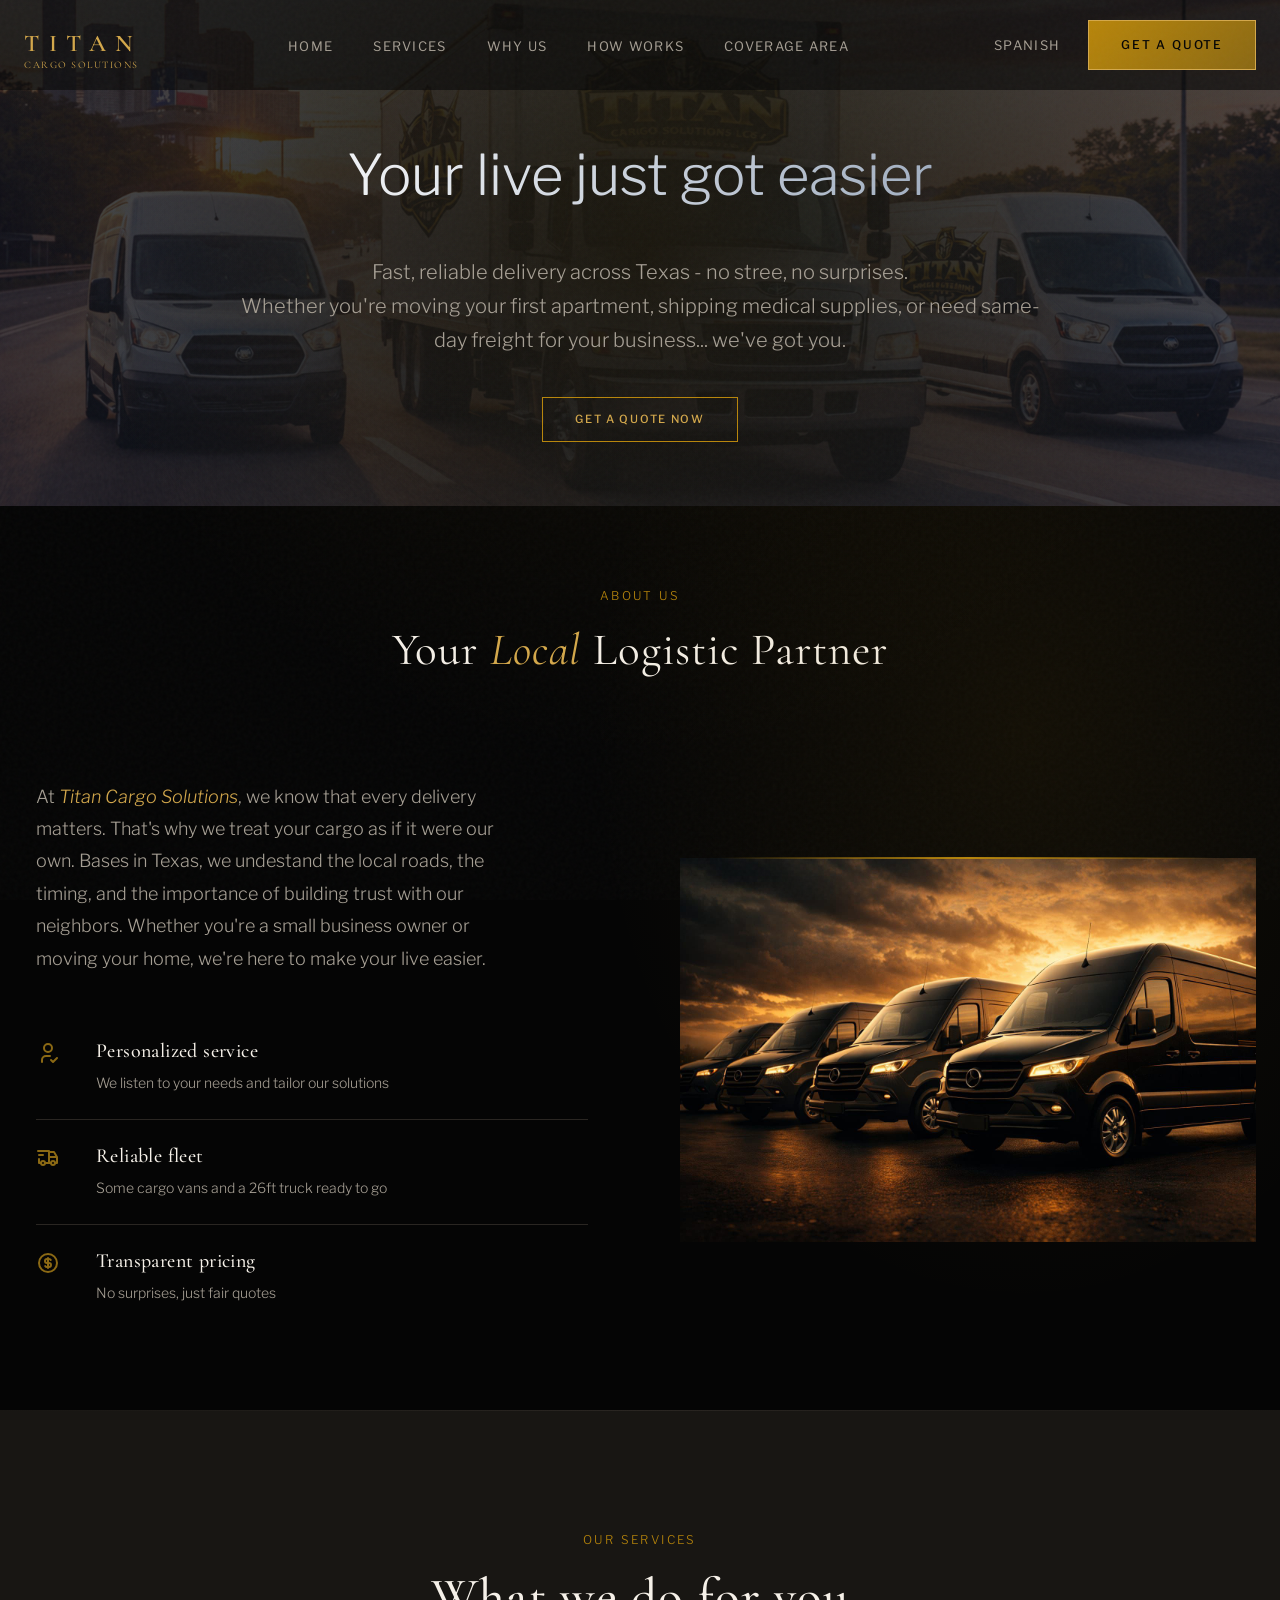
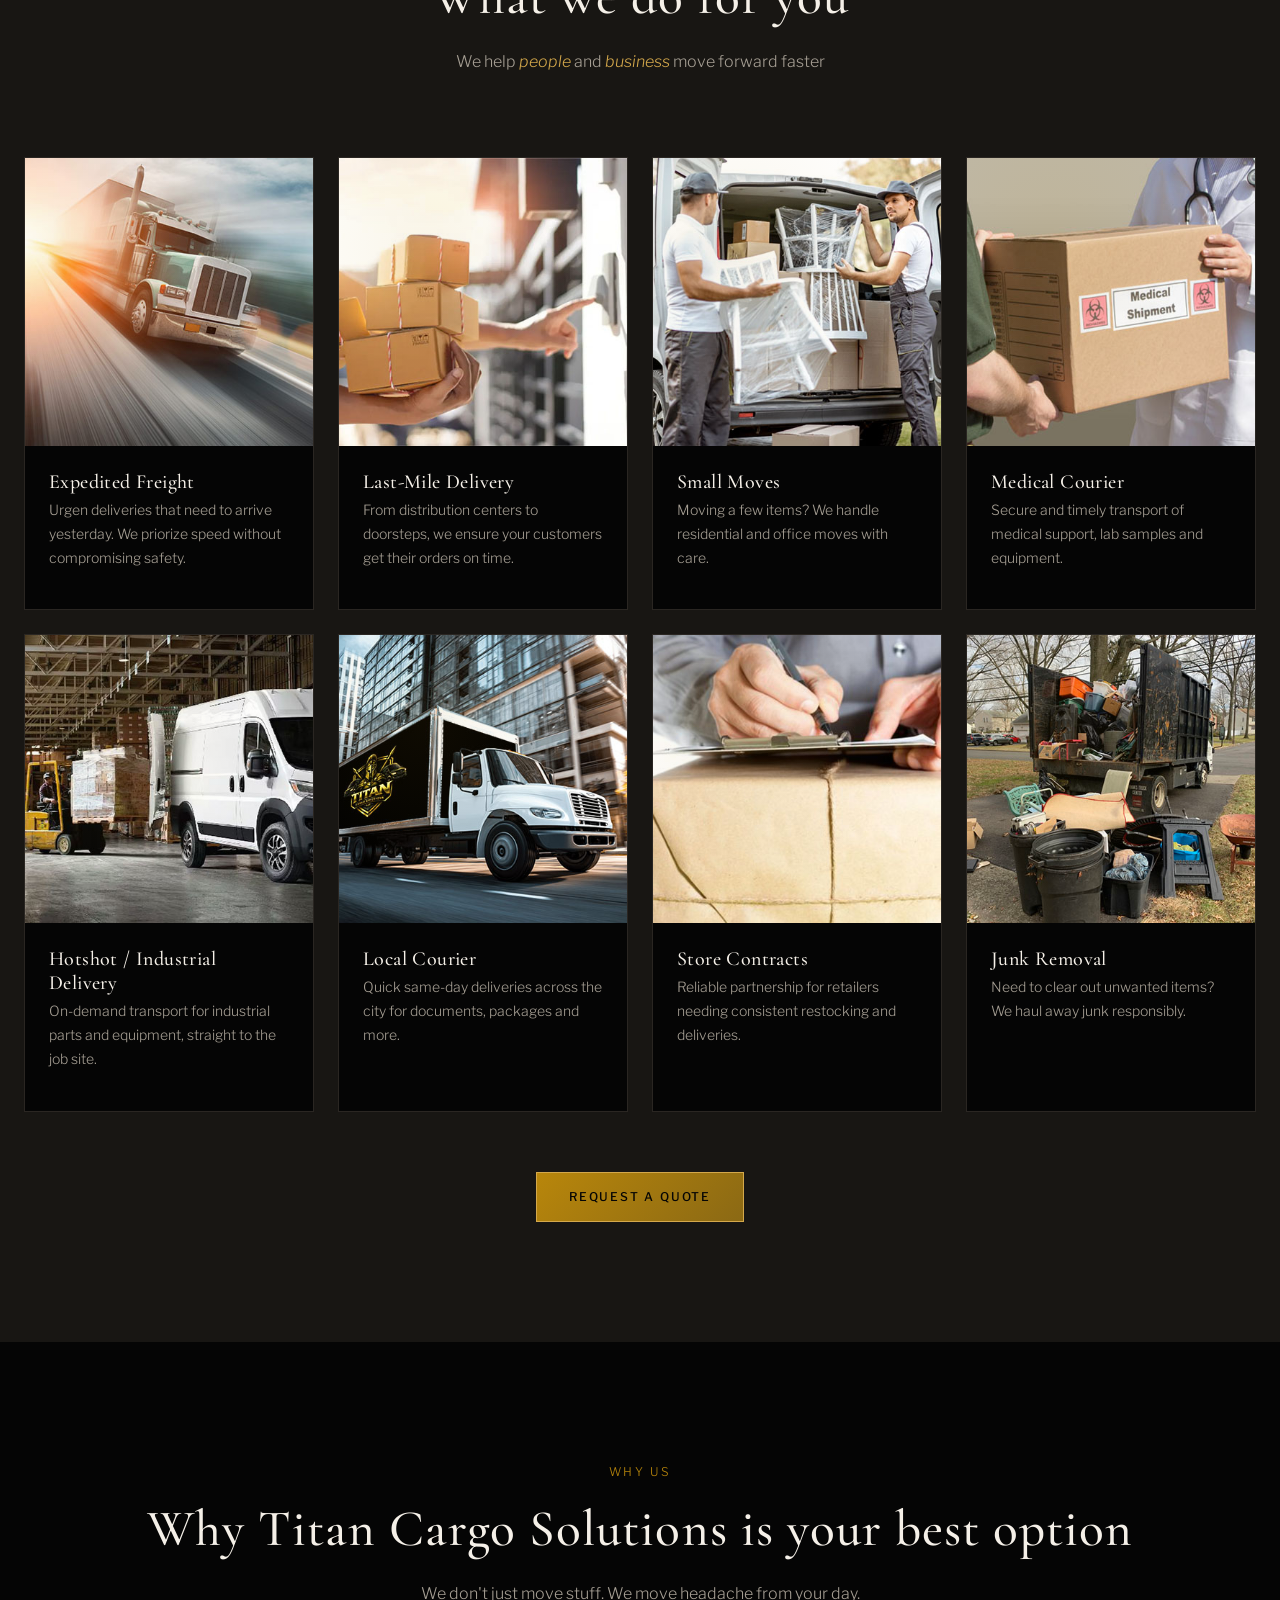
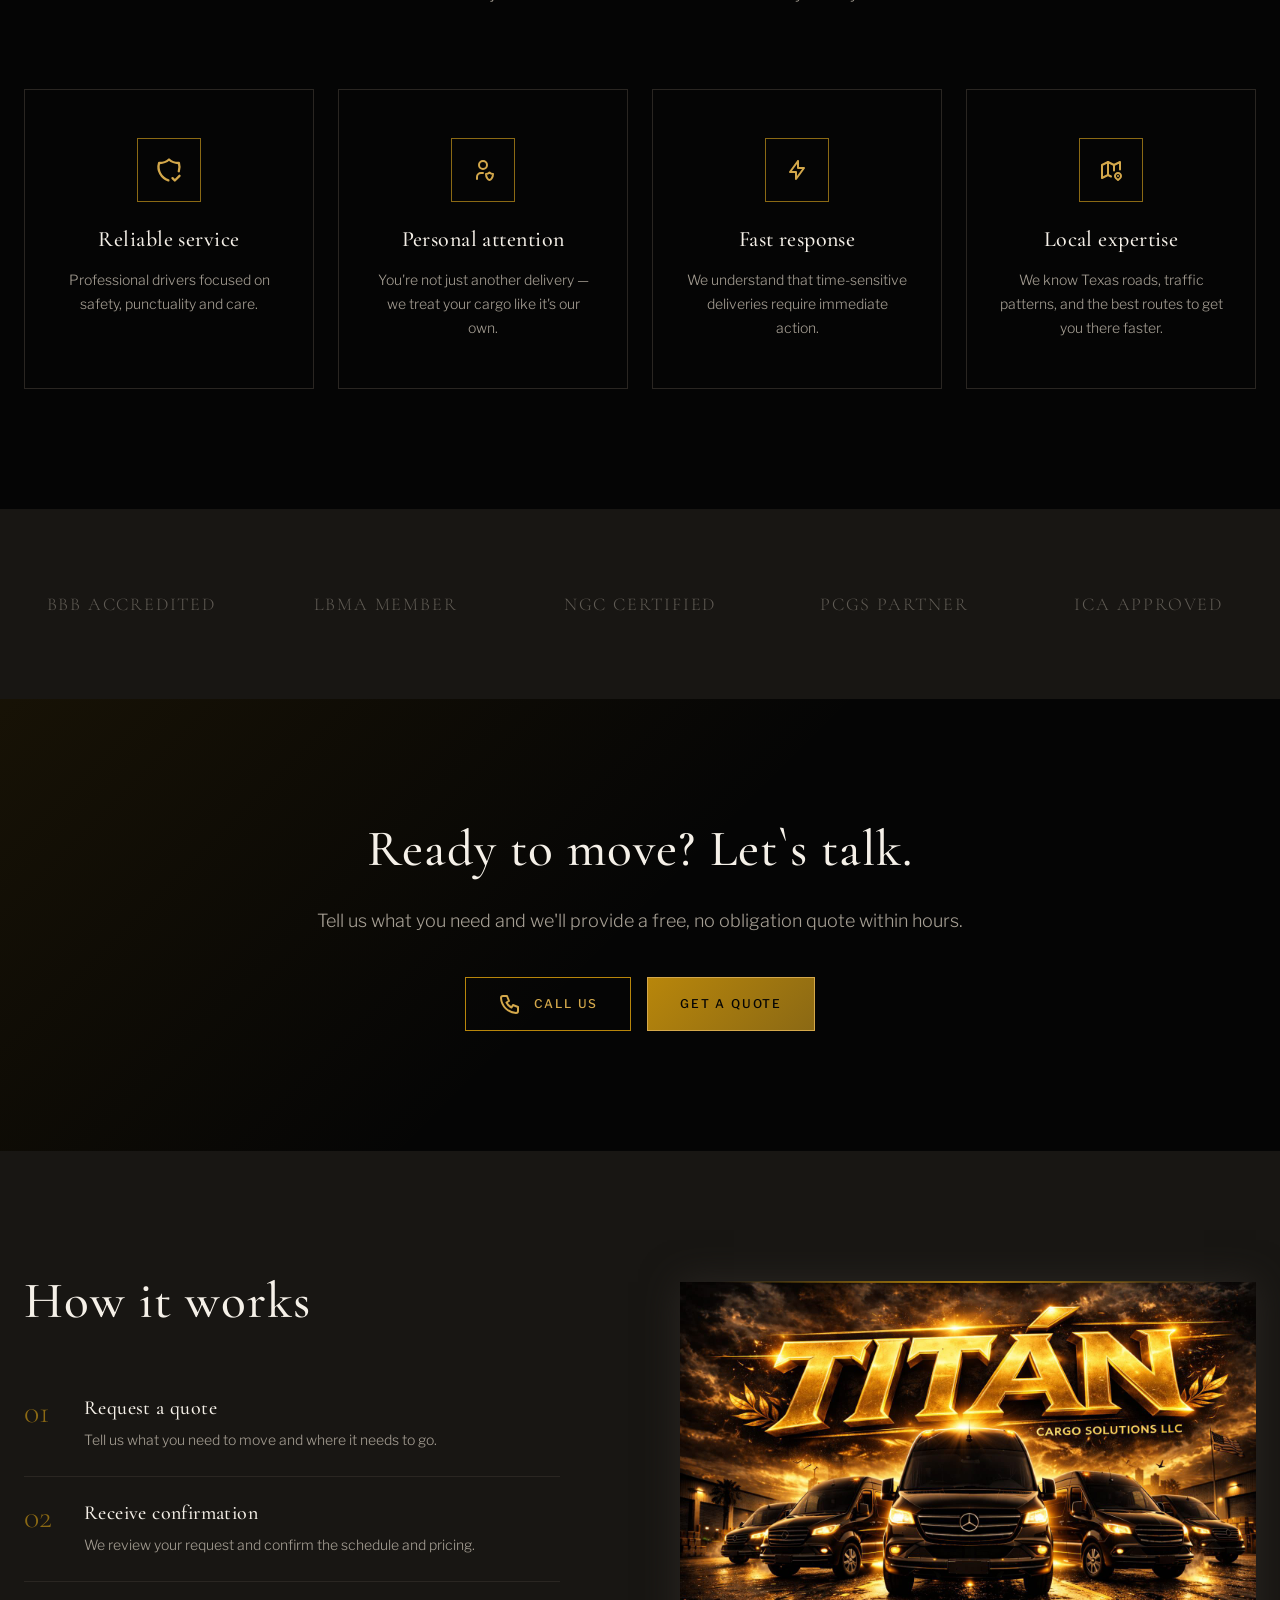
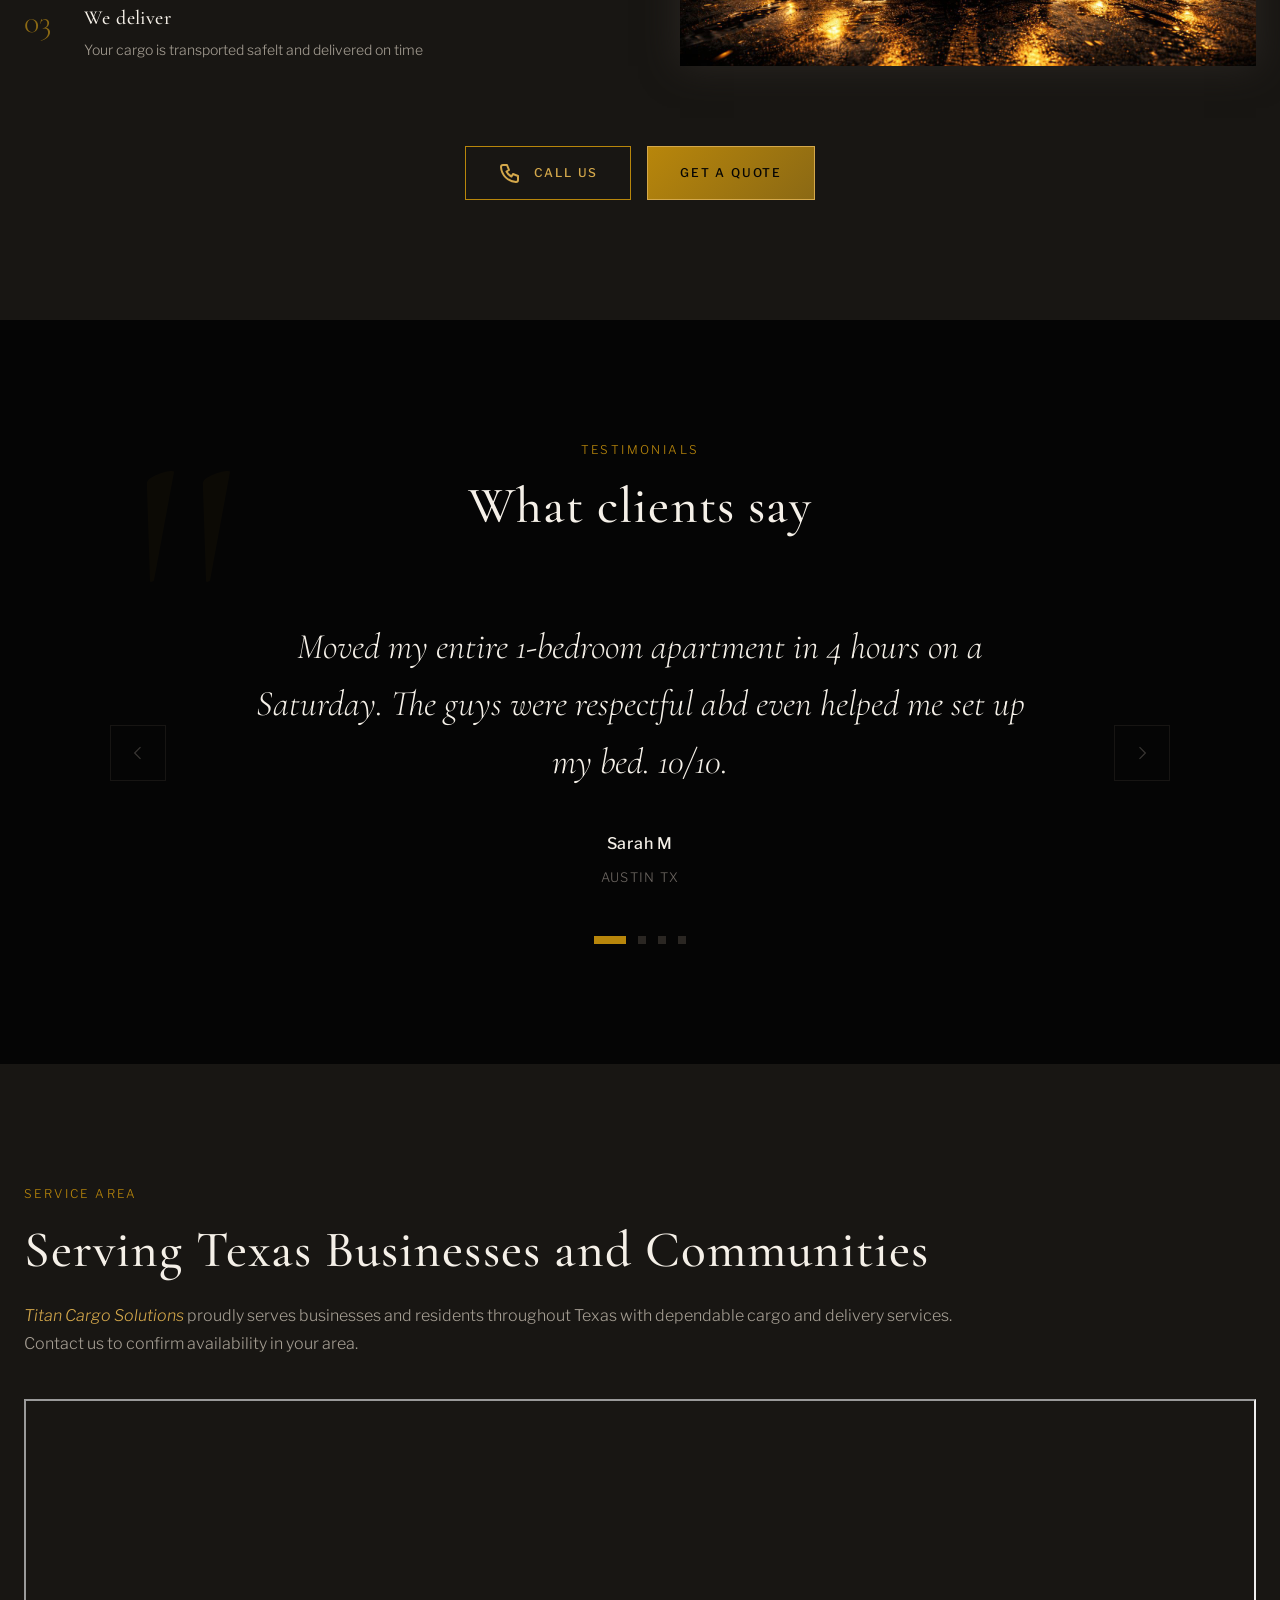
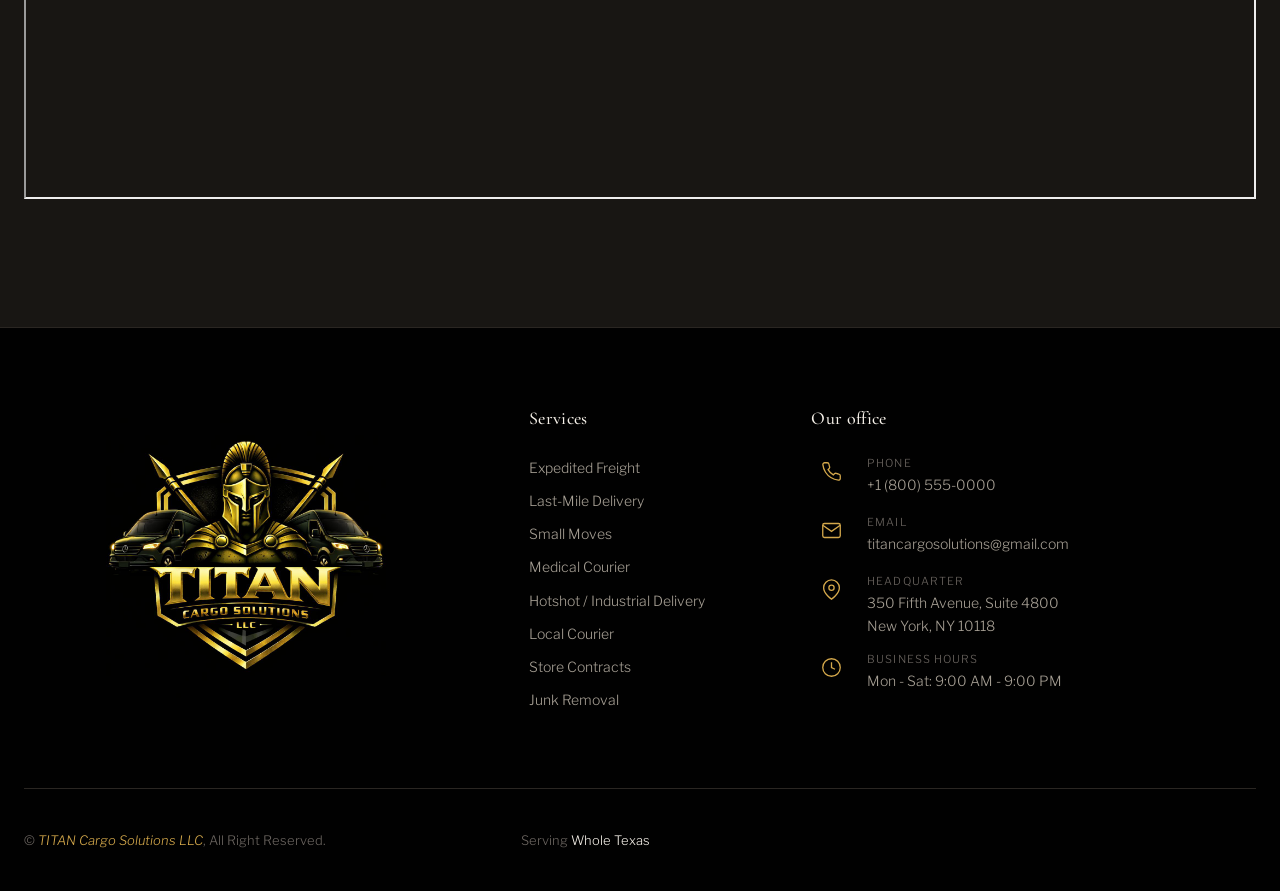
==== index.html @ 1da5b010 "First commit" ====
<!DOCTYPE html>
<html lang="en">
<head>
    <meta charset="UTF-8">
    <meta name="viewport" content="width=device-width, initial-scale=1.0">
    <title>TITAN Cargo Solutions LLC</title>
    <link rel="preconnect" href="https://fonts.googleapis.com">
    <link rel="preconnect" href="https://fonts.gstatic.com" crossorigin>
    <link href="https://fonts.googleapis.com/css2?family=Cormorant+Garamond:ital,wght@0,400;0,500;0,600;0,700;1,400&family=Libre+Franklin:wght@300;400;500;600&display=swap" rel="stylesheet">
    <link rel="stylesheet" href="style.css">
    <!--

TemplateMo 610 Aurum Gold

https://templatemo.com/tm-610-aurum-gold

-->
</head>
<body>
    <!-- Navigation -->
    <nav class="nav" id="navbar">
        <div class="container">
            <div class="nav-inner">
                <a href="#" class="logo">TITAN <span>Cargo Solutions</span></a>
                <ul class="nav-links">
                    <li><a href="./index.html">Home</a></li>
                    <li><a href="#services">Services</a></li>
                    <li><a href="#why-us">Why Us</a></li>
                    <li><a href="#how-works">How works</a></li>
                    <li><a href="#area">Coverage Area</a></li>
                </ul>
                <div class="nav-cta">
                    <a href="#" class="nav-link">Spanish</a>
                    <a href="./quote.html" class="btn btn-primary">Get a quote</a>
                </div>
                <button class="mobile-menu-btn" id="mobileMenuBtn" aria-label="Open Menu">
                    <span></span>
                    <span></span>
                    <span></span>
                </button>
            </div>
        </div>
    </nav>

    <!-- Mobile Menu Overlay -->
    <div class="mobile-menu-overlay" id="mobileMenuOverlay"></div>

    <!-- Mobile Menu -->
    <div class="mobile-menu" id="mobileMenu">
        <button class="mobile-menu-close" id="mobileMenuClose" aria-label="Close Menu">
            <svg width="20" height="20" viewBox="0 0 24 24" fill="none" stroke="currentColor" stroke-width="1.5">
                <line x1="18" y1="6" x2="6" y2="18"></line>
                <line x1="6" y1="6" x2="18" y2="18"></line>
            </svg>
        </button>
        <ul class="mobile-nav-links">
            <li><a href="./index.html">Home</a></li>
            <li><a href="#services">Services</a></li>
            <li><a href="#why-us">Why Us</a></li>
            <li><a href="#how-works">How works</a></li>
            <li><a href="#area">Coverage Area</a></li>
            <li><a href="/es">Spanish</a></li>
        </ul>
        <div class="mobile-menu-cta">
            <a href="./quote.html" class="btn btn-primary">Get a quote</a>
        </div>
    </div>

    <!-- Hero Section -->
    <section class="hero">
        <div class="hero-backgrounds">
            <div class="hero-bg"></div>
            <div class="hero-bg"></div>
            <div class="hero-bg"></div>
            <div class="hero-bg"></div>
        </div>
        <div class="hero-content">
            <div class="h1">Your live just got easier</div>
            <p class="hero-subtitle">
                Fast, reliable delivery across Texas - no stree, no surprises.<br>
                Whether you're moving your first apartment, shipping medical supplies, or need same-day freight for your business... we've got you.
            </p>
            <a href="./quote.html" class="btn btn-outline" style="font-size: 0.7rem; padding: 0.75rem 2rem;">Get a quote now</a>
        </div>
    </section>

    <!-- About Section -->
    <section class="about">
        <div class="container">
            <div class="section-header">
                <div class="section-label">About us</div>
                <h2 class="about-title">
                    Your <span class="gold">Local</span> Logistic Partner
                </h2>
            </div>
            <div class="about-grid">
                <div class="about-content">
                    <p class="about-desc">
                        At <span class="gold">Titan Cargo Solutions</span>, we know that every delivery matters. That's why we treat your cargo as if it were our own. Bases in Texas, we undestand the local roads, the timing, and the importance of building trust with our neighbors. Whether you're a small business owner or moving your home, we're here to make your live easier.
                    </p>
                    <ul class="why-list">
                        <li class="why-item">
                            <span class="why-number">
                                <svg xmlns="http://www.w3.org/2000/svg" width="24" height="24" viewBox="0 0 24 24" fill="none" stroke="currentColor" stroke-width="2" stroke-linecap="round" stroke-linejoin="round" class="icon icon-tabler icons-tabler-outline icon-tabler-user-check"><path stroke="none" d="M0 0h24v24H0z" fill="none"/><path d="M8 7a4 4 0 1 0 8 0a4 4 0 0 0 -8 0" /><path d="M6 21v-2a4 4 0 0 1 4 -4h4" /><path d="M15 19l2 2l4 -4" /></svg>
                            </span>
                            <div class="why-text">
                                <h4>Personalized service</h4>
                                <p>We listen to your needs and tailor our solutions</p>
                            </div>
                        </li>
                        <li class="why-item">
                            <span class="why-number">
                                <svg xmlns="http://www.w3.org/2000/svg" width="24" height="24" viewBox="0 0 24 24" fill="none" stroke="currentColor" stroke-width="2" stroke-linecap="round" stroke-linejoin="round" class="icon icon-tabler icons-tabler-outline icon-tabler-truck-delivery"><path stroke="none" d="M0 0h24v24H0z" fill="none"/><path d="M5 17a2 2 0 1 0 4 0a2 2 0 1 0 -4 0" /><path d="M15 17a2 2 0 1 0 4 0a2 2 0 1 0 -4 0" /><path d="M5 17h-2v-4m-1 -8h11v12m-4 0h6m4 0h2v-6h-8m0 -5h5l3 5" /><path d="M3 9l4 0" /></svg>
                            </span>
                            <div class="why-text">
                                <h4>Reliable fleet</h4>
                                <p>Some cargo vans and a 26ft truck ready to go</p>
                            </div>
                        </li>
                        <li class="why-item">
                            <span class="why-number">
                                <svg xmlns="http://www.w3.org/2000/svg" width="24" height="24" viewBox="0 0 24 24" fill="none" stroke="currentColor" stroke-width="2" stroke-linecap="round" stroke-linejoin="round" class="icon icon-tabler icons-tabler-outline icon-tabler-coin"><path stroke="none" d="M0 0h24v24H0z" fill="none"/><path d="M3 12a9 9 0 1 0 18 0a9 9 0 1 0 -18 0" /><path d="M14.8 9a2 2 0 0 0 -1.8 -1h-2a2 2 0 1 0 0 4h2a2 2 0 1 1 0 4h-2a2 2 0 0 1 -1.8 -1" /><path d="M12 7v10" /></svg>
                            </span>
                            <div class="why-text">
                                <h4>Transparent pricing</h4>
                                <p>No surprises, just fair quotes</p>
                            </div>
                        </li>
                    </ul>
                </div>
                <div class="about-visual">
                    <div class="price-card">
                        <img src="images/fleet.jpeg">
                    </div>
                </div>
            </div>
        </div>
    </section>
    

    <!-- Services Section -->
    <section class="services" id="services">
        <div class="container">
            <div class="section-header">
                <div class="section-label">Our Services</div>
                <h2 class="section-title">What we do for you</h2>
                <p class="section-desc">We help <span class="gold">people</span> and <span class="gold">business</span> move forward faster</p>
            </div>
            <div class="offers-tab-content active" id="tab-coins">
                <div class="offer-card">
                    <div class="offer-image">
                        <img src="images/services/expedited-freight.jpg" alt="Expedited freight with Titan Cargo Solutions">
                    </div>
                    <div class="offer-info">
                        <h3 class="offer-name">Expedited Freight</h3>
                        <div class="offer-desc">Urgen deliveries that need to arrive yesterday. We priorize speed without compromising safety.</div>
                    </div>
                </div>
                <div class="offer-card">
                    <div class="offer-image">
                        <img src="images/services/last-mile-delivery.jpg" alt="Last-Mile delivery with Titan Cargo Solutions">
                    </div>
                    <div class="offer-info">
                        <h3 class="offer-name">Last-Mile Delivery</h3>
                        <div class="offer-desc">From distribution centers to doorsteps, we ensure your customers get their orders on time.</div>
                        
                    </div>
                </div>
                <div class="offer-card">
                    <div class="offer-image">
                        <img src="images/services/small-moves.jpg" alt="Small moves with Titan Cargo Solutions">
                    </div>
                    <div class="offer-info">
                        <h3 class="offer-name">Small Moves</h3>
                        <div class="offer-desc">Moving a few items? We handle residential and office moves with care.</div>
                        
                    </div>
                </div>
                <div class="offer-card">
                    <div class="offer-image">
                        <img src="images/services/medical-courier.jpg" alt="Medical courier with Titan Cargo Solutions">
                    </div>
                    <div class="offer-info">
                        <h3 class="offer-name">Medical Courier</h3>
                        <div class="offer-desc">Secure and timely transport of medical support, lab samples and equipment.</div>
                        
                    </div>
                </div>
                <div class="offer-card">
                    <div class="offer-image">
                        <img src="images/services/industrial-delivery.jpg" alt="Industrial delivery with Titan Cargo Solutions">
                    </div>
                    <div class="offer-info">
                        <h3 class="offer-name">Hotshot / Industrial Delivery</h3>
                        <div class="offer-desc">On-demand transport for industrial parts and equipment, straight to the job site.</div>
                    </div>
                </div>
                <div class="offer-card">
                    <div class="offer-image">
                        <img src="images/services/local-delivery.jpg" alt="Local courier with Titan Cargo Solutions">
                    </div>
                    <div class="offer-info">
                        <h3 class="offer-name">Local Courier</h3>
                        <div class="offer-desc">Quick same-day deliveries across the city for documents, packages and more.</div>
                        
                    </div>
                </div>
                <div class="offer-card">
                    <div class="offer-image">
                        <img src="images/services/store-contract.jpg" alt="Store contracts with Titan Cargo Solutions">
                    </div>
                    <div class="offer-info">
                        <h3 class="offer-name">Store Contracts</h3>
                        <div class="offer-desc">Reliable partnership for retailers needing consistent restocking and deliveries.</div>
                        
                    </div>
                </div>
                <div class="offer-card">
                    <div class="offer-image">
                        <img src="images/services/junk-removal.jpg" alt="Junk removal with Titan Cargo Solutions">
                    </div>
                    <div class="offer-info">
                        <h3 class="offer-name">Junk Removal</h3>
                        <div class="offer-desc">Need to clear out unwanted items? We haul away junk responsibly.</div>
                        
                    </div>
                </div>
            </div>
            <div class="btn-wrapper">
                <a href="./quote.html" class="btn btn-primary">Request a quote</a>
            </div>
        </div>
    </section>

    <!-- Why Us Section -->
    <section class="why-gold" id="why-us">
        <div class="container">
            <div class="section-header">
                <div class="section-label">Why Us</div>
                <h2 class="section-title">Why Titan Cargo Solutions is your best option</h2>
                <p class="section-desc">We don't just move stuff. We move headache from your day.</p>
            </div>
            <div class="services-grid">
                <div class="service-card">
                    <div class="service-icon">
                        <svg xmlns="http://www.w3.org/2000/svg" width="28" height="28" viewBox="0 0 24 24" fill="none" stroke="currentColor" stroke-width="2" stroke-linecap="round" stroke-linejoin="round" class="icon icon-tabler icons-tabler-outline icon-tabler-shield-check"><path stroke="none" d="M0 0h24v24H0z" fill="none"/><path d="M11.46 20.846a12 12 0 0 1 -7.96 -14.846a12 12 0 0 0 8.5 -3a12 12 0 0 0 8.5 3a12 12 0 0 1 -.09 7.06" /><path d="M15 19l2 2l4 -4" /></svg>
                        
                    </div>
                    <h3 class="service-title">Reliable service</h3>
                    <p class="service-desc">Professional drivers focused on safety, punctuality and care.</p>
                </div>
                <div class="service-card">
                    <div class="service-icon">
                        <svg xmlns="http://www.w3.org/2000/svg" width="24" height="24" viewBox="0 0 24 24" fill="none" stroke="currentColor" stroke-width="2" stroke-linecap="round" stroke-linejoin="round" class="icon icon-tabler icons-tabler-outline icon-tabler-user-shield"><path stroke="none" d="M0 0h24v24H0z" fill="none"/><path d="M6 21v-2a4 4 0 0 1 4 -4h2" /><path d="M22 16c0 4 -2.5 6 -3.5 6s-3.5 -2 -3.5 -6c1 0 2.5 -.5 3.5 -1.5c1 1 2.5 1.5 3.5 1.5" /><path d="M8 7a4 4 0 1 0 8 0a4 4 0 0 0 -8 0" /></svg>
                    </div>
                    <h3 class="service-title">Personal attention</h3>
                    <p class="service-desc">You're not just another delivery — we treat your cargo like it's our own.</p>
                </div>
                <div class="service-card">
                    <div class="service-icon">
                        <svg xmlns="http://www.w3.org/2000/svg" width="24" height="24" viewBox="0 0 24 24" fill="none" stroke="currentColor" stroke-width="2" stroke-linecap="round" stroke-linejoin="round" class="icon icon-tabler icons-tabler-outline icon-tabler-bolt"><path stroke="none" d="M0 0h24v24H0z" fill="none"/><path d="M13 3l0 7l6 0l-8 11l0 -7l-6 0l8 -11" /></svg>
                    </div>
                    <h3 class="service-title">Fast response</h3>
                    <p class="service-desc">We understand that time-sensitive deliveries require immediate action.</p>
                </div>
                <div class="service-card">
                    <div class="service-icon">
                        <svg xmlns="http://www.w3.org/2000/svg" width="24" height="24" viewBox="0 0 24 24" fill="none" stroke="currentColor" stroke-width="2" stroke-linecap="round" stroke-linejoin="round" class="icon icon-tabler icons-tabler-outline icon-tabler-map-2"><path stroke="none" d="M0 0h24v24H0z" fill="none"/><path d="M12 18.5l-3 -1.5l-6 3v-13l6 -3l6 3l6 -3v7.5" /><path d="M9 4v13" /><path d="M15 7v5.5" /><path d="M21.121 20.121a3 3 0 1 0 -4.242 0c.418 .419 1.125 1.045 2.121 1.879c1.051 -.89 1.759 -1.516 2.121 -1.879" /><path d="M19 18v.01" /></svg>
                    </div>
                    <h3 class="service-title">Local expertise</h3>
                    <p class="service-desc">We know Texas roads, traffic patterns, and the best routes to get you there faster.</p>
                </div>
            </div>
        </div>
    </section>

    <!-- Trust Section -->
    <section class="trust">
        <div class="container">
            <div class="trust-grid">
                <div class="trust-item">
                    <div class="trust-logo">BBB Accredited</div>
                </div>
                <div class="trust-item">
                    <div class="trust-logo">LBMA Member</div>
                </div>
                <div class="trust-item">
                    <div class="trust-logo">NGC Certified</div>
                </div>
                <div class="trust-item">
                    <div class="trust-logo">PCGS Partner</div>
                </div>
                <div class="trust-item">
                    <div class="trust-logo">ICA Approved</div>
                </div>
            </div>
        </div>
    </section>

    <!-- CTA Section -->
    <section class="cta">
        <div class="container">
            <div class="cta-inner">
                <h2 class="cta-title">Ready to move? Let`s talk.</h2>
                <p class="cta-desc">Tell us what you need and we'll provide a free, no obligation quote within hours.</p>
                <div class="cta-actions">
                    <a href="#" class="btn btn-outline">
                        <svg xmlns="http://www.w3.org/2000/svg" width="24" height="24" viewBox="0 0 24 24" fill="none" stroke="currentColor" stroke-width="2" stroke-linecap="round" stroke-linejoin="round" class="icon icon-tabler icons-tabler-outline icon-tabler-phone"><path stroke="none" d="M0 0h24v24H0z" fill="none"/><path d="M5 4h4l2 5l-2.5 1.5a11 11 0 0 0 5 5l1.5 -2.5l5 2v4a2 2 0 0 1 -2 2a16 16 0 0 1 -15 -15a2 2 0 0 1 2 -2" /></svg>
                        &nbsp; <span style="padding-left: 7px;">Call us</span>  
                    </a>
                    <a href="./quote.html" class="btn btn-primary">Get a quote</a>
                </div>
            </div>
        </div>
    </section>

    <!-- Products Section -->
    <section class="products" id="how-works">
        <div class="container">
            <div class="why-grid">
                <div class="why-content">
                    <h2 class="section-title">How it works</h2>
                    <ul class="why-list">
                        <li class="why-item">
                            <span class="why-number">01</span>
                            <div class="why-text">
                                <h4>Request a quote</h4>
                                <p>Tell us what you need to move and where it needs to go.</p>
                            </div>
                        </li>
                        <li class="why-item">
                            <span class="why-number">02</span>
                            <div class="why-text">
                                <h4>Receive confirmation</h4>
                                <p>We review your request and confirm the schedule and pricing.</p>
                            </div>
                        </li>
                        <li class="why-item">
                            <span class="why-number">03</span>
                            <div class="why-text">
                                <h4>We deliver</h4>
                                <p>Your cargo is transported safelt and delivered on time</p>
                            </div>
                        </li>
                    </ul>
                </div>
                <div class="why-visual">
                    <div class="price-card">
                        <img src="images/titan.jpg" class="img-shadow">
                    </div>
                    
                </div>
            </div>
            <div class="cta-actions">
                <a href="#" class="btn btn-outline">
                    <svg xmlns="http://www.w3.org/2000/svg" width="24" height="24" viewBox="0 0 24 24" fill="none" stroke="currentColor" stroke-width="2" stroke-linecap="round" stroke-linejoin="round" class="icon icon-tabler icons-tabler-outline icon-tabler-phone"><path stroke="none" d="M0 0h24v24H0z" fill="none"/><path d="M5 4h4l2 5l-2.5 1.5a11 11 0 0 0 5 5l1.5 -2.5l5 2v4a2 2 0 0 1 -2 2a16 16 0 0 1 -15 -15a2 2 0 0 1 2 -2" /></svg>
                    &nbsp; <span style="padding-left: 7px;">Call us</span>  
                </a>
                <a href="./quote.html" class="btn btn-primary">Get a quote</a>
            </div>
        </div>
    </section>

    

    <!-- Testimonials -->
    <section class="testimonials">
        <div class="container">
            <div class="section-header">
                <div class="section-label">Testimonials</div>
                <h2 class="section-title">What clients say</h2>
            </div>
            <div class="testimonials-wrapper">
                <div class="testimonials-slider">
                    <div class="testimonials-track" id="testimonialsTrack">
                        <div class="testimonial-item">
                            <p class="testimonial-text">Moved my entire 1-bedroom apartment in 4 hours on a Saturday. The guys were respectful abd even helped me set up my bed. 10/10.</p>
                            <div class="testimonial-author">
                                <span class="author-name">Sarah M</span>
                                <span class="author-title">Austin Tx</span>
                            </div>
                        </div>
                        <div class="testimonial-item">
                            <p class="testimonial-text">We now have a monthly contract for all our store deliveries. Best decisions we made this year.</p>
                            <div class="testimonial-author">
                                <span class="author-name">Michael Tx</span>
                                <span class="author-title">Business Owner</span>
                            </div>
                        </div>
                        <div class="testimonial-item">
                            <p class="testimonial-text">I needed an urgent medical delivery and Titan Cargo made it happen. They're my go-to for anything time-sensitive.</p>
                            <div class="testimonial-author">
                                <span class="author-name">Fred R.</span>
                                <span class="author-title">Clinic Manager</span>
                            </div>
                        </div>
                        <div class="testimonial-item">
                            <p class="testimonial-text">Reliable, addordable and friendly. They helped us to move office with zero hassle.</p>
                            <div class="testimonial-author">
                                <span class="author-name">Mark</span>
                                <span class="author-title">Small Business Owner</span>
                            </div>
                        </div>
                    </div>
                </div>
                <div class="testimonial-nav">
                    <button class="testimonial-arrow prev" id="testimonialPrev" aria-label="Previous testimonial">
                        <svg viewBox="0 0 24 24" fill="none" stroke="currentColor" stroke-width="1.5">
                            <path d="M15 19l-7-7 7-7"/>
                        </svg>
                    </button>
                    <button class="testimonial-arrow next" id="testimonialNext" aria-label="Next testimonial">
                        <svg viewBox="0 0 24 24" fill="none" stroke="currentColor" stroke-width="1.5">
                            <path d="M9 5l7 7-7 7"/>
                        </svg>
                    </button>
                </div>
            </div>
            <div class="testimonial-dots" id="testimonialDots">
                <span class="dot active" data-index="0"></span>
                <span class="dot" data-index="1"></span>
                <span class="dot" data-index="2"></span>
                <span class="dot" data-index="3"></span>
            </div>
        </div>
    </section>

    

    <!-- Contact Section -->
    <section class="contact" id="area">
        <div class="container">
            <div class="section-header left-align">
                <div class="section-label">Service area</div>
                <h2 class="section-title">Serving Texas Businesses and Communities</h2>
                <p class="section-desc">
                    <span class="gold">Titan Cargo Solutions</span> proudly serves businesses and residents throughout Texas with dependable cargo and delivery services.
                    <br>
                    Contact us to confirm availability in your area.
                </p>
            </div>
            <iframe class="rounded w-100" style="height: 400px; width: 100%;"
                src="https://www.google.com/maps/embed?pb=!1m18!1m12!1m3!1d1222951.123456789!2d-105.2705!3d40.5853!2m3!1f0!2f0!3f0!3m2!1i1024!2i768!4f13.1!3m3!1m2!1s0x87694a6c5b0e3e3f%3A0x0!2sNorthern%20Colorado!5e0!3m2!1sen!2sbd!4v1694259649153!5m2!1sen!2sbd"
                loading="lazy" referrerpolicy="no-referrer-when-downgrade">
            </iframe>
        </div>
    </section>

    <!-- Footer -->
    <footer class="footer">
        <div class="container">
            <div class="footer-grid">
                <div class="footer-brand">
                    <img src="images/logo.jpeg">
                </div>
                <div class="footer-col">
                    <h4 class="footer-title">Services</h4>
                    <ul class="footer-links">
                        <li><a href="#">Expedited Freight</a></li>
                        <li><a href="#">Last-Mile Delivery</a></li>
                        <li><a href="#">Small Moves</a></li>
                        <li><a href="#">Medical Courier</a></li>
                        <li><a href="#">Hotshot / Industrial Delivery</a></li>
                        <li><a href="#">Local Courier</a></li>
                        <li><a href="#">Store Contracts</a></li>
                        <li><a href="#">Junk Removal</a></li>
                    </ul>
                </div>
                <div class="footer-col">
                    <h4 class="footer-title">Our office</h4>
                    <ul class="office-details">
                        <li>
                            <div class="office-icon">
                                <svg width="21" height="21" viewBox="0 0 24 24" fill="none" stroke="currentColor" stroke-width="1.5">
                                    <path d="M22 16.92v3a2 2 0 01-2.18 2 19.79 19.79 0 01-8.63-3.07 19.5 19.5 0 01-6-6 19.79 19.79 0 01-3.07-8.67A2 2 0 014.11 2h3a2 2 0 012 1.72 12.84 12.84 0 00.7 2.81 2 2 0 01-.45 2.11L8.09 9.91a16 16 0 006 6l1.27-1.27a2 2 0 012.11-.45 12.84 12.84 0 002.81.7A2 2 0 0122 16.92z"/>
                                </svg>
                            </div>
                            <div class="office-text">
                                <div class="office-label">Phone</div>
                                <div class="office-value">+1 (800) 555-0000</div>
                            </div>
                        </li>
                        <li>
                            <div class="office-icon">
                                <svg width="21" height="21" viewBox="0 0 24 24" fill="none" stroke="currentColor" stroke-width="1.5">
                                    <path d="M4 4h16c1.1 0 2 .9 2 2v12c0 1.1-.9 2-2 2H4c-1.1 0-2-.9-2-2V6c0-1.1.9-2 2-2z"/>
                                    <polyline points="22,6 12,13 2,6"/>
                                </svg>
                            </div>
                            <div class="office-text">
                                <div class="office-label">Email</div>
                                <div class="office-value">titancargosolutions@gmail.com</div>
                            </div>
                        </li>
                        <li>
                            <div class="office-icon">
                                <svg width="21" height="21" viewBox="0 0 24 24" fill="none" stroke="currentColor" stroke-width="1.5">
                                    <path d="M21 10c0 7-9 13-9 13s-9-6-9-13a9 9 0 0118 0z"/>
                                    <circle cx="12" cy="10" r="3"/>
                                </svg>
                            </div>
                            <div class="office-text">
                                <div class="office-label">Headquarter</div>
                                <div class="office-value">350 Fifth Avenue, Suite 4800<br>New York, NY 10118</div>
                            </div>
                        </li>
                        <li>
                            <div class="office-icon">
                                <svg width="21" height="21" viewBox="0 0 24 24" fill="none" stroke="currentColor" stroke-width="1.5">
                                    <circle cx="12" cy="12" r="10"/>
                                    <polyline points="12 6 12 12 16 14"/>
                                </svg>
                            </div>
                            <div class="office-text">
                                <div class="office-label">Business Hours</div>
                                <div class="office-value">Mon - Sat: 9:00 AM - 9:00 PM</div>
                            </div>
                        </li>
                    </ul>
                </div>
                
            </div>
            <div class="footer-bottom">
                <div class="footer-bottom-grid">
                    <div>
                        <p class="footer-copy">&copy; <span class="gold">TITAN Cargo Solutions LLC</span>, All Right Reserved.</p>
                    </div>
                    <div>
                        <p class="footer-copy">Serving <span class="footer-service">Whole Texas</span></p>
                    </div>
                </div>
            </div>
        </div>
    </footer>

<script src="script.js"></script>
</body>
</html>
---- style.css ----
@charset "utf-8";
/* CSS Document 

TemplateMo 610 Aurum Gold

https://templatemo.com/tm-610-aurum-gold

*/

:root {
	--gold-primary: #B8860B;
	--gold-light: #D4A84B;
	--gold-dark: #8B6914;
	--gold-accent: #C9A227;
	--bg-dark: #050505;
	--bg-card: #181613;
	--bg-card-hover: #252119;
	--text-primary: #F5F0E8;
	--text-secondary: #A69F94;
	--text-muted: #6B6560;
	--border-color: #2A2622;
	--success: #4A7C59;
	--danger: #8B3A3A;
	--bg-black: #010101;
}

* {
	margin: 0;
	padding: 0;
	box-sizing: border-box;
}

html {
	scroll-behavior: smooth;
}

body {
	font-family: 'Libre Franklin', sans-serif;
	background-color: var(--bg-dark);
	color: var(--text-primary);
	line-height: 1.7;
	font-weight: 300;
	overflow-x: hidden;
}

/* Noise texture overlay */
body::before {
	content: '';
	position: fixed;
	top: 0;
	left: 0;
	width: 100%;
	height: 100%;
	pointer-events: none;
	opacity: 0.03;
	z-index: 9999;
	background-image: url("data:image/svg+xml,%3Csvg viewBox='0 0 256 256' xmlns='http://www.w3.org/2000/svg'%3E%3Cfilter id='noise'%3E%3CfeTurbulence type='fractalNoise' baseFrequency='0.9' numOctaves='4' stitchTiles='stitch'/%3E%3C/filter%3E%3Crect width='100%25' height='100%25' filter='url(%23noise)'/%3E%3C/svg%3E");
}

h1,
h2,
h3,
h4,
h5,
h6 {
	font-family: 'Cormorant Garamond', serif;
	font-weight: 500;
	line-height: 1.2;
	letter-spacing: 0.02em;
}

a {
	color: inherit;
	text-decoration: none;
	transition: color 0.3s ease;
}

img {
	max-width: 100%;
	height: auto;
}

.container {
	max-width: 1280px;
	margin: 0 auto;
	padding: 0 24px;
}

/* Navigation */
.nav {
	position: fixed;
	top: 0;
	left: 0;
	right: 0;
	z-index: 1000;
	padding: 20px 0;
	transition: all 0.4s ease;
	background-color: rgba(10, 10, 10, 0.65);
}

.nav.scrolled {
	background: rgba(15, 14, 12, 0.95);
	backdrop-filter: blur(20px);
	padding: 14px 0;
	border-bottom: 1px solid var(--border-color);
}

.nav-inner {
	display: flex;
	align-items: center;
	justify-content: space-between;
}

.logo {
	font-family: 'Cormorant Garamond', serif;
	font-size: 24px;
	font-weight: 600;
	color: var(--gold-light);
	letter-spacing: 0.4em;
	text-transform: uppercase;
}

.logo span {
	/*color: var(--text-primary);*/
	font-weight: 400;
	font-size: x-small;
	display: block;
	line-height: 0.1;
	letter-spacing: 0.15em;
}

.nav-links {
	display: flex;
	align-items: center;
	gap: 40px;
	list-style: none;
}

.nav-links a {
	font-size: 13px;
	font-weight: 400;
	letter-spacing: 0.1em;
	text-transform: uppercase;
	color: var(--text-secondary);
	position: relative;
	padding: 8px 0;
	transition: color 0.4s ease;
}

a.nav-link {
	font-size: 13px;
	font-weight: 400;
	letter-spacing: 0.1em;
	text-transform: uppercase;
	color: var(--text-secondary);
	position: relative;
	margin: 8px 12px 8px 0;
	transition: color 0.4s ease;
}

.nav-links a::before,
a.nav-link::before  {
	content: '';
    border-bottom: 1px solid var(--gold-light);
    position: absolute;
    left: 0;
    padding: 0;
    top: 90%;
    width: 100%;
    transform: translateY(-50%);
    color: var(--gold-primary);
    font-size: 10px;
    opacity: 0;
    transition: opacity 0.3s ease, left 0.3s ease;
}

.nav-links a:hover,
.nav-links a.active,
a.nav-link:hover {
	color: var(--gold-light);
}

.nav-links a:hover::before,
.nav-links a.active::before,
a.nav-link:hover::before {
	opacity: 1;
	/*left: -16px;*/
}

.nav-cta {
	display: flex;
	align-items: center;
	gap: 16px;
}

/* Mobile Menu Styles */
.mobile-menu {
	position: fixed;
	top: 0;
	right: -100%;
	width: 100%;
	max-width: 400px;
	height: 100vh;
	background: var(--bg-card);
	z-index: 2000;
	padding: 90px 40px 40px;
	transition: right 0.4s cubic-bezier(0.4, 0, 0.2, 1);
	border-left: 1px solid var(--border-color);
	overflow-y: auto;
}

.mobile-menu.open {
	right: 0;
}

.mobile-menu-overlay {
	position: fixed;
	top: 0;
	left: 0;
	width: 100%;
	height: 100%;
	background: rgba(0, 0, 0, 0.7);
	z-index: 1999;
	opacity: 0;
	visibility: hidden;
	transition: opacity 0.4s ease, visibility 0.4s ease;
}

.mobile-menu-overlay.open {
	opacity: 1;
	visibility: visible;
}

.mobile-menu-close {
	position: absolute;
	top: 24px;
	right: 24px;
	width: 48px;
	height: 48px;
	background: none;
	border: 1px solid var(--border-color);
	color: var(--text-secondary);
	cursor: pointer;
	display: flex;
	align-items: center;
	justify-content: center;
	transition: all 0.3s ease;
}

.mobile-menu-close:hover {
	border-color: var(--gold-primary);
	color: var(--gold-light);
}

.mobile-nav-links {
	list-style: none;
	margin-bottom: 40px;
}

.mobile-nav-links li {
	border-bottom: 1px solid var(--border-color);
}

.mobile-nav-links a {
	display: block;
	padding: 10px 0;
	font-family: 'Cormorant Garamond', serif;
	font-size: 21px;
	color: var(--text-secondary);
	transition: all 0.3s ease;
	position: relative;
}

.mobile-nav-links a::after {
	content: '→';
	position: absolute;
	right: 0;
	top: 50%;
	transform: translateY(-50%) translateX(-10px);
	opacity: 0;
	color: var(--gold-primary);
	transition: all 0.3s ease;
}

.mobile-nav-links a:hover,
.mobile-nav-links a.active {
	color: var(--gold-light);
	padding-left: 12px;
}

.mobile-nav-links a:hover::after,
.mobile-nav-links a.active::after {
	opacity: 1;
	transform: translateY(-50%) translateX(0);
}

.mobile-menu-cta {
	display: flex;
	flex-direction: column;
	gap: 12px;
}

.mobile-menu-cta .btn {
	width: 100%;
	text-align: center;
}

.btn {
	display: inline-flex;
	align-items: center;
	justify-content: center;
	padding: 14px 32px;
	font-size: 12px;
	font-weight: 500;
	letter-spacing: 0.15em;
	text-transform: uppercase;
	border: none;
	cursor: pointer;
	transition: all 0.3s ease;
	font-family: 'Libre Franklin', sans-serif;
}

.btn-outline {
	background: transparent;
	border: 1px solid var(--gold-primary);
	color: var(--gold-light);
}

.btn-outline:hover {
	background: var(--gold-primary);
	color: var(--bg-dark);
}

.btn-primary {
	background: linear-gradient(135deg, var(--gold-primary) 0%, var(--gold-dark) 100%);
	color: var(--bg-dark);
	border: 1px solid var(--gold-light);
}

.btn-primary:hover {
	background: linear-gradient(135deg, var(--gold-light) 0%, var(--gold-primary) 100%);
	transform: translateY(-2px);
	box-shadow: 0 8px 30px rgba(184, 134, 11, 0.3);
}

.mobile-menu-btn {
	display: none;
	flex-direction: column;
	gap: 6px;
	background: none;
	border: 1px solid var(--border-color);
	cursor: pointer;
	padding: 12px;
	transition: all 0.3s ease;
}

.mobile-menu-btn:hover {
	border-color: var(--gold-primary);
}

.mobile-menu-btn span {
	width: 20px;
	height: 1.5px;
	background: var(--gold-light);
	transition: all 0.3s ease;
	transform-origin: center;
}

.mobile-menu-btn.active span:nth-child(1) {
	transform: rotate(45deg) translate(5px, 5px);
}

.mobile-menu-btn.active span:nth-child(2) {
	opacity: 0;
}

.mobile-menu-btn.active span:nth-child(3) {
	transform: rotate(-45deg) translate(5px, -5px);
}

/* Hide body scroll when menu open */
body.menu-open {
	overflow: hidden;
}

/* Hero Section */
.hero {
	padding: 8rem 2rem 4rem;
	text-align: center;
	position: relative;
	overflow: hidden;
}

.hero::before {
	content: '';
	position: absolute;
	top: -50%;
	left: -50%;
	width: 200%;
	height: 200%;
	background: radial-gradient(circle, rgb(18 17 15) 0%, transparent 70%);
	animation: pulse 20s ease-in-out infinite;
}

/* Rotating Background Images */
.hero-backgrounds {
	position: absolute;
	top: 0;
	left: 0;
	width: 100%;
	height: 100%;
	z-index: -1;
}

.hero-bg {
	position: absolute;
	top: 0;
	left: 0;
	width: 100%;
	height: 100%;
	opacity: 0;
	background-size: cover;
	background-position: center;
	background-repeat: no-repeat;
	transition: opacity 2s ease-in-out;
}

.hero-bg.active {
	opacity: 1;
}

.hero-bg::after {
	content: '';
	position: absolute;
	top: 0;
	left: 0;
	width: 100%;
	height: 100%;
	background: linear-gradient(to bottom, rgba(15, 23, 42, 0.6), rgba(15, 23, 42, 0.7));
}

.hero-bg:nth-child(1) {
	background-image: url('images/hero1.png');
}

.hero-bg:nth-child(2) {
	background-image: url('images/hero3.jpg');
}

.hero-bg:nth-child(3) {
	background-image: url('images/hero2.png');
}
.hero-bg:nth-child(4) {
	background-image: url('images/hero4.jpg');
}


.hero-content {
	max-width: 800px;
	margin: 0 auto;
	position: relative;
	z-index: 1;
}

.h1 {
	font-size: 3.5rem;
	margin-bottom: 2rem;
	background: linear-gradient(to right, #ffffff, #94a3b8);
	background-clip: text;
	-webkit-background-clip: text;
	-webkit-text-fill-color: transparent;
	animation: fadeInUp 0.8s ease-out;
}

.hero-subtitle {
	font-size: 1.25rem;
	color: var(--text-secondary);
	margin-bottom: 2.5rem;
	animation: fadeInUp 0.8s ease-out 0.2s both;
}

@keyframes fadeInUp {
	from {
		opacity: 0;
		transform: translateY(30px);
	}
	to {
		opacity: 1;
		transform: translateY(0);
	}
}
/* Hero Section */
.about {
	min-height: 100vh;
	display: flex;
	align-items: center;
	position: relative;
	padding: 80px 0 70px;
	overflow: hidden;
}

.about::before {
	content: '';
	position: absolute;
	top: -50%;
	right: -20%;
	width: 80%;
	height: 150%;
	background: radial-gradient(ellipse at center, rgba(184, 134, 11, 0.08) 0%, transparent 60%);
	pointer-events: none;
}

.about-grid {
	display: grid;
	grid-template-columns: 1fr 1fr;
	gap: 80px;
	align-items: center;
}

.about-content {
	position: relative;
	z-index: 2;
	padding: 12px;
}

.about-badge {
	display: inline-flex;
	align-items: center;
	gap: 10px;
	padding: 10px 20px;
	background: var(--bg-card);
	border: 1px solid var(--border-color);
	margin-bottom: 32px;
	font-size: 12px;
	letter-spacing: 0.1em;
	text-transform: uppercase;
	color: var(--text-secondary);
}

.about-badge .dot {
	width: 8px;
	height: 8px;
	background: var(--success);
	border-radius: 50%;
	animation: pulse 2s infinite;
}

@keyframes pulse {

	0%,
	100% {
		opacity: 1;
	}

	50% {
		opacity: 0.5;
	}
}

.about-title {
	font-size: clamp(32px, 4vw, 45px);
	color: var(--text-primary);
	margin-bottom: 24px;
	font-weight: 400;
	text-align: center;
	padding-bottom: 12px;
}

.gold {
	color: var(--gold-light);
	font-style: italic;
}

.about-desc {
	font-size: 18px;
	color: var(--text-secondary);
	max-width: 480px;
	margin-bottom: 40px;
	line-height: 1.8;
}

.about-actions {
	display: flex;
	gap: 16px;
	margin-bottom: 60px;
}

.about-stats {
	display: grid;
	grid-template-columns: repeat(3, 1fr);
	gap: 32px;
	padding-top: 40px;
	border-top: 1px solid var(--border-color);
}

.stat-item {
	text-align: left;
}

.stat-value {
	font-family: 'Cormorant Garamond', serif;
	font-size: 36px;
	color: var(--gold-light);
	margin-bottom: 4px;
}

.stat-label {
	font-size: 12px;
	color: var(--text-muted);
	text-transform: uppercase;
	letter-spacing: 0.1em;
}

/* Price Card */
.about-visual {
	position: relative;
}


/* Price Card */
.hero-visual {
	position: relative;
}


.price-card::before {
	content: '';
	position: absolute;
	top: -1px;
	left: 40px;
	right: 40px;
	height: 2px;
	background: linear-gradient(90deg, transparent, var(--gold-primary), transparent);
}

.price-header {
	display: flex;
	align-items: center;
	justify-content: space-between;
	margin-bottom: 32px;
}

.price-label {
	font-size: 12px;
	text-transform: uppercase;
	letter-spacing: 0.15em;
	color: var(--text-muted);
}

.price-live {
	display: flex;
	align-items: center;
	gap: 8px;
	font-size: 11px;
	color: var(--success);
	text-transform: uppercase;
	letter-spacing: 0.1em;
}

.price-live::before {
	content: '';
	width: 6px;
	height: 6px;
	background: var(--success);
	border-radius: 50%;
	animation: pulse 1.5s infinite;
}

.price-main {
	margin-bottom: 32px;
}

.price-value {
	font-family: 'Cormorant Garamond', serif;
	font-size: 64px;
	color: var(--text-primary);
	line-height: 1;
	margin-bottom: 8px;
}

.price-value .currency {
	font-size: 32px;
	color: var(--gold-light);
	vertical-align: top;
}

.price-change {
	display: inline-flex;
	align-items: center;
	gap: 8px;
	padding: 6px 12px;
	background: rgba(74, 124, 89, 0.15);
	color: var(--success);
	font-size: 14px;
	font-weight: 500;
}

.price-change.down {
	background: rgba(139, 58, 58, 0.15);
	color: var(--danger);
}

.price-metals {
	display: grid;
	grid-template-columns: repeat(2, 1fr);
	gap: 16px;
	padding-top: 32px;
	border-top: 1px solid var(--border-color);
}

.metal-item {
	padding: 20px;
	background: var(--bg-dark);
	border: 1px solid var(--border-color);
	transition: all 0.3s ease;
}

.metal-item:hover {
	border-color: var(--gold-primary);
}

.metal-name {
	font-size: 11px;
	text-transform: uppercase;
	letter-spacing: 0.1em;
	color: var(--text-muted);
	margin-bottom: 8px;
}

.metal-price {
	font-family: 'Cormorant Garamond', serif;
	font-size: 24px;
	color: var(--text-primary);
}

.metal-change {
	font-size: 12px;
	color: var(--success);
	margin-top: 4px;
}

.metal-change.down {
	color: var(--danger);
}

/* Section Styles */
section {
	padding: 120px 0;
}

.section-header {
	text-align: center;
	max-width: 85%;
	margin: 0 auto 80px;
}

.section-header.left-align{
	text-align: left !important;
	max-width: 80%;
	margin: 0 0 40px 0 !important;
}

.section-label {
	font-size: 12px;
	text-transform: uppercase;
	letter-spacing: 0.2em;
	color: var(--gold-primary);
	margin-bottom: 16px;
}

.section-title {
	font-size: clamp(36px, 4vw, 52px);
	color: var(--text-primary);
	margin-bottom: 20px;
}

.section-desc {
	font-size: 16px;
	color: var(--text-secondary);
	line-height: 1.8;
}

/* Services Section */
.offers-tab-content {

	display: none;
}

.offers-tab-content.active {
	display: grid;
	grid-template-columns: repeat(4, 1fr);
	gap: 24px;
}

@media (max-width: 1200px) {

	.offers-tab-content.active,
	.offers-grid {
		grid-template-columns: repeat(3, 1fr);
		gap: 20px;
	}
}

@media (max-width: 900px) {

	.offers-tab-content.active,
	.offers-grid {
		grid-template-columns: repeat(2, 1fr);
		gap: 16px;
	}
}

@media (max-width: 480px) {

	.offers-tab-content.active,
	.offers-grid {
		grid-template-columns: 1fr;
		gap: 16px;
	}

	.offer-info {
		padding: 20px;
	}

	.offer-name {
		font-size: 18px;
	}

	.offer-desc {
		font-size: 11px;
		margin-bottom: 12px;
	}

	.offer-price {
		font-size: 22px;
	}

	.offer-btn {
		width: 36px;
		height: 36px;
		font-size: 18px;
	}
}

.offer-card {
	background: var(--bg-dark);
	border: 1px solid var(--border-color);
	overflow: hidden;
	transition: all 0.4s ease;
}

.offer-card:hover {
	border-color: var(--gold-dark);
	transform: translateY(-4px);
	box-shadow: 0 0 8px var(--gold-dark);
}

.offer-image {
	aspect-ratio: 1;
	background: linear-gradient(180deg, #1F1D1A 0%, #151412 100%);
	display: flex;
	align-items: center;
	justify-content: center;
	position: relative;
	overflow: hidden;
}

.offer-image::after {
	content: '';
	position: absolute;
	top: 0;
	left: 0;
	right: 0;
	bottom: 0;
	background: radial-gradient(circle at 30% 30%, rgba(184, 134, 11, 0.08) 0%, transparent 60%);
	pointer-events: none;
}

.offer-image img {
	width: 100%;
	height: 100%;
	object-fit: cover;
	transition: transform 0.5s ease;
}

/*
.offer-image::before {
	position: absolute;
	content: "";
	top: 0;
	left: 0;
	right: 0;
	bottom: 0;
	background-color: rgba(0, 0, 0, 0.2);
	transition: background-color 0.5s ease;
}
*/

.offer-card:hover .offer-image img {
	transform: scale(1.05);
}

.offer-info {
	padding: 24px;
}

.offer-name {
	font-family: 'Cormorant Garamond', serif;
	font-size: 20px;
	color: var(--text-primary);
	margin-bottom: 4px;
}

.offer-desc {
	font-size: 14px;
	color: var(--text-secondary);
	
	margin-bottom: 16px;
}

.offer-footer {
	display: flex;
	align-items: center;
	justify-content: space-between;
}

.offer-price {
	font-family: 'Cormorant Garamond', serif;
	font-size: 24px;
	color: var(--gold-light);
}

.offer-btn {
	width: 40px;
	height: 40px;
	display: flex;
	align-items: center;
	justify-content: center;
	background: transparent;
	border: 1px solid var(--border-color);
	color: var(--text-secondary);
	font-size: 20px;
	cursor: pointer;
	transition: all 0.3s ease;
}

.offer-btn:hover {
	background: var(--gold-primary);
	border-color: var(--gold-primary);
	color: var(--bg-dark);
}

.services {
	background: var(--bg-card);
	position: relative;
}

.services::before {
	content: '';
	position: absolute;
	top: 0;
	left: 0;
	right: 0;
	height: 1px;
	background: linear-gradient(90deg, transparent, var(--border-color), transparent);
}

.services-grid {
	display: grid;
	grid-template-columns: repeat(4, 1fr);
	gap: 24px;
}

@media (max-width: 1200px) {
	.services-grid {
		grid-template-columns: repeat(2, 1fr);
	}
}

@media (max-width: 600px) {
	.services-grid {
		grid-template-columns: 1fr;
	}
}

.service-card {
	padding: 48px 32px;
	background: var(--bg-dark);
	border: 1px solid var(--border-color);
	text-align: center;
	transition: all 0.4s ease;
	position: relative;
	overflow: hidden;
}

.service-card::before {
	content: '';
	position: absolute;
	top: 0;
	left: 0;
	right: 0;
	height: 2px;
	background: var(--gold-primary);
	transform: scaleX(0);
	transition: transform 0.4s ease;
}

.service-card:hover {
	transform: translateY(-8px);
	border-color: var(--gold-dark);
	background: var(--bg-card-hover);
}

.service-card:hover::before {
	transform: scaleX(1);
}

.service-icon {
	width: 64px;
	height: 64px;
	margin: 0 auto 24px;
	display: flex;
	align-items: center;
	justify-content: center;
	border: 1px solid var(--gold-dark);
	color: var(--gold-light);
	font-size: 24px;
	transition: all 0.4s ease;
}

.service-card:hover .service-icon {
	background: var(--gold-primary);
	color: var(--bg-dark);
	border-color: var(--gold-primary);
}

.service-title {
	font-size: 22px;
	color: var(--text-primary);
	margin-bottom: 16px;
}

.service-desc {
	font-size: 14px;
	color: var(--text-secondary);
	line-height: 1.7;
}

.btn-wrapper {
	margin-top: 60px;
	width: 100%;
	align-items: center;
	text-align: center;
}

/* Why Gold Section */
.why-gold {
	position: relative;
}

.why-grid {
	display: grid;
	grid-template-columns: 1fr 1fr;
	gap: 80px;
	align-items: center;
	padding-bottom: 60px;
}

.why-content {
	padding-right: 40px;
}

.why-content .section-label {
	text-align: left;
}

.why-content .section-title {
	text-align: left;
}

.why-list {
	list-style: none;
	margin-top: 40px;
}

.why-item {
	display: flex;
	gap: 20px;
	padding: 24px 0;
	border-bottom: 1px solid var(--border-color);
}

.why-item:last-child {
	border-bottom: none;
}

.why-number {
	font-family: 'Cormorant Garamond', serif;
	font-size: 32px;
	color: var(--gold-dark);
	line-height: 1;
	min-width: 40px;
}

.why-text h4 {
	font-size: 20px;
	color: var(--text-primary);
	margin-bottom: 8px;
	font-weight: 500;
}

.why-text p {
	font-size: 14px;
	color: var(--text-secondary);
	line-height: 1.7;
}

.why-visual {
	position: relative;
}

.why-image-grid {
	display: grid;
	grid-template-columns: repeat(3, 1fr);
	grid-template-rows: repeat(2, 1fr);
	gap: 12px;
}

.why-thumb {
	aspect-ratio: 1;
	background: var(--bg-card);
	border: 1px solid var(--border-color);
	overflow: hidden;
	position: relative;
	transition: all 0.4s ease;
}

.why-thumb::before {
	content: '';
	position: absolute;
	top: 0;
	left: 0;
	right: 0;
	bottom: 0;
	background: linear-gradient(135deg, rgba(184, 134, 11, 0.1) 0%, transparent 60%);
	z-index: 1;
	opacity: 0;
	transition: opacity 0.4s ease;
}

.why-thumb:hover {
	border-color: var(--gold-dark);
	transform: scale(1.02);
	z-index: 2;
}

.why-thumb:hover::before {
	opacity: 1;
}

.why-thumb img {
	width: 100%;
	height: 100%;
	object-fit: cover;
	transition: transform 0.6s ease;
}

.why-thumb:hover img {
	transform: scale(1.08);
}

/* First image spans 2x2 on desktop and tablet */
.why-thumb:nth-child(1) {
	grid-column: span 2;
	grid-row: span 2;
}

/* Mobile - 2 column layout */
@media (max-width: 600px) {
	.why-image-grid {
		grid-template-columns: repeat(2, 1fr);
		grid-template-rows: auto;
		gap: 8px;
	}

	.why-thumb:nth-child(1) {
		grid-column: span 2;
		grid-row: span 2;
	}

	.why-thumb:nth-child(2),
	.why-thumb:nth-child(3),
	.why-thumb:nth-child(4),
	.why-thumb:nth-child(5) {
		aspect-ratio: 1;
	}
}

.img-shadow{
	box-shadow: 0 0 35px var(--border-color);
}

/* Products Section */
.products {
	background: var(--bg-card);
}

.products-tabs {
	display: flex;
	justify-content: center;
	gap: 8px;
	margin-bottom: 60px;
}

.tab-btn {
	padding: 14px 32px;
	background: transparent;
	border: 1px solid var(--border-color);
	color: var(--text-secondary);
	font-family: 'Libre Franklin', sans-serif;
	font-size: 12px;
	font-weight: 500;
	letter-spacing: 0.1em;
	text-transform: uppercase;
	cursor: pointer;
	transition: all 0.3s ease;
}

.tab-btn:hover {
	border-color: var(--gold-dark);
	color: var(--text-primary);
}

.tab-btn.active {
	background: var(--gold-primary);
	border-color: var(--gold-primary);
	color: var(--bg-dark);
}

.products-grid {
	display: grid;
	grid-template-columns: repeat(4, 1fr);
	gap: 24px;
}

/* Products Tab Content */
.products-tab-content {

	display: none;
}

.products-tab-content.active {
	display: grid;
	grid-template-columns: repeat(4, 1fr);
	gap: 24px;
}

@media (max-width: 1200px) {

	.products-tab-content.active,
	.products-grid {
		grid-template-columns: repeat(3, 1fr);
		gap: 20px;
	}
}

@media (max-width: 900px) {

	.products-tab-content.active,
	.products-grid {
		grid-template-columns: repeat(2, 1fr);
		gap: 16px;
	}
}

@media (max-width: 480px) {

	.products-tab-content.active,
	.products-grid {
		grid-template-columns: 1fr;
		gap: 16px;
	}

	.product-info {
		padding: 20px;
	}

	.product-name {
		font-size: 18px;
	}

	.product-weight {
		font-size: 11px;
		margin-bottom: 12px;
	}

	.product-price {
		font-size: 22px;
	}

	.product-btn {
		width: 36px;
		height: 36px;
		font-size: 18px;
	}
}

.product-card {
	background: var(--bg-dark);
	border: 1px solid var(--border-color);
	overflow: hidden;
	transition: all 0.4s ease;
}

.product-card:hover {
	border-color: var(--gold-dark);
	transform: translateY(-4px);
}

.product-image {
	aspect-ratio: 1;
	background: linear-gradient(180deg, #1F1D1A 0%, #151412 100%);
	display: flex;
	align-items: center;
	justify-content: center;
	position: relative;
	overflow: hidden;
}

.product-image::after {
	content: '';
	position: absolute;
	top: 0;
	left: 0;
	right: 0;
	bottom: 0;
	background: radial-gradient(circle at 30% 30%, rgba(184, 134, 11, 0.08) 0%, transparent 60%);
	pointer-events: none;
}

.product-image img {
	width: 100%;
	height: 100%;
	object-fit: cover;
	transition: transform 0.5s ease;
}

.product-card:hover .product-image img {
	transform: scale(1.05);
}

.product-info {
	padding: 24px;
}

.product-name {
	font-family: 'Cormorant Garamond', serif;
	font-size: 20px;
	color: var(--text-primary);
	margin-bottom: 4px;
}

.product-weight {
	font-size: 12px;
	color: var(--text-muted);
	text-transform: uppercase;
	letter-spacing: 0.1em;
	margin-bottom: 16px;
}

.product-footer {
	display: flex;
	align-items: center;
	justify-content: space-between;
}

.product-price {
	font-family: 'Cormorant Garamond', serif;
	font-size: 24px;
	color: var(--gold-light);
}

.product-btn {
	width: 40px;
	height: 40px;
	display: flex;
	align-items: center;
	justify-content: center;
	background: transparent;
	border: 1px solid var(--border-color);
	color: var(--text-secondary);
	font-size: 20px;
	cursor: pointer;
	transition: all 0.3s ease;
}

.product-btn:hover {
	background: var(--gold-primary);
	border-color: var(--gold-primary);
	color: var(--bg-dark);
}

/* Testimonials */
.testimonials {
	position: relative;
	overflow: hidden;
}

.testimonials::before {
	content: '"';
	position: absolute;
	top: 80px;
	left: 10%;
	font-family: 'Cormorant Garamond', serif;
	font-size: 400px;
	color: var(--gold-dark);
	opacity: 0.05;
	line-height: 1;
	pointer-events: none;
}

.testimonials-wrapper {
	position: relative;
	max-width: 900px;
	margin: 0 auto;
}

.testimonials-slider {
	text-align: center;
	overflow: hidden;
}

.testimonials-track {
	display: flex;
	transition: transform 0.5s cubic-bezier(0.4, 0, 0.2, 1);
}

.testimonial-item {
	min-width: 100%;
	padding: 0 60px;
}

.testimonial-text {
	font-family: 'Cormorant Garamond', serif;
	font-size: clamp(24px, 3vw, 36px);
	font-style: italic;
	color: var(--text-primary);
	line-height: 1.6;
	margin-bottom: 40px;
}

.testimonial-author {
	display: flex;
	flex-direction: column;
	align-items: center;
	gap: 8px;
}

.author-name {
	font-size: 16px;
	font-weight: 500;
	color: var(--text-primary);
	letter-spacing: 0.05em;
}

.author-title {
	font-size: 13px;
	color: var(--text-muted);
	text-transform: uppercase;
	letter-spacing: 0.1em;
}

/* Testimonial Navigation Arrows */
.testimonial-nav {
	position: absolute;
	top: 50%;
	transform: translateY(-50%);
	width: 100%;
	display: flex;
	justify-content: space-between;
	pointer-events: none;
	padding: 0 0;
}

.testimonial-arrow {
	width: 56px;
	height: 56px;
	background: transparent;
	border: 1px solid var(--border-color);
	color: var(--text-muted);
	cursor: pointer;
	display: flex;
	align-items: center;
	justify-content: center;
	pointer-events: auto;
	transition: all 0.3s ease;
	opacity: 0.5;
}

.testimonial-arrow:hover {
	opacity: 1;
	border-color: var(--gold-primary);
	color: var(--gold-light);
	background: rgba(184, 134, 11, 0.1);
}

.testimonial-arrow svg {
	width: 20px;
	height: 20px;
}

.testimonial-arrow.prev {
	margin-left: -80px;
}

.testimonial-arrow.next {
	margin-right: -80px;
}

.testimonial-dots {
	display: flex;
	justify-content: center;
	gap: 12px;
	margin-top: 48px;
}

.dot {
	width: 8px;
	height: 8px;
	background: var(--border-color);
	cursor: pointer;
	transition: all 0.3s ease;
}

.dot:hover {
	background: var(--text-muted);
}

.dot.active {
	background: var(--gold-primary);
	width: 32px;
}

/* Trust Section */
.trust {
	background: var(--bg-card);
	padding: 80px 0;
}

.trust-grid {
	display: grid;
	grid-template-columns: repeat(5, 1fr);
	gap: 40px;
	align-items: center;
}

.trust-item {
	text-align: center;
	opacity: 0.5;
	transition: opacity 0.3s ease;
}

.trust-item:hover {
	opacity: 1;
}

.trust-logo {
	font-family: 'Cormorant Garamond', serif;
	font-size: 18px;
	color: var(--text-secondary);
	letter-spacing: 0.1em;
	text-transform: uppercase;
}

/* CTA Section */
.cta {
	position: relative;
	background: linear-gradient(135deg, rgba(184, 134, 11, 0.1) 0%, transparent 50%);
}

.cta-inner {
	text-align: center;
	max-width: 700px;
	margin: 0 auto;
}

.cta-title {
	font-size: clamp(36px, 4vw, 56px);
	color: var(--text-primary);
	margin-bottom: 24px;
}

.cta-title .gold {
	color: var(--gold-light);
}

.cta-desc {
	font-size: 18px;
	color: var(--text-secondary);
	margin-bottom: 40px;
	line-height: 1.8;
}

.cta-actions {
	display: flex;
	justify-content: center;
	gap: 16px;
}

/* Contact Section */
.contact {
	background: var(--bg-card);
}

.contact-header {
	padding-top: 50px;
}

.contact::before {
	content: '';
	position: absolute;
	top: 0;
	left: 50%;
	transform: translateX(-50%);
	width: 120%;
	height: 100%;
	background: radial-gradient(ellipse at center top, rgba(184, 134, 11, 0.08) 0%, transparent 60%);
	pointer-events: none;
}

.contact-grid {
	display: grid;
	grid-template-columns: 1fr 1.2fr;
	gap: 80px;
}

.contact-info h3 {
	font-size: 32px;
	color: var(--text-primary);
	margin-bottom: 24px;
}

.contact-info p {
	font-size: 16px;
	color: var(--text-secondary);
	margin-bottom: 40px;
	line-height: 1.8;
}

.contact-details {
	list-style: none;
}

.contact-details li {
	display: flex;
	align-items: flex-start;
	gap: 16px;
	padding: 20px 0;
	border-bottom: 1px solid var(--border-color);
}

.contact-details li:last-child {
	border-bottom: none;
}

.contact-icon {
	width: 40px;
	height: 40px;
	display: flex;
	align-items: center;
	justify-content: center;
	background: var(--bg-dark);
	border: 1px solid var(--border-color);
	color: var(--gold-light);
	font-size: 16px;
	flex-shrink: 0;
}

.contact-text {
	padding-top: 4px;
}

.contact-label {
	font-size: 11px;
	text-transform: uppercase;
	letter-spacing: 0.1em;
	color: var(--text-muted);
	margin-bottom: 4px;
}

.contact-value {
	font-size: 16px;
	color: var(--text-primary);
}

/* Contact Form */
.contact-form {
	background: var(--bg-dark);
	border: 1px solid var(--border-color);
	padding: 48px;
}

.form-row {
	display: grid;
	grid-template-columns: 1fr 1fr;
	gap: 24px;
	margin-bottom: 24px;
}

.form-group {
	margin-bottom: 24px;
}

.form-group:last-of-type {
	margin-bottom: 32px;
}

.form-label {
	display: block;
	font-size: 11px;
	text-transform: uppercase;
	letter-spacing: 0.1em;
	color: var(--text-muted);
	margin-bottom: 10px;
}

.form-input,
.form-select,
.form-textarea {
	width: 100%;
	padding: 16px 20px;
	background: var(--bg-card);
	border: 1px solid var(--border-color);
	color: var(--text-primary);
	font-family: 'Libre Franklin', sans-serif;
	font-size: 15px;
	transition: all 0.3s ease;
}

.form-input:focus,
.form-select:focus,
.form-textarea:focus {
	outline: none;
	border-color: var(--gold-primary);
	background: var(--bg-card-hover);
}

.form-input::placeholder,
.form-textarea::placeholder {
	color: var(--text-muted);
}

.form-select {
	appearance: none;
	cursor: pointer;
	background-image: url("data:image/svg+xml,%3Csvg xmlns='http://www.w3.org/2000/svg' width='12' height='12' viewBox='0 0 12 12'%3E%3Cpath fill='%23A69F94' d='M6 8L1 3h10z'/%3E%3C/svg%3E");
	background-repeat: no-repeat;
	background-position: right 16px center;
}

.form-textarea {
	min-height: 140px;
	resize: vertical;
}

.form-submit {
	width: 100%;
}

/* Footer */
.footer {
	background: var(--bg-black);
	padding: 80px 0 40px;
	border-top: 1px solid var(--border-color);
}

.footer-grid {
	display: grid;
	grid-template-columns: 2fr 1fr 2fr;
	gap: 60px;
	margin-bottom: 60px;
}

.footer-bottom-grid {
	display: grid;
	grid-template-columns: 2fr 2fr 1fr;
	gap: 20px;
	width: 100%;
}

.footer-brand {
	margin-bottom: 20px;
	display: flex;
}

.footer-brand img {
	max-width:300px; 
	max-height: 300px;	
	padding: 10px; 
	height: auto;
	margin-left: auto;
	margin-right: auto;
	align-content: center;
	text-align: center;
}

.footer-title {
	font-family: 'Cormorant Garamond', serif;
	font-size: 18px;
	color: var(--text-primary);
	margin-bottom: 24px;
}

.footer-links {
	list-style: none;
}

.footer-links li {
	margin-bottom: 6px;
}

.footer-links a {
	font-size: 14px;
	color: var(--text-secondary);
	transition: all 0.3s ease;
}

.footer-links a:hover {
	color: var(--gold-light);
	padding-left: 8px;
}

.footer-bottom {
	display: flex;
	align-items: center;
	justify-content: space-between;
	padding-top: 40px;
	border-top: 1px solid var(--border-color);
}

.footer-copy {
	font-size: 13px;
	color: var(--text-muted);
}

.footer-service {
	color: var(--text-primary);
}

.office-details {
	list-style: none;
}

.office-details li {
	display: flex;
	align-items: flex-start;
	gap: 16px;
	padding: 0 0 12px 0;
}

.office-details li:last-child {
	border-bottom: none;
}

.office-icon {
	width: 40px;
	height: 40px;
	display: flex;
	align-items: start;
	justify-content: center;
	color: var(--gold-light);
	font-size: 21px;
	flex-shrink: 0;
	margin-top: 7px;
}

.office-label {
	font-size: 11px;
	text-transform: uppercase;
	letter-spacing: 0.1em;
	color: var(--text-muted);
}

.office-value {
	font-size: 14px;
	color: var(--text-secondary);
}

.social-link {
	width: 40px;
	height: 40px;
	display: flex;
	align-items: center;
	justify-content: center;
	border: 1px solid var(--border-color);
	color: var(--text-secondary);
	font-size: 16px;
	transition: all 0.3s ease;
}

.social-link:hover {
	border-color: var(--gold-primary);
	color: var(--gold-light);
	background: rgba(184, 134, 11, 0.1);
}

/* Responsive */
@media (max-width: 1200px) {
	.footer-grid, .footer-bottom-grid {
		grid-template-columns: repeat(2, 1fr);
	}
}

@media (max-width: 992px) {

	.nav-links,
	.nav-cta {
		display: none;
	}

	.mobile-menu-btn {
		display: flex;
	}

	.hero-grid,
	.about-grid,
	.why-grid,
	.contact-grid {
		grid-template-columns: 1fr;
		gap: 60px;
	}

	.hero-stats {
		grid-template-columns: repeat(3, 1fr);
	}

	.trust-grid {
		grid-template-columns: repeat(3, 1fr);
	}
}

@media (max-width: 768px) {
	section {
		padding: 80px 0;
	}

	.hero {
		padding: 100px 0 60px;
	}

	.hero-stats {
		grid-template-columns: 1fr;
		gap: 20px;
	}

	.about {
		padding: 100px 0 60px;
	}

	.about-stats {
		grid-template-columns: 1fr;
		gap: 20px;
	}

	.stat-item {
		display: flex;
		align-items: center;
		gap: 16px;
	}

	.stat-value {
		font-size: 28px;
		margin-bottom: 0;
	}

	.stat-item {
		display: flex;
		align-items: center;
		gap: 16px;
	}

	.stat-value {
		font-size: 28px;
		margin-bottom: 0;
	}

	.form-row {
		grid-template-columns: 1fr;
	}

	.footer-grid, .footer-bottom-grid {
		grid-template-columns: 1fr;
		gap: 40px;
	}

	.footer-bottom {
		flex-direction: column;
		gap: 20px;
		text-align: center;
	}

	.trust-grid {
		grid-template-columns: repeat(2, 1fr);
	}

	.hero-actions,
	.cta-actions {
		flex-direction: column;
	}

	.btn {
		max-width: 60%;
		margin: 0 auto;
	}

	.btn.btn-outline {
		max-width: 60%;
		margin: 0 auto;
	}

	.products-tabs {
		flex-wrap: wrap;
	}

	.testimonial-nav {
		display: none;
	}

	.testimonial-item {
		padding: 0 20px;
	}
}

@media (min-width: 769px) and (max-width: 1100px) {
	.testimonial-arrow.prev {
		margin-left: -20px;
	}

	.testimonial-arrow.next {
		margin-right: -20px;
	}
}

/* Animations */
@keyframes fadeInUp {
	from {
		opacity: 0;
		transform: translateY(30px);
	}

	to {
		opacity: 1;
		transform: translateY(0);
	}
}

.fade-in-up {
	animation: fadeInUp 0.8s ease forwards;
}

.delay-1 {
	animation-delay: 0.1s;
}

.delay-2 {
	animation-delay: 0.2s;
}

.delay-3 {
	animation-delay: 0.3s;
}

.delay-4 {
	animation-delay: 0.4s;
}
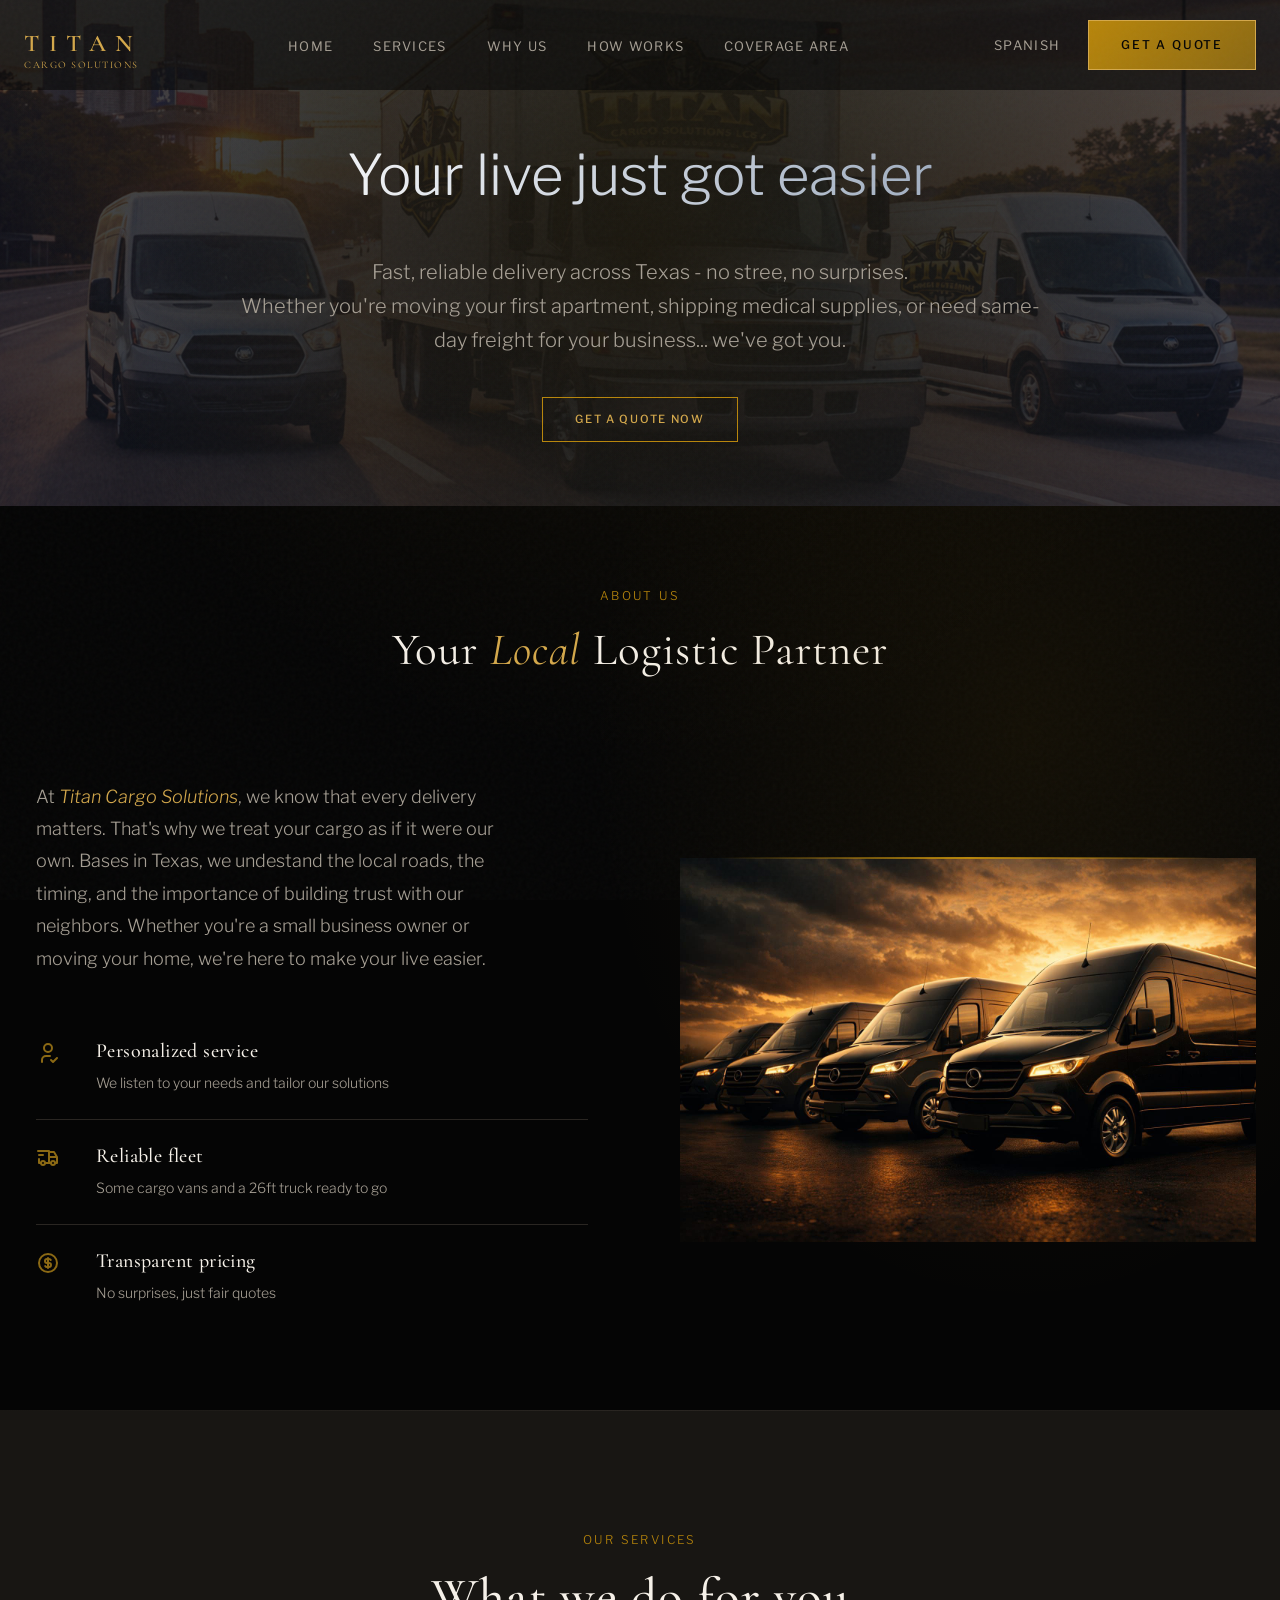
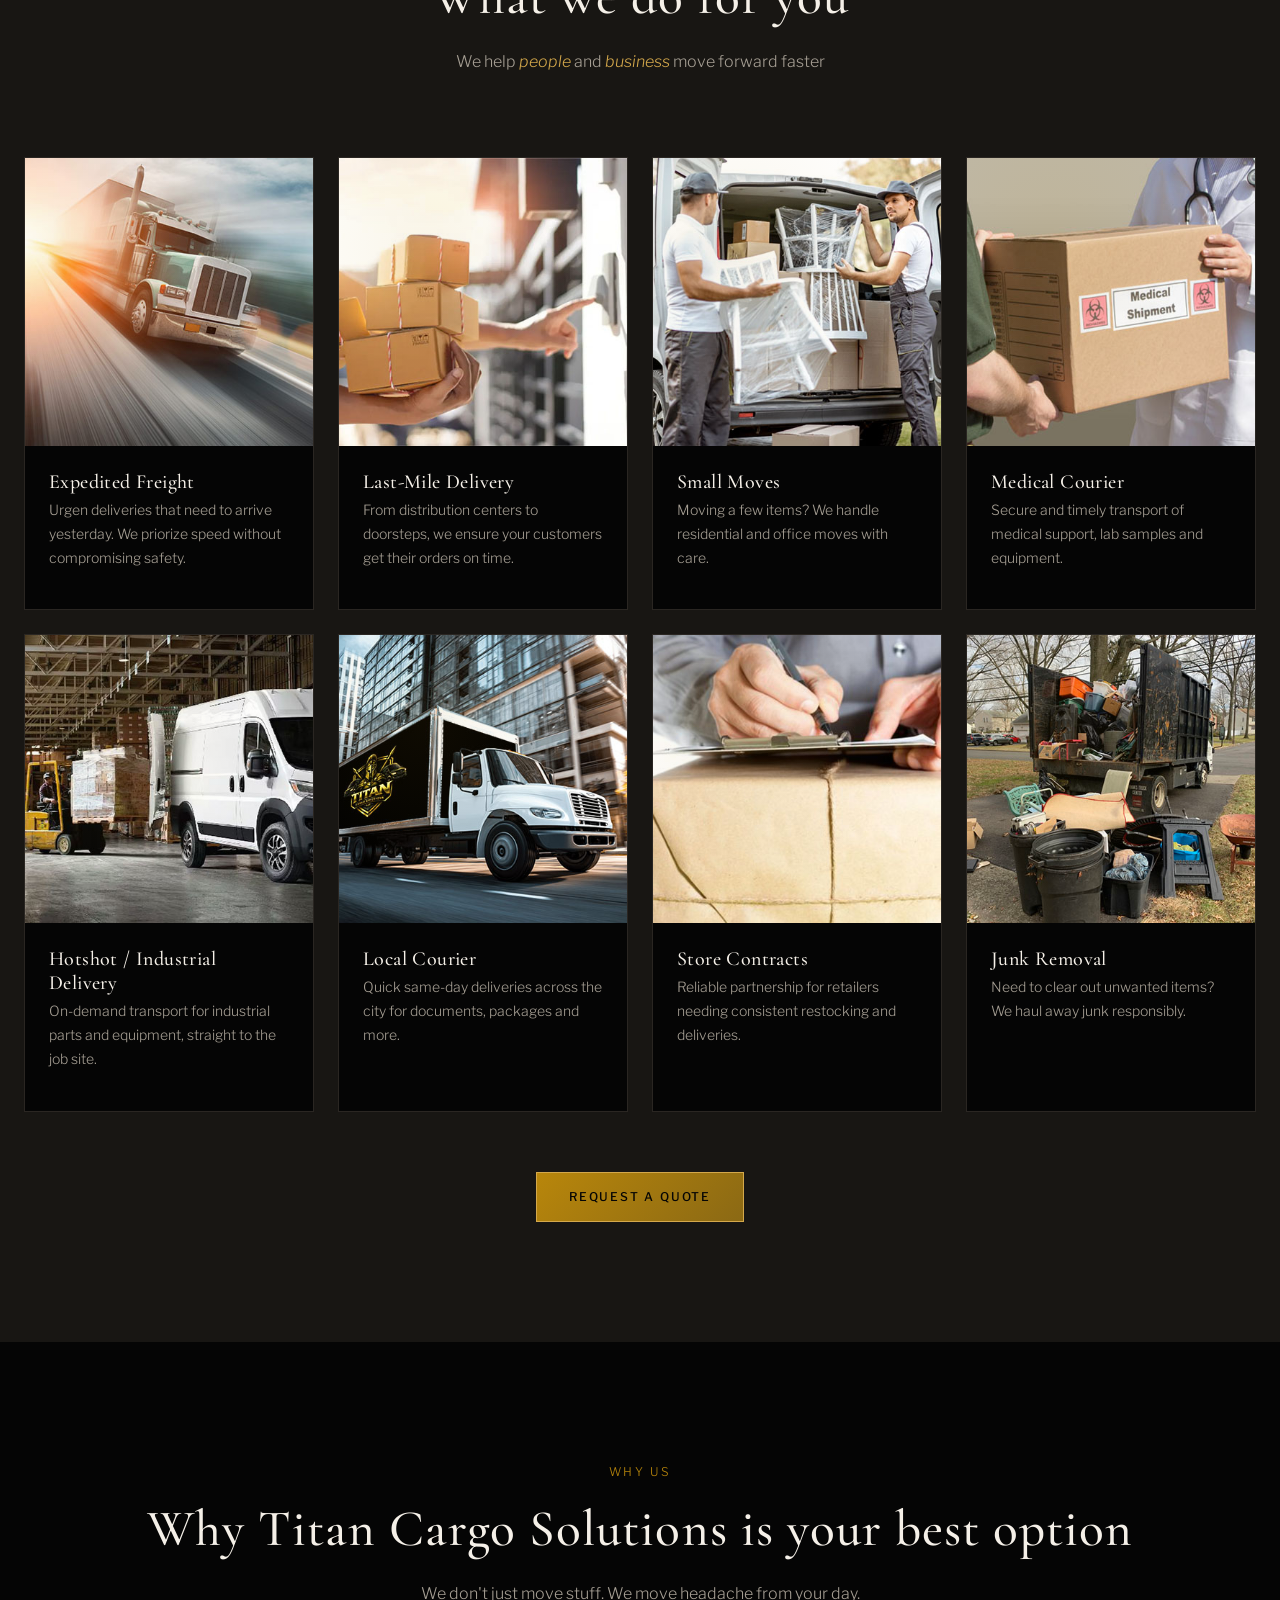
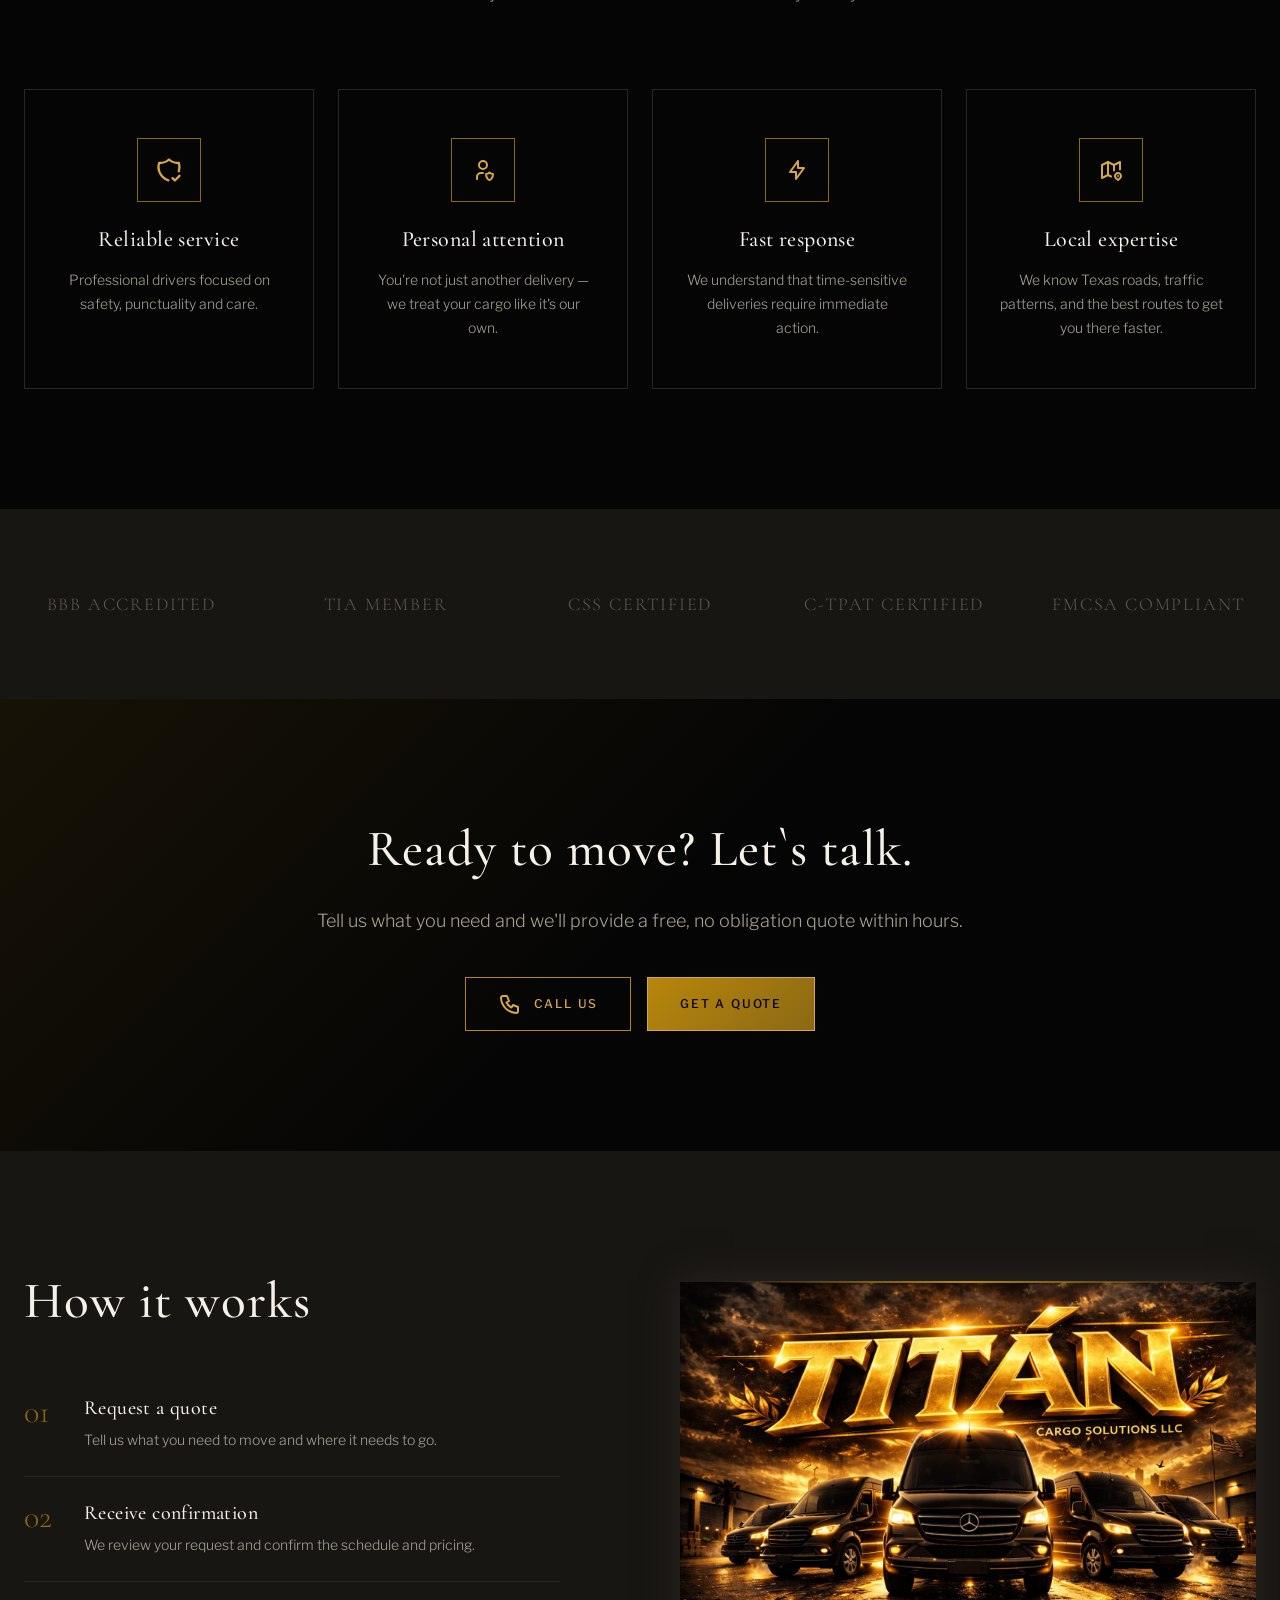
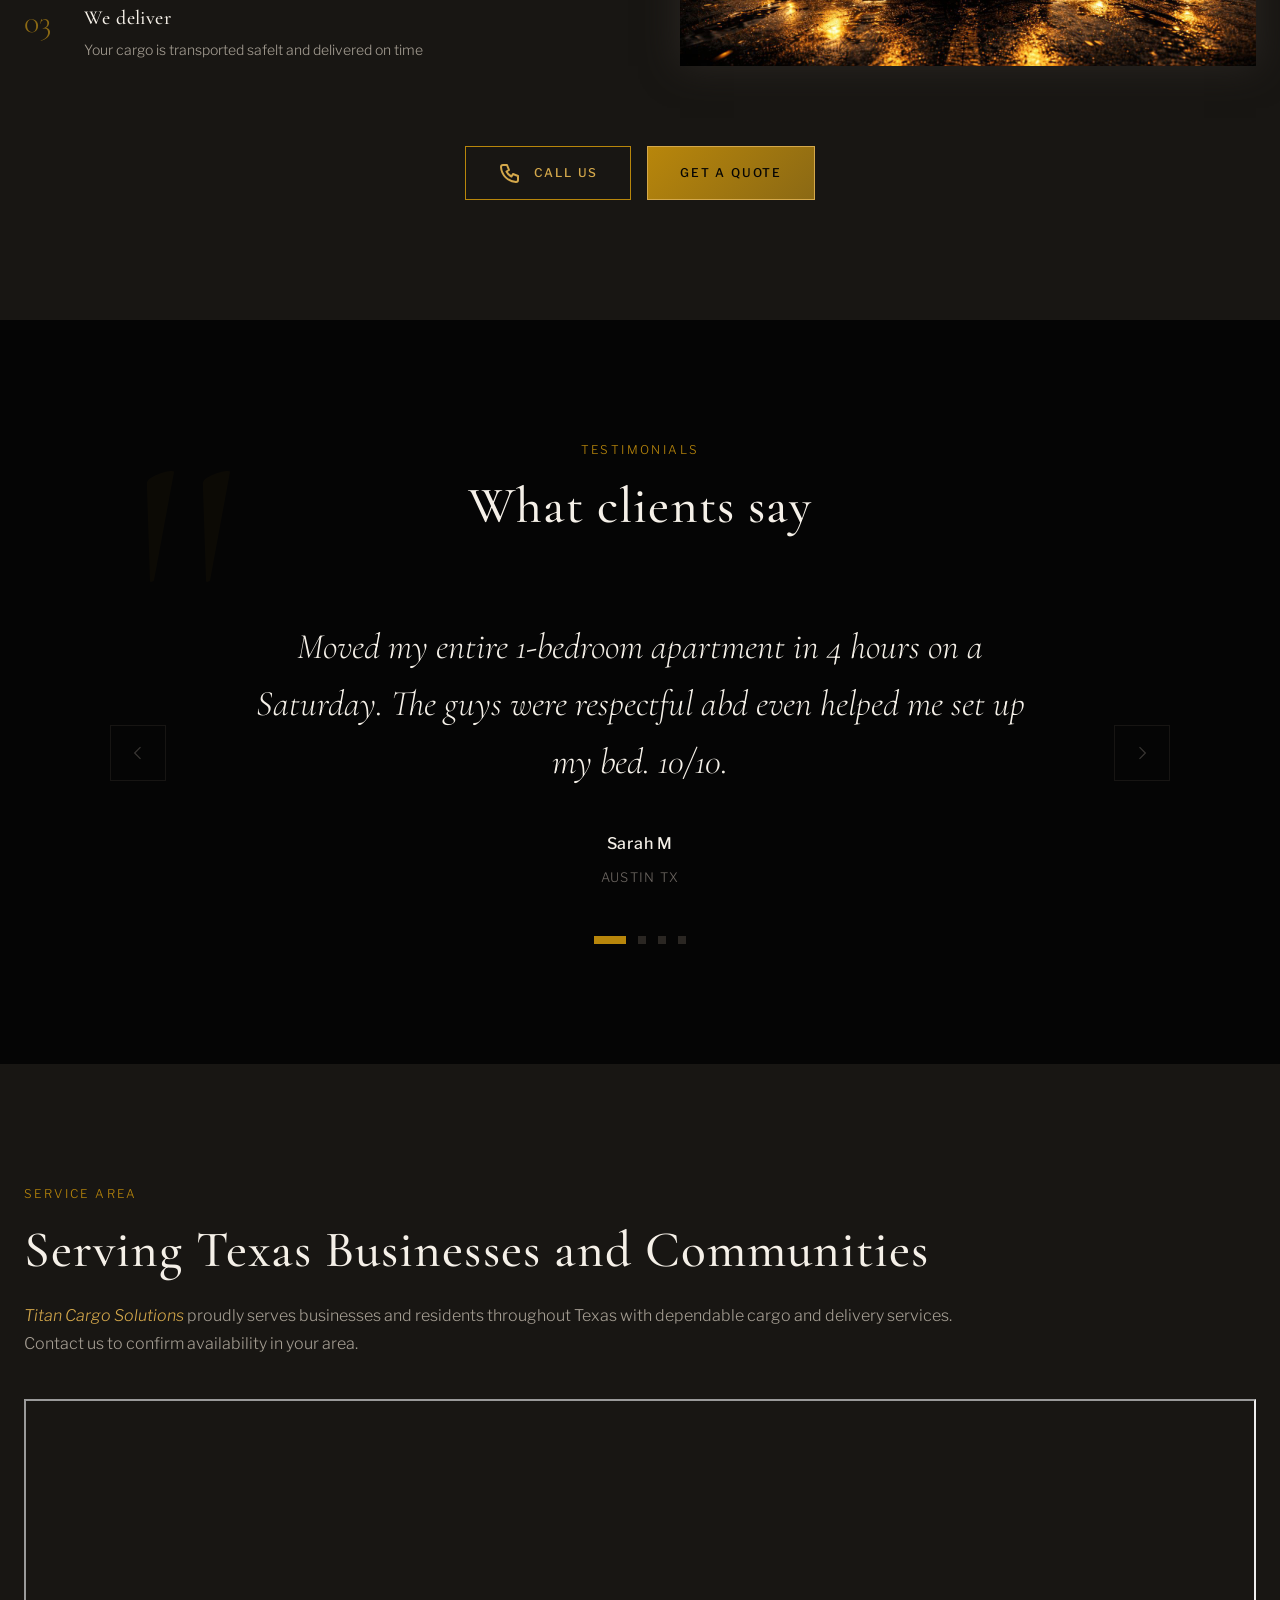
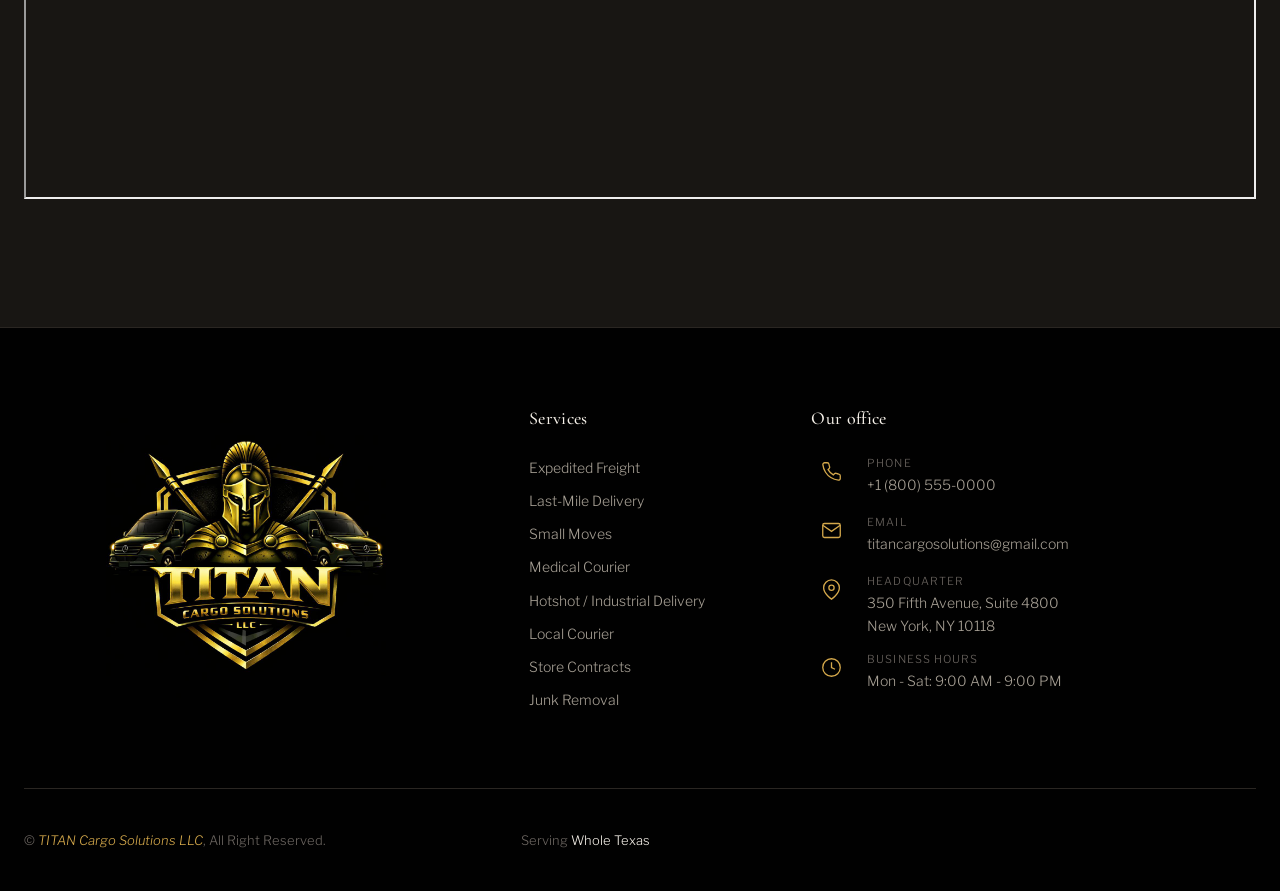
==== commit 066934c1: "Certificates" ====
--- a/index.html
+++ b/index.html
@@ -149,7 +149,7 @@
             <div class="offers-tab-content active" id="tab-coins">
                 <div class="offer-card">
                     <div class="offer-image">
-                        <img src="images/services/expedited-freight.jpg" alt="Expedited freight with Titan Cargo Solutions">
+                        <img src="./images/services/expedited-freight.jpg" alt="Expedited freight with Titan Cargo Solutions">
                     </div>
                     <div class="offer-info">
                         <h3 class="offer-name">Expedited Freight</h3>
@@ -158,7 +158,7 @@
                 </div>
                 <div class="offer-card">
                     <div class="offer-image">
-                        <img src="images/services/last-mile-delivery.jpg" alt="Last-Mile delivery with Titan Cargo Solutions">
+                        <img src="./images/services/last-mile-delivery.jpg" alt="Last-Mile delivery with Titan Cargo Solutions">
                     </div>
                     <div class="offer-info">
                         <h3 class="offer-name">Last-Mile Delivery</h3>
@@ -168,7 +168,7 @@
                 </div>
                 <div class="offer-card">
                     <div class="offer-image">
-                        <img src="images/services/small-moves.jpg" alt="Small moves with Titan Cargo Solutions">
+                        <img src="./images/services/small-moves.jpg" alt="Small moves with Titan Cargo Solutions">
                     </div>
                     <div class="offer-info">
                         <h3 class="offer-name">Small Moves</h3>
@@ -178,7 +178,7 @@
                 </div>
                 <div class="offer-card">
                     <div class="offer-image">
-                        <img src="images/services/medical-courier.jpg" alt="Medical courier with Titan Cargo Solutions">
+                        <img src="./images/services/medical-courier.jpg" alt="Medical courier with Titan Cargo Solutions">
                     </div>
                     <div class="offer-info">
                         <h3 class="offer-name">Medical Courier</h3>
@@ -188,7 +188,7 @@
                 </div>
                 <div class="offer-card">
                     <div class="offer-image">
-                        <img src="images/services/industrial-delivery.jpg" alt="Industrial delivery with Titan Cargo Solutions">
+                        <img src="./images/services/industrial-delivery.jpg" alt="Industrial delivery with Titan Cargo Solutions">
                     </div>
                     <div class="offer-info">
                         <h3 class="offer-name">Hotshot / Industrial Delivery</h3>
@@ -197,7 +197,7 @@
                 </div>
                 <div class="offer-card">
                     <div class="offer-image">
-                        <img src="images/services/local-delivery.jpg" alt="Local courier with Titan Cargo Solutions">
+                        <img src="./images/services/local-delivery.jpg" alt="Local courier with Titan Cargo Solutions">
                     </div>
                     <div class="offer-info">
                         <h3 class="offer-name">Local Courier</h3>
@@ -207,7 +207,7 @@
                 </div>
                 <div class="offer-card">
                     <div class="offer-image">
-                        <img src="images/services/store-contract.jpg" alt="Store contracts with Titan Cargo Solutions">
+                        <img src="./images/services/store-contract.jpg" alt="Store contracts with Titan Cargo Solutions">
                     </div>
                     <div class="offer-info">
                         <h3 class="offer-name">Store Contracts</h3>
@@ -217,7 +217,7 @@
                 </div>
                 <div class="offer-card">
                     <div class="offer-image">
-                        <img src="images/services/junk-removal.jpg" alt="Junk removal with Titan Cargo Solutions">
+                        <img src="./images/services/junk-removal.jpg" alt="Junk removal with Titan Cargo Solutions">
                     </div>
                     <div class="offer-info">
                         <h3 class="offer-name">Junk Removal</h3>
@@ -282,16 +282,16 @@
                     <div class="trust-logo">BBB Accredited</div>
                 </div>
                 <div class="trust-item">
-                    <div class="trust-logo">LBMA Member</div>
+                    <div class="trust-logo">TIA Member</div>
                 </div>
                 <div class="trust-item">
-                    <div class="trust-logo">NGC Certified</div>
+                    <div class="trust-logo">CSS Certified</div>
                 </div>
                 <div class="trust-item">
-                    <div class="trust-logo">PCGS Partner</div>
+                    <div class="trust-logo">C-TPAT Certified</div>
                 </div>
                 <div class="trust-item">
-                    <div class="trust-logo">ICA Approved</div>
+                    <div class="trust-logo">FMCSA Compliant</div>
                 </div>
             </div>
         </div>
@@ -440,7 +440,7 @@
                 </p>
             </div>
             <iframe class="rounded w-100" style="height: 400px; width: 100%;"
-                src="https://www.google.com/maps/embed?pb=!1m18!1m12!1m3!1d1222951.123456789!2d-105.2705!3d40.5853!2m3!1f0!2f0!3f0!3m2!1i1024!2i768!4f13.1!3m3!1m2!1s0x87694a6c5b0e3e3f%3A0x0!2sNorthern%20Colorado!5e0!3m2!1sen!2sbd!4v1694259649153!5m2!1sen!2sbd"
+                src="https://www.google.com/maps/embed?pb=!1m18!1m12!1m3!1d3445.494823636221!2d-97.74313458487682!3d30.27472078178783!2m3!1f0!2f0!3f0!3m2!1i1024!2i768!4f13.1!3m3!1m2!1s0x8644b59b9aa7a819%3A0x3f7d0b1f3a5b3e1d!2sTexas%20State%20Capitol!5e0!3m2!1sen!2sus!4v1647896541234!5m2!1sen!2sus"
                 loading="lazy" referrerpolicy="no-referrer-when-downgrade">
             </iframe>
         </div>
@@ -451,7 +451,7 @@
         <div class="container">
             <div class="footer-grid">
                 <div class="footer-brand">
-                    <img src="images/logo.jpeg">
+                    <img src="./images/logo.jpeg">
                 </div>
                 <div class="footer-col">
                     <h4 class="footer-title">Services</h4>
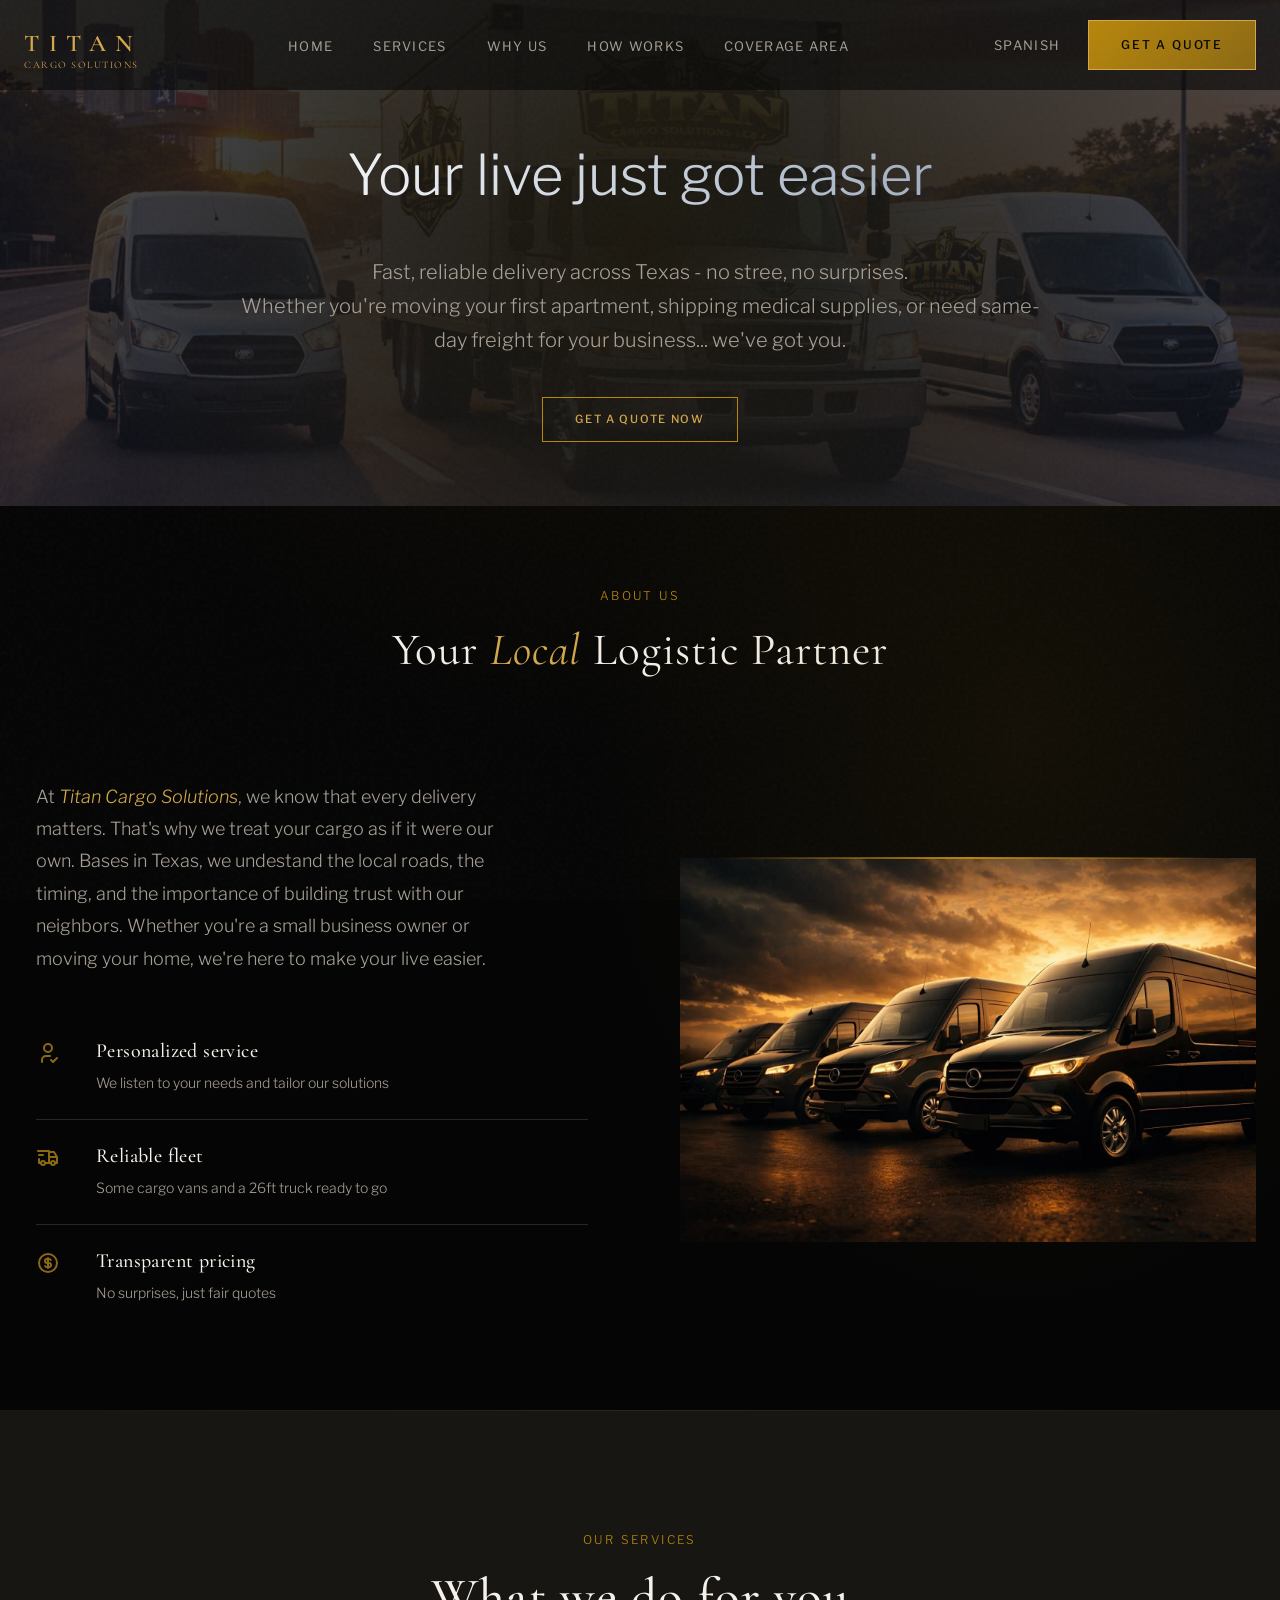
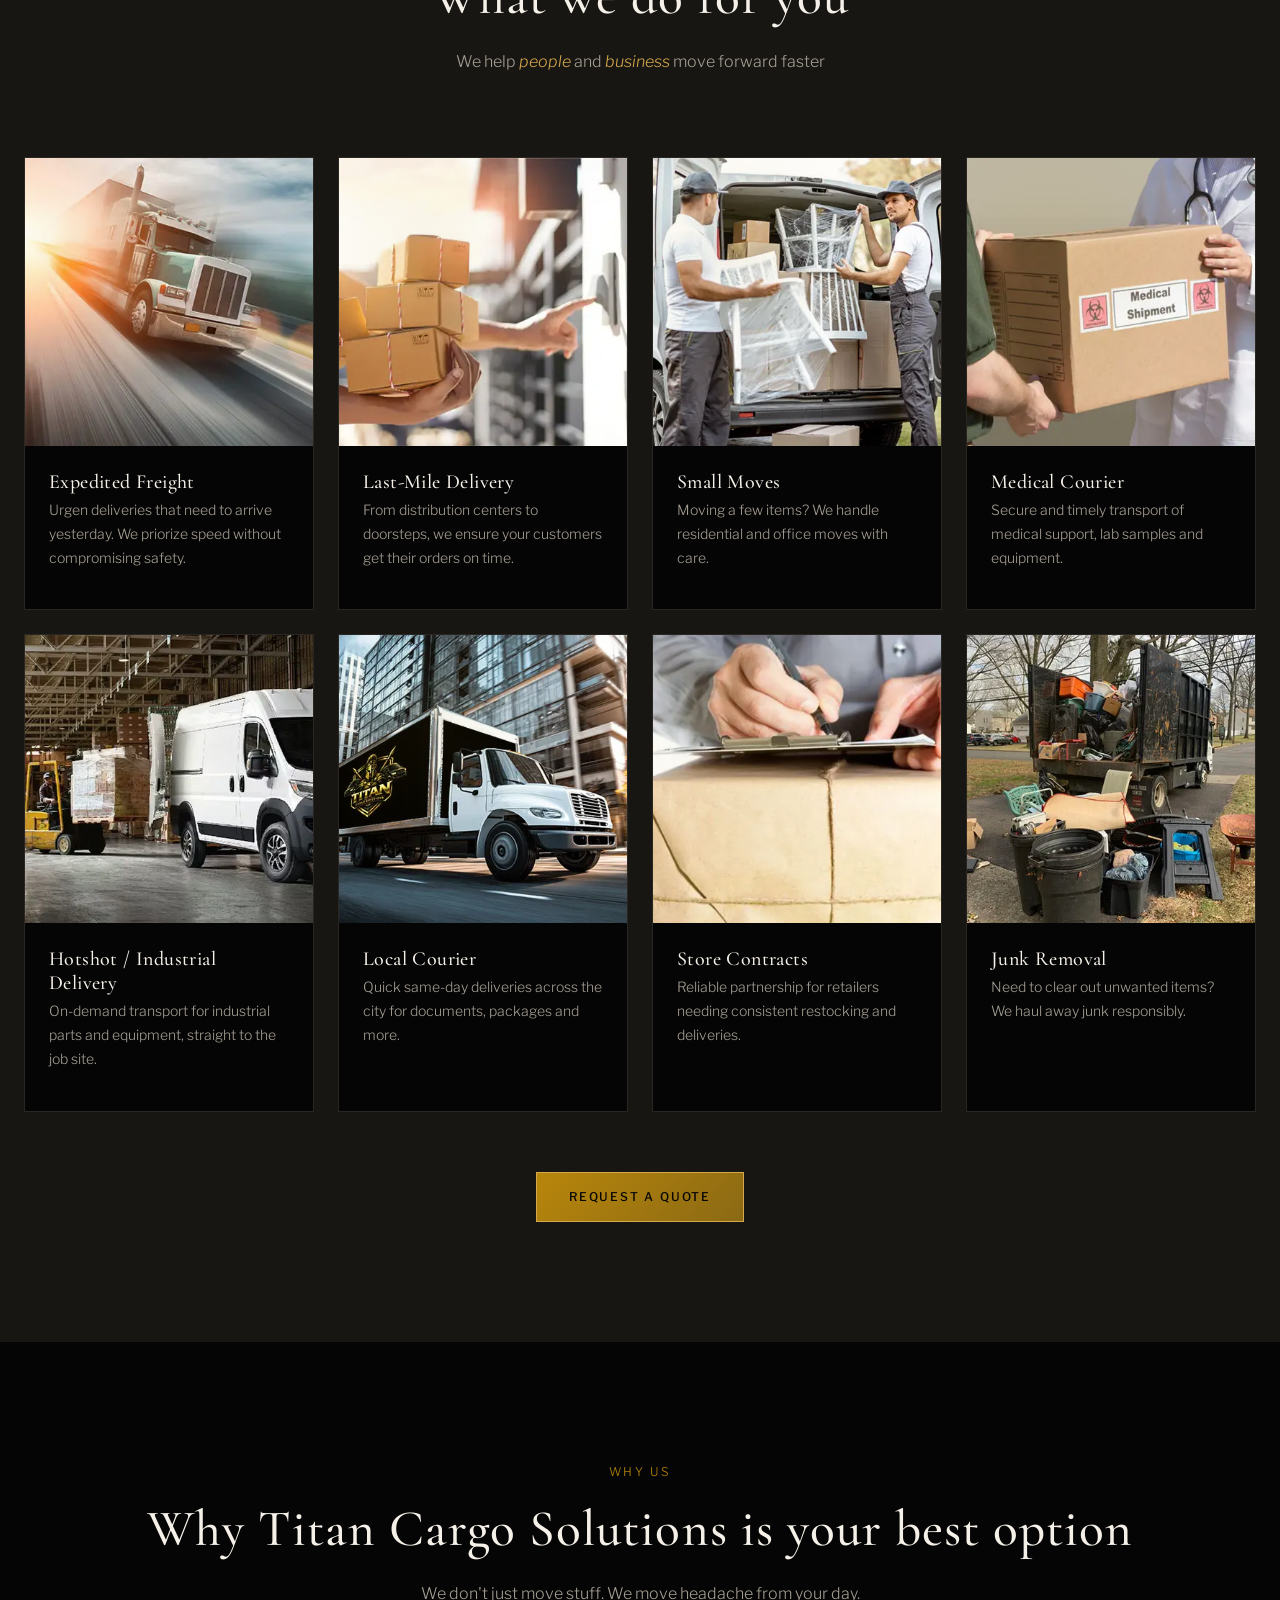
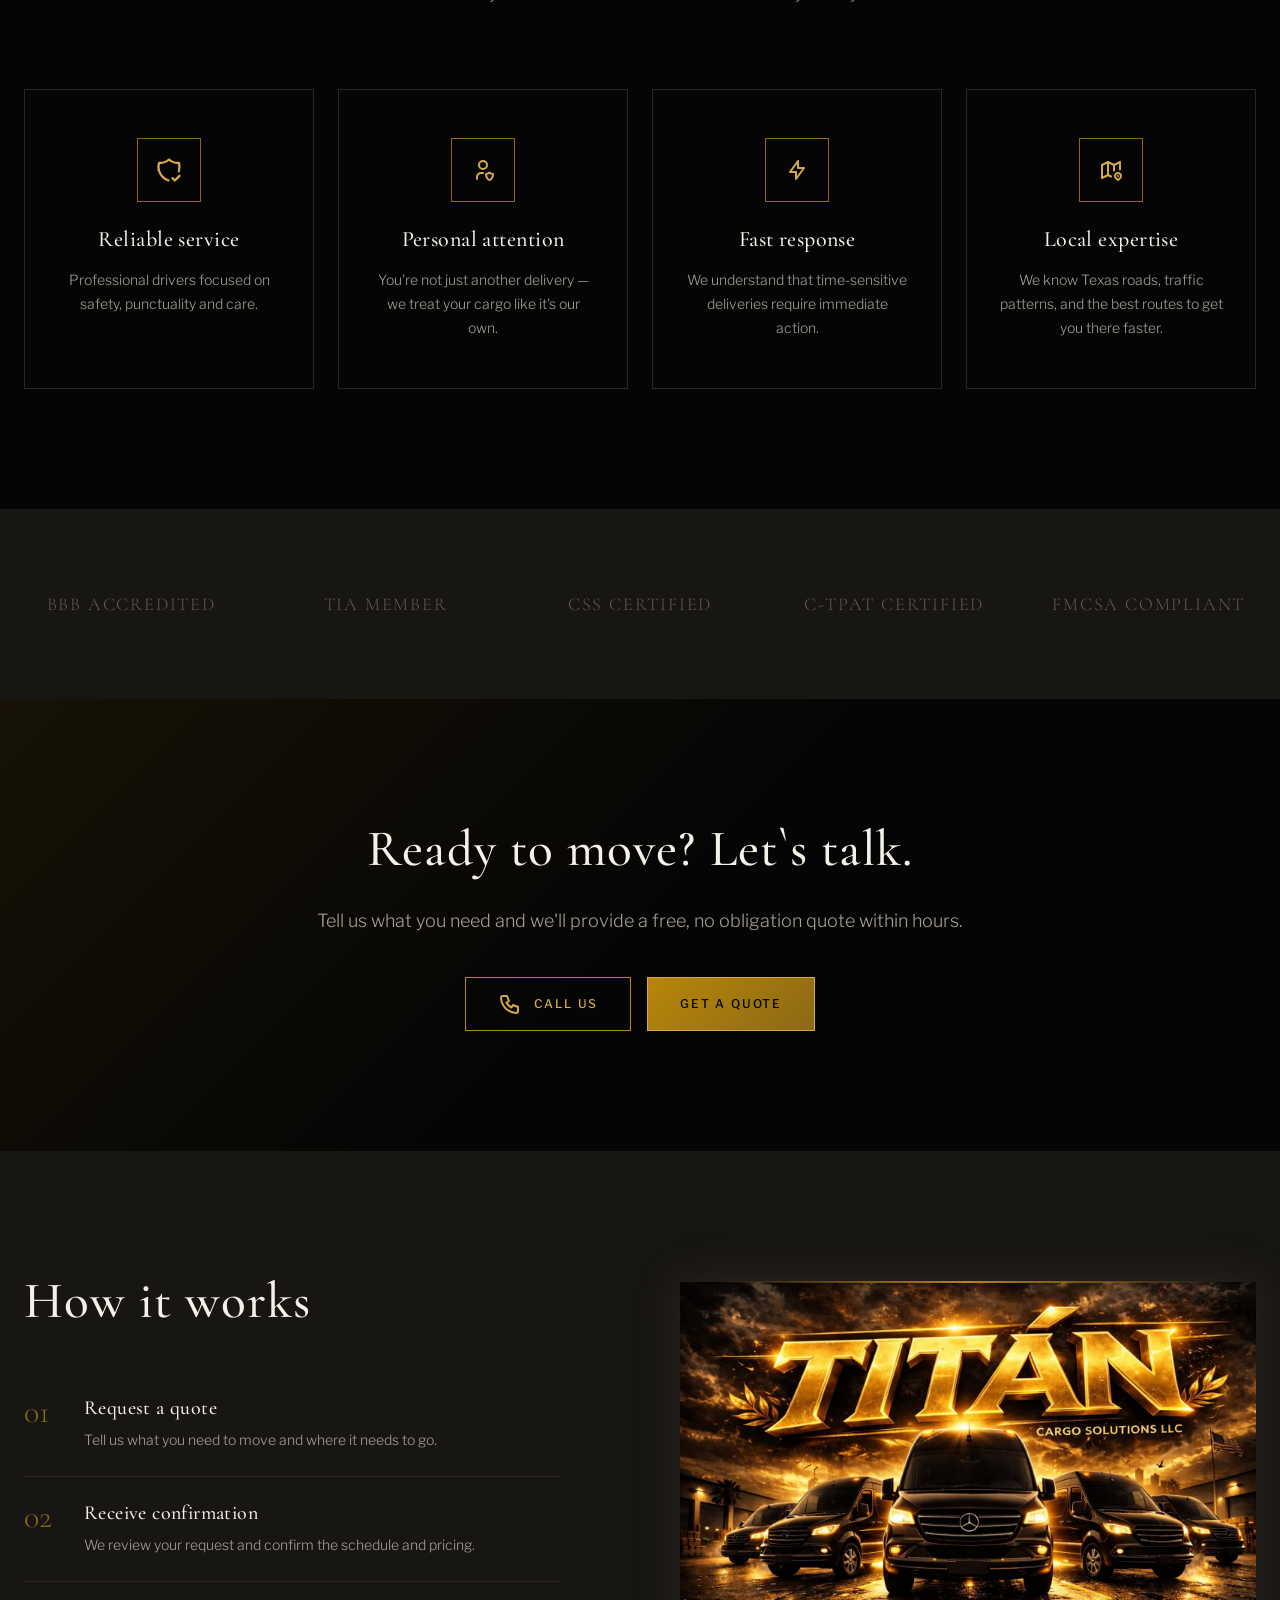
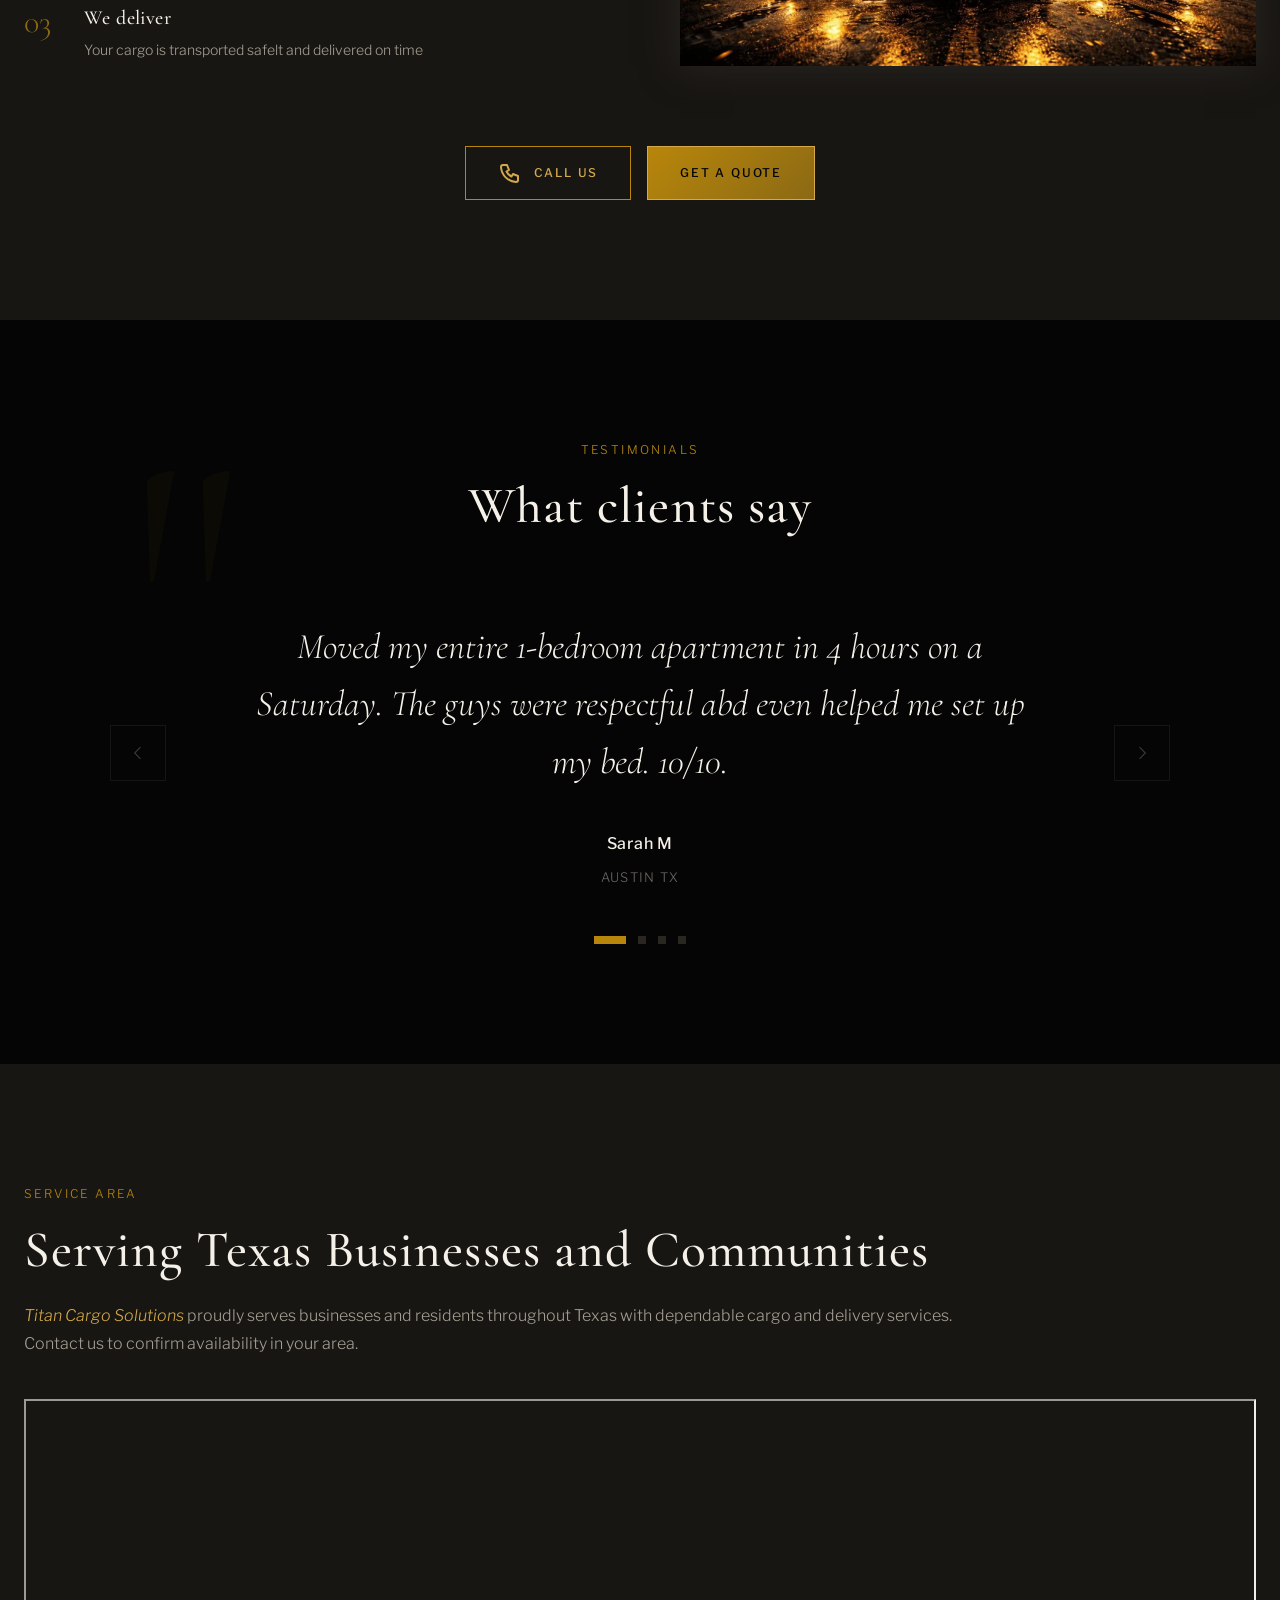
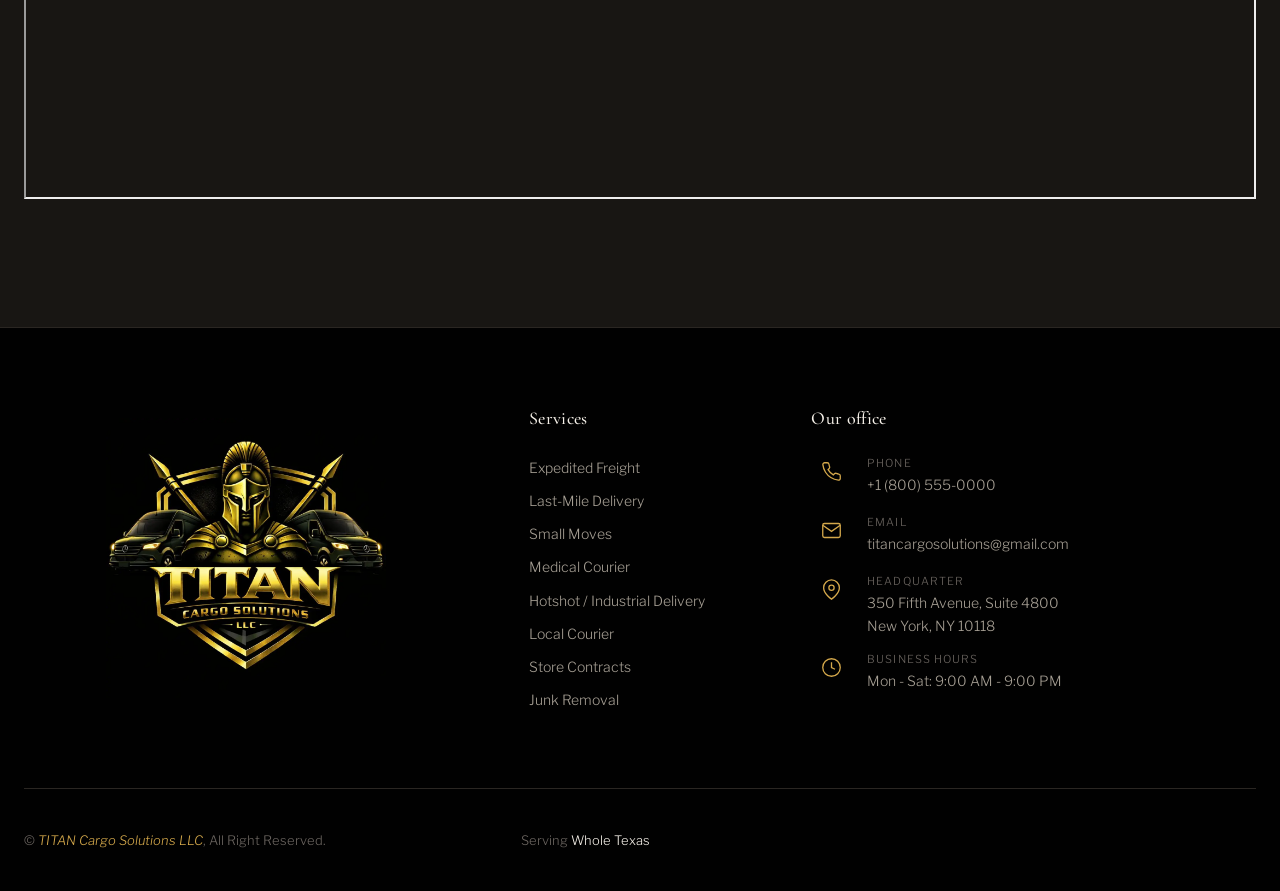
==== commit 07aadde7: "Optimize images" ====
--- a/index.html
+++ b/index.html
@@ -130,7 +130,7 @@
                 </div>
                 <div class="about-visual">
                     <div class="price-card">
-                        <img src="images/fleet.jpeg">
+                        <img src="./images/fleet.webp">
                     </div>
                 </div>
             </div>
@@ -149,7 +149,7 @@
             <div class="offers-tab-content active" id="tab-coins">
                 <div class="offer-card">
                     <div class="offer-image">
-                        <img src="./images/services/expedited-freight.jpg" alt="Expedited freight with Titan Cargo Solutions">
+                        <img src="./images/services/expedited-freight.webp" alt="Expedited freight with Titan Cargo Solutions">
                     </div>
                     <div class="offer-info">
                         <h3 class="offer-name">Expedited Freight</h3>
@@ -158,7 +158,7 @@
                 </div>
                 <div class="offer-card">
                     <div class="offer-image">
-                        <img src="./images/services/last-mile-delivery.jpg" alt="Last-Mile delivery with Titan Cargo Solutions">
+                        <img src="./images/services/last-mile-delivery.webp" alt="Last-Mile delivery with Titan Cargo Solutions">
                     </div>
                     <div class="offer-info">
                         <h3 class="offer-name">Last-Mile Delivery</h3>
@@ -168,7 +168,7 @@
                 </div>
                 <div class="offer-card">
                     <div class="offer-image">
-                        <img src="./images/services/small-moves.jpg" alt="Small moves with Titan Cargo Solutions">
+                        <img src="./images/services/small-moves.webp" alt="Small moves with Titan Cargo Solutions">
                     </div>
                     <div class="offer-info">
                         <h3 class="offer-name">Small Moves</h3>
@@ -178,7 +178,7 @@
                 </div>
                 <div class="offer-card">
                     <div class="offer-image">
-                        <img src="./images/services/medical-courier.jpg" alt="Medical courier with Titan Cargo Solutions">
+                        <img src="./images/services/medical-courier.webp" alt="Medical courier with Titan Cargo Solutions">
                     </div>
                     <div class="offer-info">
                         <h3 class="offer-name">Medical Courier</h3>
@@ -188,7 +188,7 @@
                 </div>
                 <div class="offer-card">
                     <div class="offer-image">
-                        <img src="./images/services/industrial-delivery.jpg" alt="Industrial delivery with Titan Cargo Solutions">
+                        <img src="./images/services/industrial-delivery.webp" alt="Industrial delivery with Titan Cargo Solutions">
                     </div>
                     <div class="offer-info">
                         <h3 class="offer-name">Hotshot / Industrial Delivery</h3>
@@ -197,7 +197,7 @@
                 </div>
                 <div class="offer-card">
                     <div class="offer-image">
-                        <img src="./images/services/local-delivery.jpg" alt="Local courier with Titan Cargo Solutions">
+                        <img src="./images/services/local-delivery.webp" alt="Local courier with Titan Cargo Solutions">
                     </div>
                     <div class="offer-info">
                         <h3 class="offer-name">Local Courier</h3>
@@ -207,7 +207,7 @@
                 </div>
                 <div class="offer-card">
                     <div class="offer-image">
-                        <img src="./images/services/store-contract.jpg" alt="Store contracts with Titan Cargo Solutions">
+                        <img src="./images/services/store-contract.webp" alt="Store contracts with Titan Cargo Solutions">
                     </div>
                     <div class="offer-info">
                         <h3 class="offer-name">Store Contracts</h3>
@@ -217,7 +217,7 @@
                 </div>
                 <div class="offer-card">
                     <div class="offer-image">
-                        <img src="./images/services/junk-removal.jpg" alt="Junk removal with Titan Cargo Solutions">
+                        <img src="./images/services/junk-removal.webp" alt="Junk removal with Titan Cargo Solutions">
                     </div>
                     <div class="offer-info">
                         <h3 class="offer-name">Junk Removal</h3>
@@ -346,7 +346,7 @@
                 </div>
                 <div class="why-visual">
                     <div class="price-card">
-                        <img src="images/titan.jpg" class="img-shadow">
+                        <img src="./images/titan.webp" class="img-shadow">
                     </div>
                     
                 </div>
@@ -440,7 +440,7 @@
                 </p>
             </div>
             <iframe class="rounded w-100" style="height: 400px; width: 100%;"
-                src="https://www.google.com/maps/embed?pb=!1m18!1m12!1m3!1d3445.494823636221!2d-97.74313458487682!3d30.27472078178783!2m3!1f0!2f0!3f0!3m2!1i1024!2i768!4f13.1!3m3!1m2!1s0x8644b59b9aa7a819%3A0x3f7d0b1f3a5b3e1d!2sTexas%20State%20Capitol!5e0!3m2!1sen!2sus!4v1647896541234!5m2!1sen!2sus"
+                src="https://www.google.com/maps/embed?pb=!1m18!1m12!1m3!1d5536609.812737891!2d-106.86843164405824!3d31.96859879416019!2m3!1f0!2f0!3f0!3m2!1i1024!2i768!4f13.1!3m3!1m2!1s0x86407036b1c9d4e1%3A0x7e9f6f3f9f9f9f9f!2sTexas!5e0!3m2!1sen!2sus!4v1647896541234!5m2!1sen!2sus"
                 loading="lazy" referrerpolicy="no-referrer-when-downgrade">
             </iframe>
         </div>
@@ -451,7 +451,7 @@
         <div class="container">
             <div class="footer-grid">
                 <div class="footer-brand">
-                    <img src="./images/logo.jpeg">
+                    <img src="./images/logo.webp">
                 </div>
                 <div class="footer-col">
                     <h4 class="footer-title">Services</h4>
--- a/style.css
+++ b/style.css
@@ -440,18 +440,18 @@
 }
 
 .hero-bg:nth-child(1) {
-	background-image: url('images/hero1.png');
+	background-image: url('./images/hero1.webp');
 }
 
 .hero-bg:nth-child(2) {
-	background-image: url('images/hero3.jpg');
+	background-image: url('./images/hero3.webp');
 }
 
 .hero-bg:nth-child(3) {
-	background-image: url('images/hero2.png');
+	background-image: url('./images/hero2.webp');
 }
 .hero-bg:nth-child(4) {
-	background-image: url('images/hero4.jpg');
+	background-image: url('./images/hero4.webp');
 }
 
 
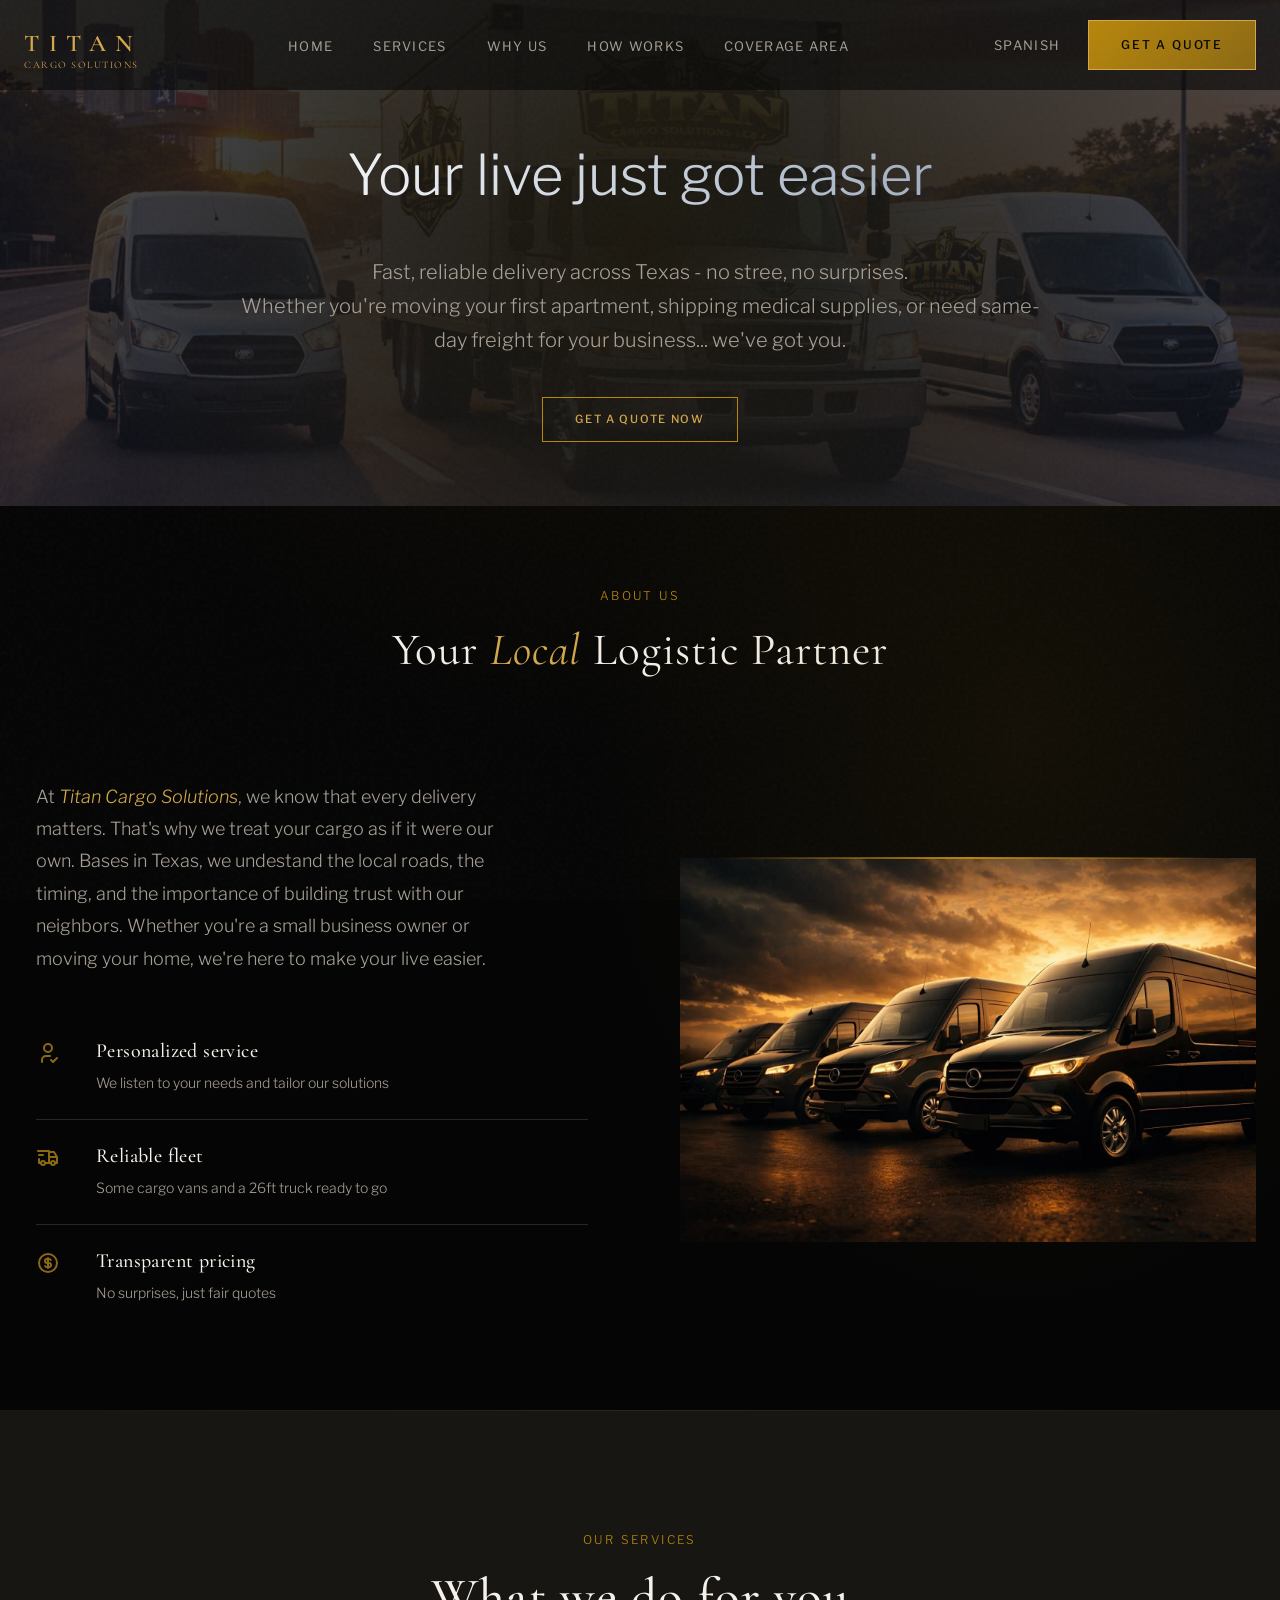
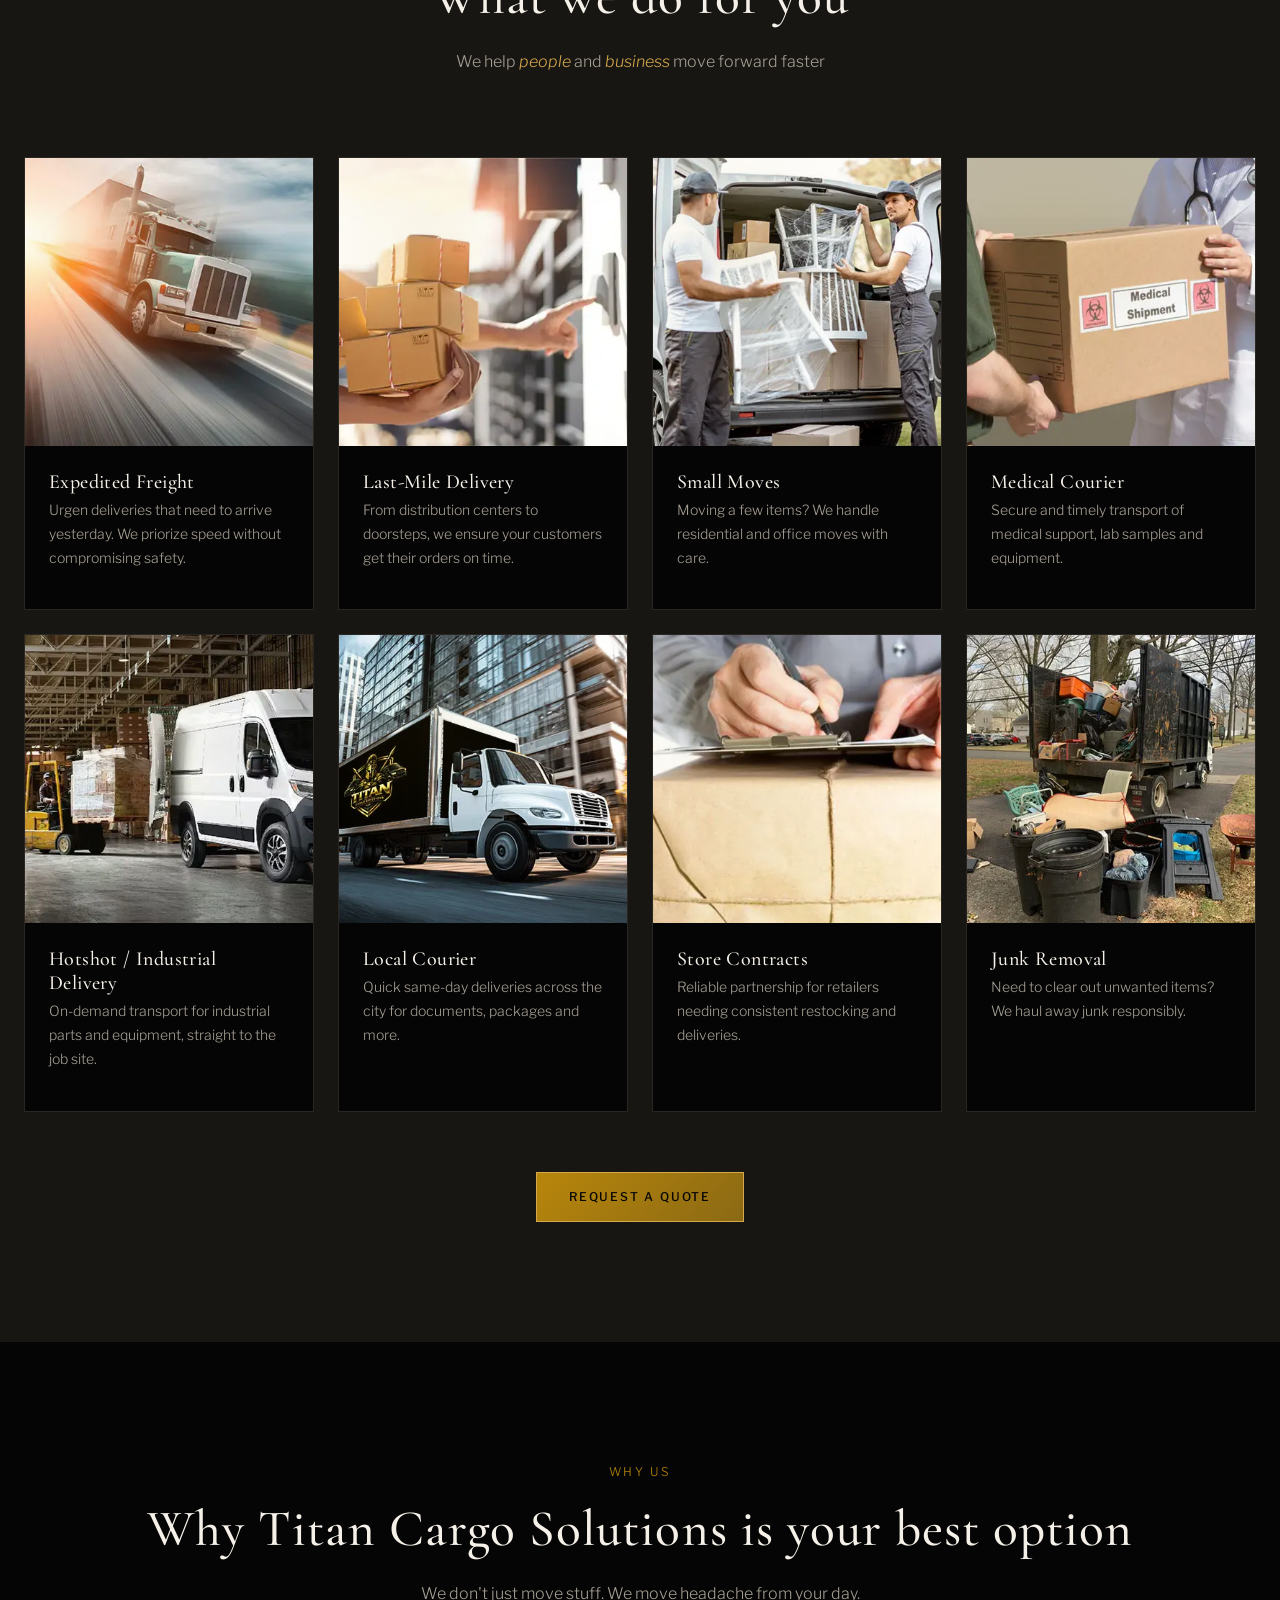
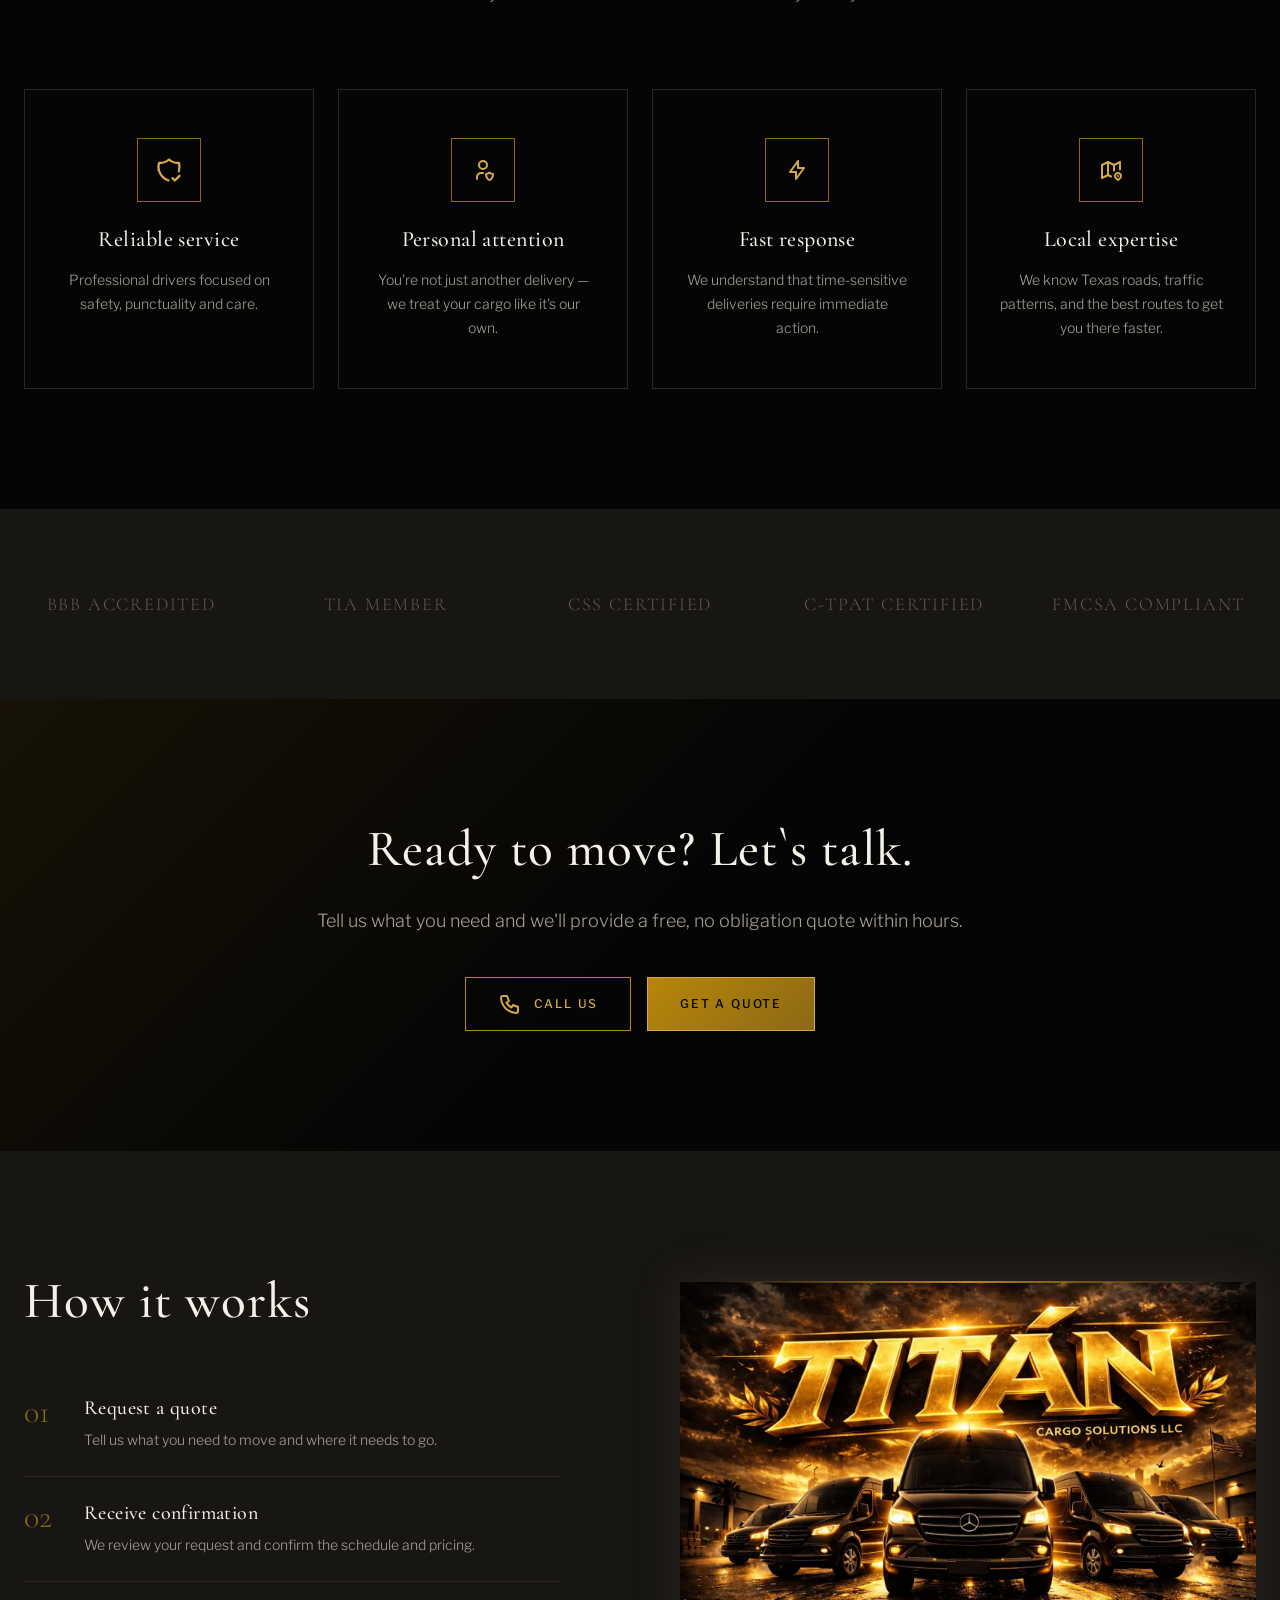
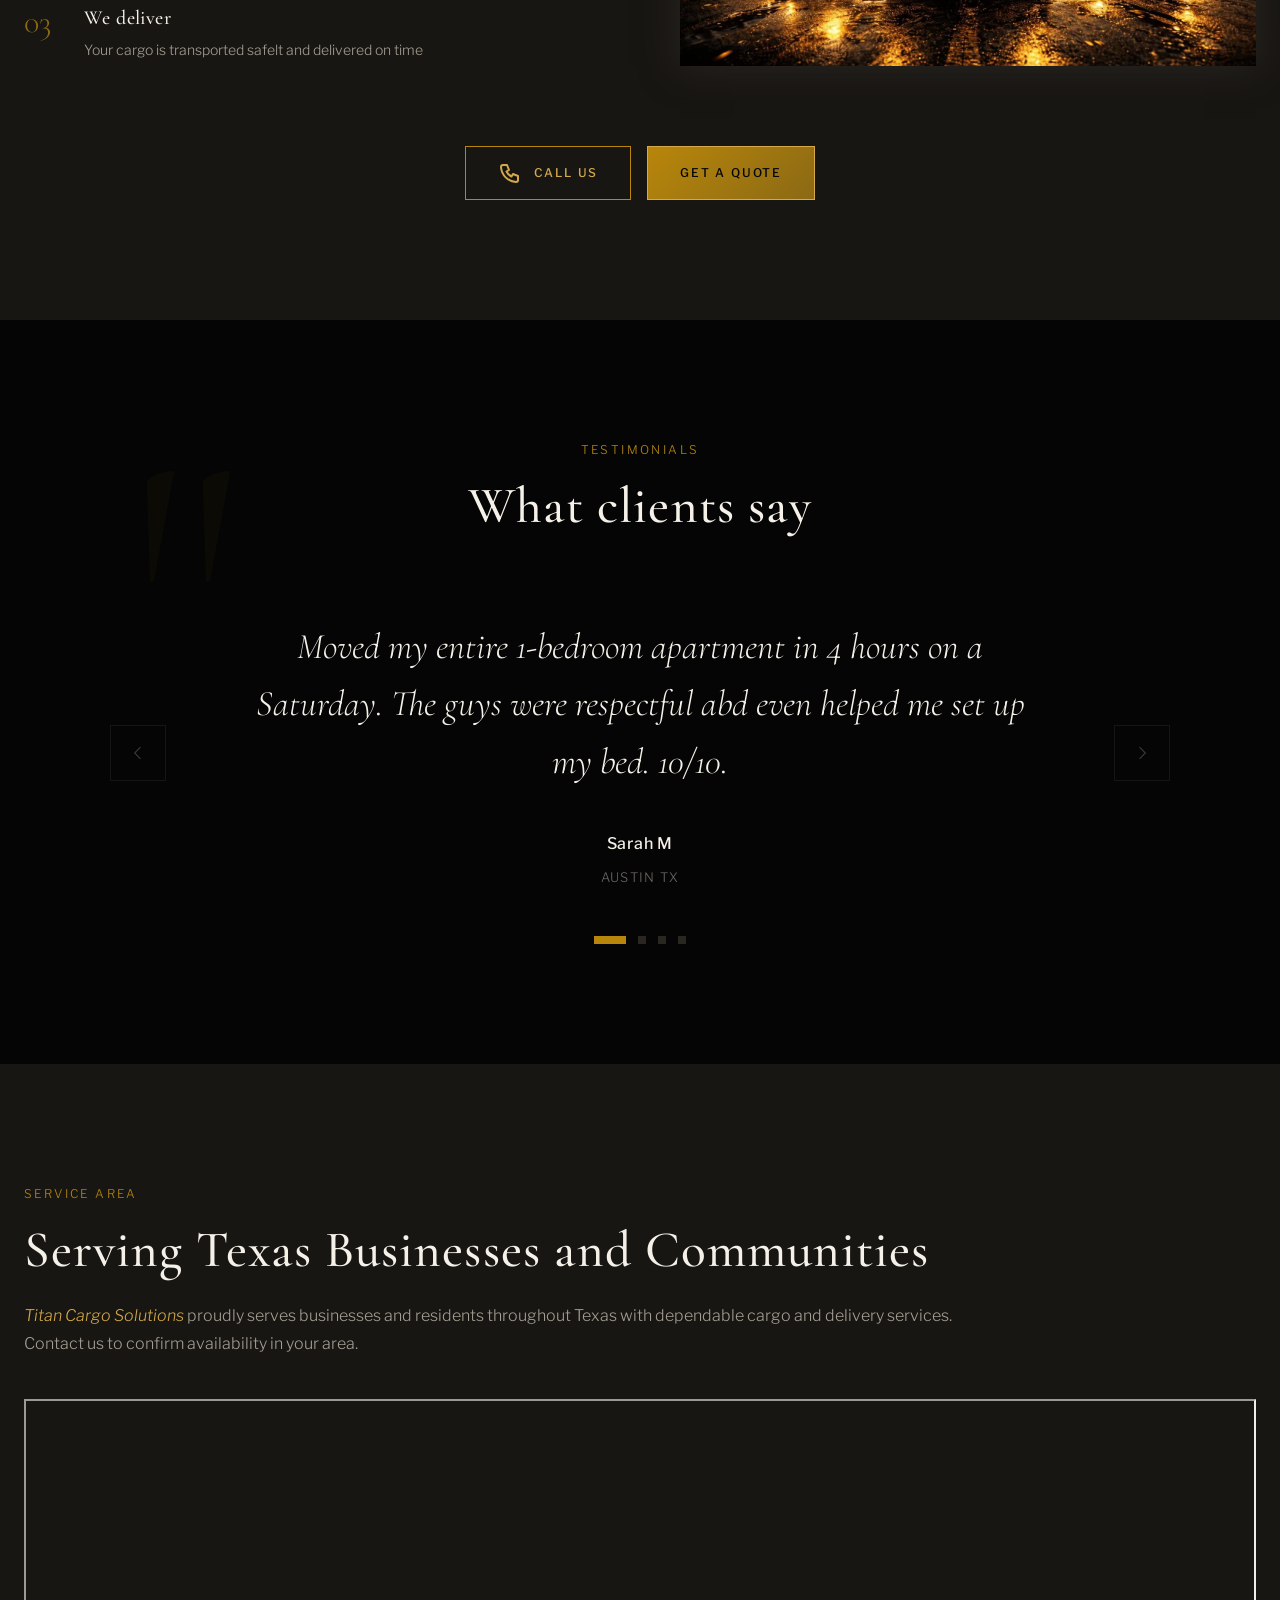
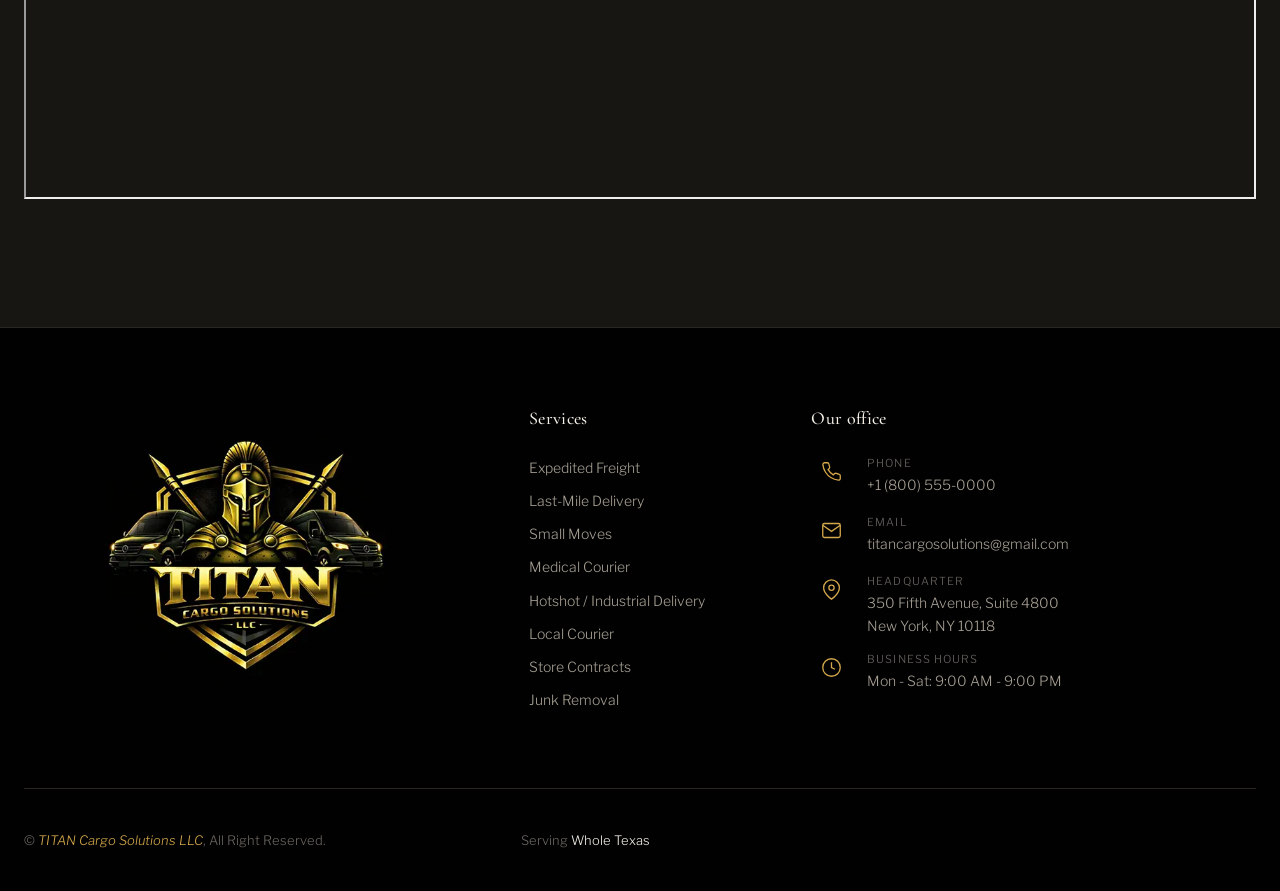
==== commit c76216b9: "Favicon" ====
--- a/index.html
+++ b/index.html
@@ -8,6 +8,7 @@
     <link rel="preconnect" href="https://fonts.gstatic.com" crossorigin>
     <link href="https://fonts.googleapis.com/css2?family=Cormorant+Garamond:ital,wght@0,400;0,500;0,600;0,700;1,400&family=Libre+Franklin:wght@300;400;500;600&display=swap" rel="stylesheet">
     <link rel="stylesheet" href="style.css">
+    <link href="./favicon.png" rel="icon">
     <!--
 
 TemplateMo 610 Aurum Gold
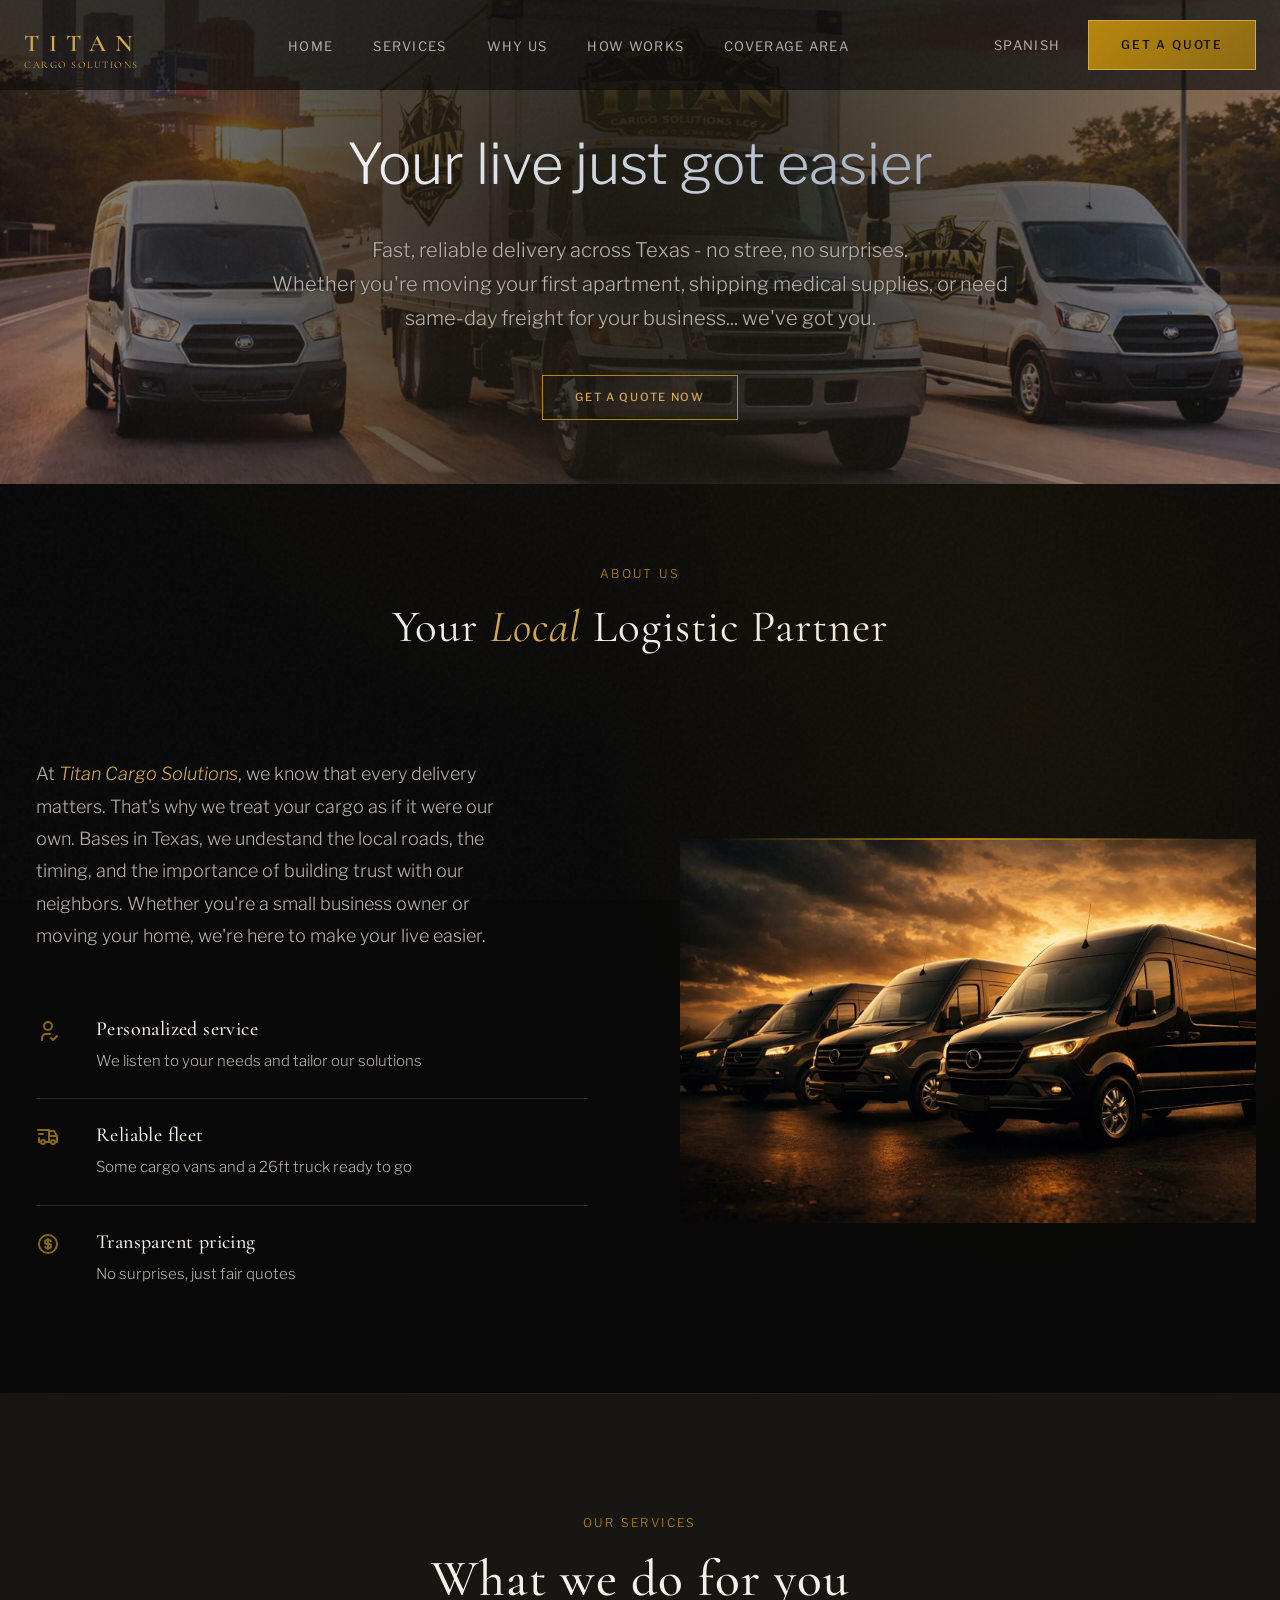
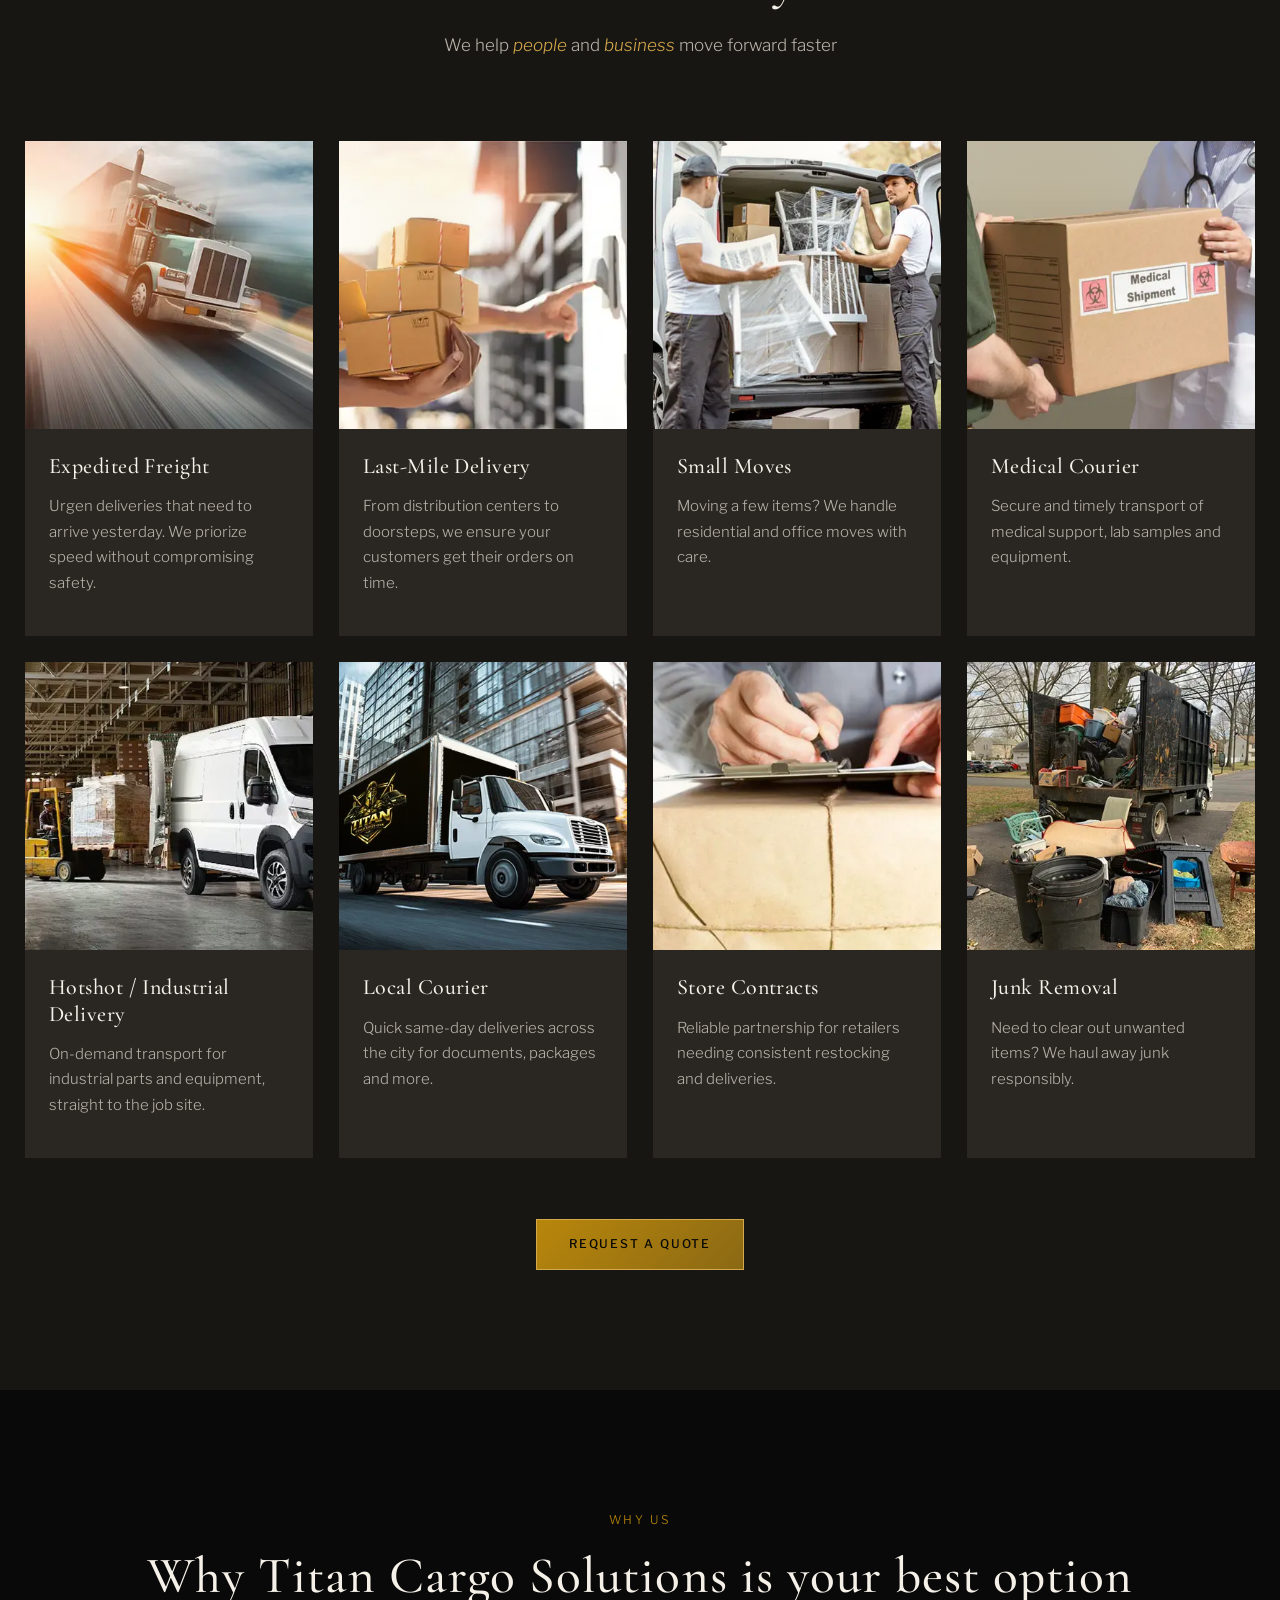
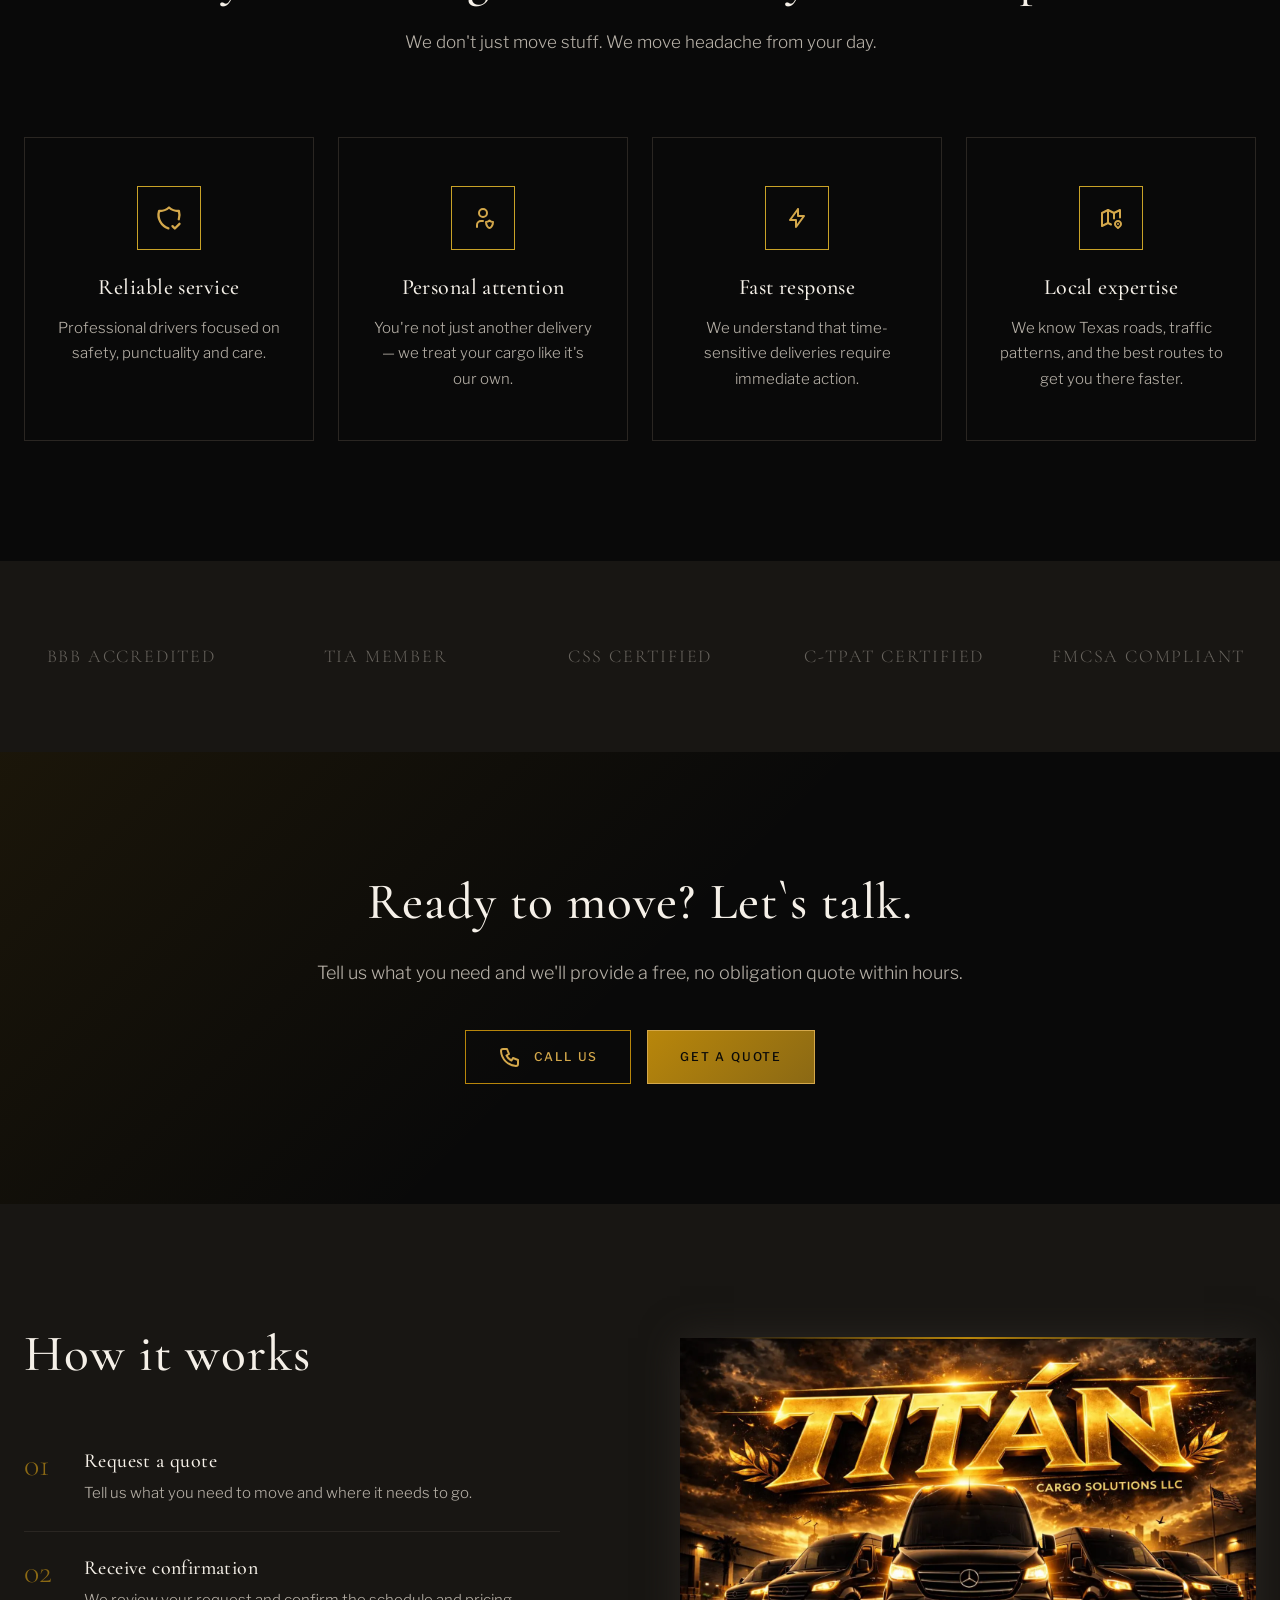
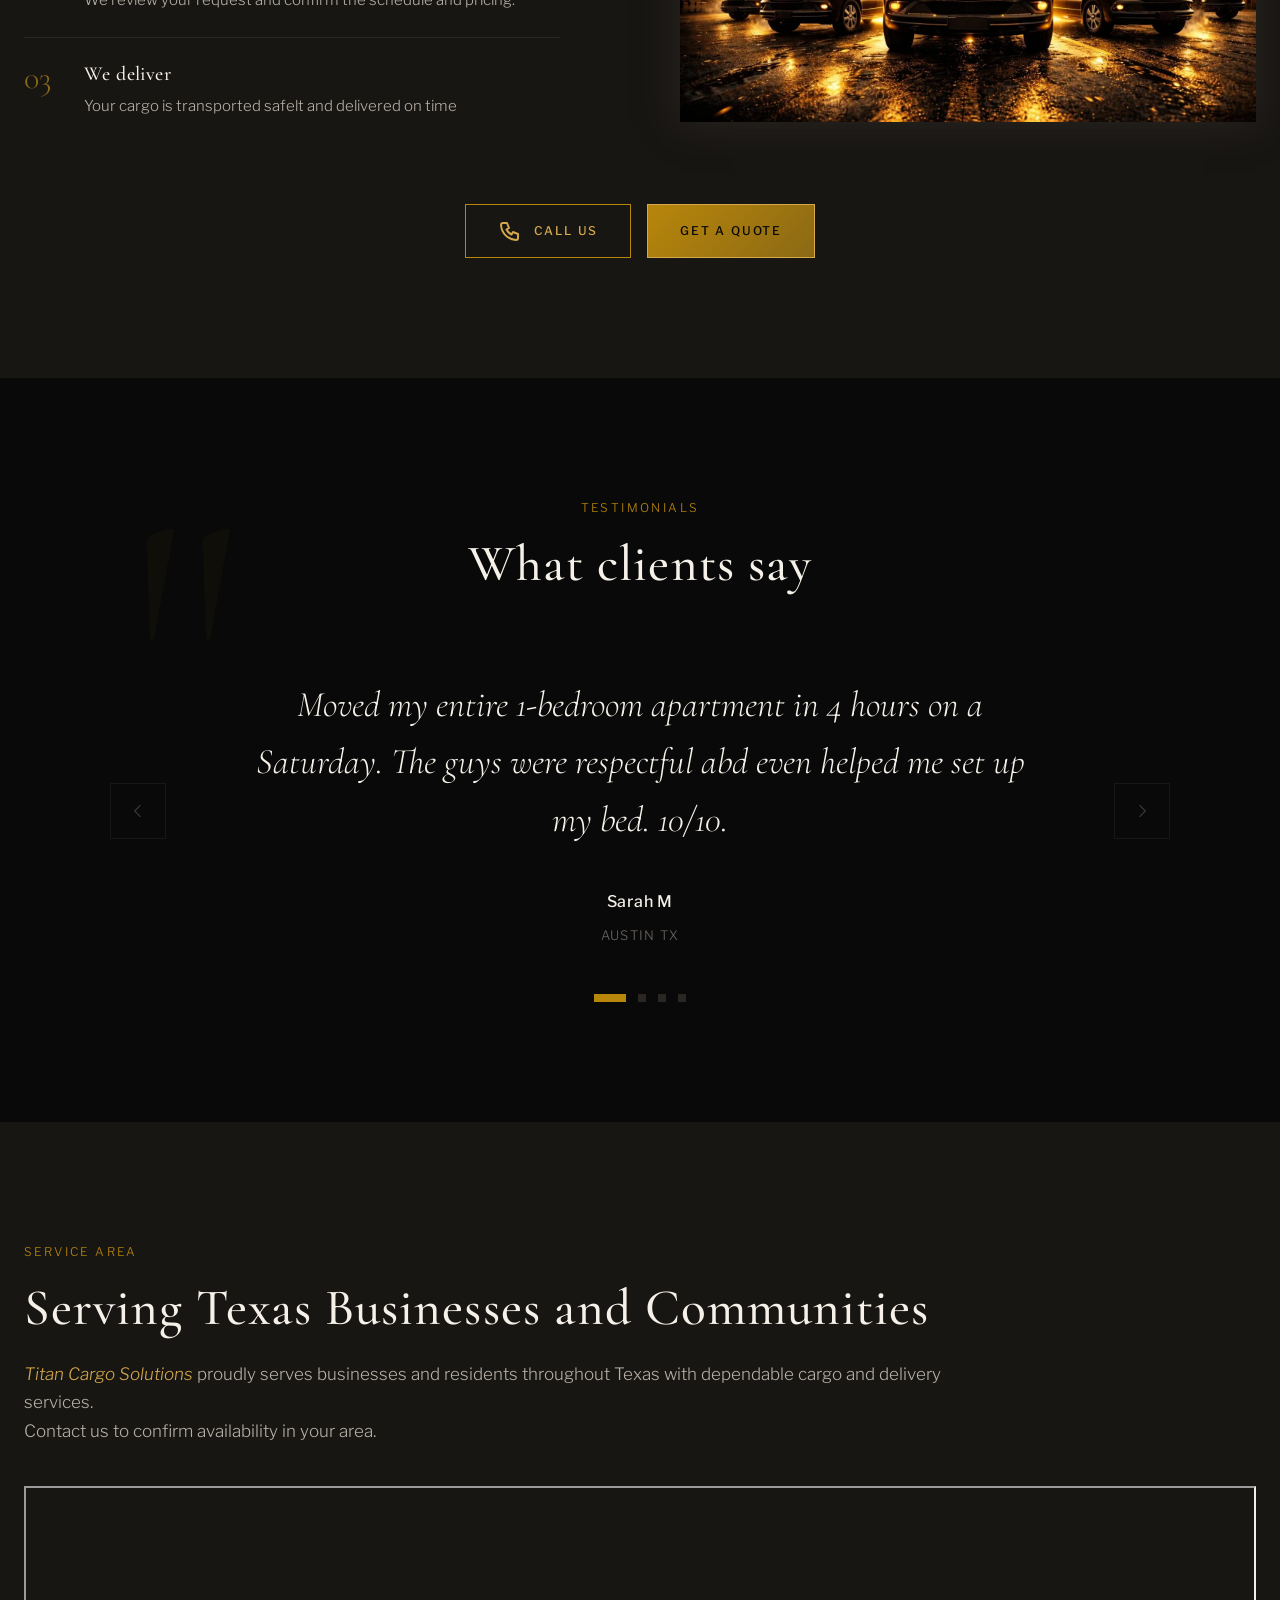
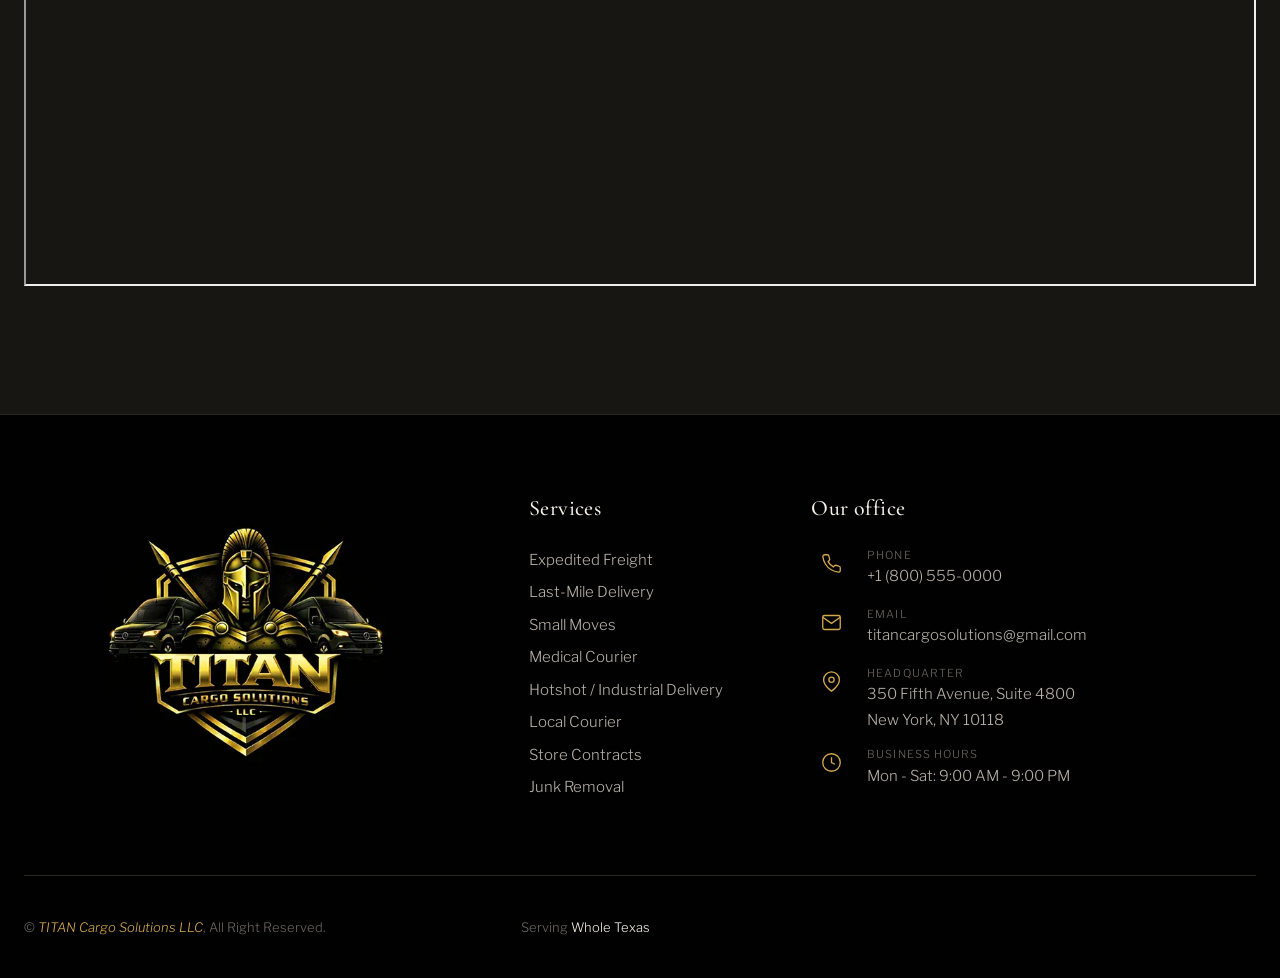
==== commit e4d7c393: "Updated" ====
--- a/index.html
+++ b/index.html
@@ -4,27 +4,26 @@
     <meta charset="UTF-8">
     <meta name="viewport" content="width=device-width, initial-scale=1.0">
     <title>TITAN Cargo Solutions LLC</title>
+
     <link rel="preconnect" href="https://fonts.googleapis.com">
     <link rel="preconnect" href="https://fonts.gstatic.com" crossorigin>
     <link href="https://fonts.googleapis.com/css2?family=Cormorant+Garamond:ital,wght@0,400;0,500;0,600;0,700;1,400&family=Libre+Franklin:wght@300;400;500;600&display=swap" rel="stylesheet">
-    <link rel="stylesheet" href="style.css">
-    <link href="./favicon.png" rel="icon">
-    <!--
-
-TemplateMo 610 Aurum Gold
-
-https://templatemo.com/tm-610-aurum-gold
-
--->
+    
+    <link rel="stylesheet" href="/assets/css/style.css">
+    
+    <link href="/assets/favicon.png" rel="icon">
 </head>
 <body>
+
+
+
     <!-- Navigation -->
     <nav class="nav" id="navbar">
         <div class="container">
             <div class="nav-inner">
                 <a href="#" class="logo">TITAN <span>Cargo Solutions</span></a>
                 <ul class="nav-links">
-                    <li><a href="./index.html">Home</a></li>
+                    <li><a href="/">Home</a></li>
                     <li><a href="#services">Services</a></li>
                     <li><a href="#why-us">Why Us</a></li>
                     <li><a href="#how-works">How works</a></li>
@@ -32,7 +31,7 @@
                 </ul>
                 <div class="nav-cta">
                     <a href="#" class="nav-link">Spanish</a>
-                    <a href="./quote.html" class="btn btn-primary">Get a quote</a>
+                    <a href="/quote" class="btn btn-primary">Get a quote</a>
                 </div>
                 <button class="mobile-menu-btn" id="mobileMenuBtn" aria-label="Open Menu">
                     <span></span>
@@ -55,7 +54,7 @@
             </svg>
         </button>
         <ul class="mobile-nav-links">
-            <li><a href="./index.html">Home</a></li>
+            <li><a href="/">Home</a></li>
             <li><a href="#services">Services</a></li>
             <li><a href="#why-us">Why Us</a></li>
             <li><a href="#how-works">How works</a></li>
@@ -63,7 +62,7 @@
             <li><a href="/es">Spanish</a></li>
         </ul>
         <div class="mobile-menu-cta">
-            <a href="./quote.html" class="btn btn-primary">Get a quote</a>
+            <a href="/quote" class="btn btn-primary">Get a quote</a>
         </div>
     </div>
 
@@ -81,7 +80,7 @@
                 Fast, reliable delivery across Texas - no stree, no surprises.<br>
                 Whether you're moving your first apartment, shipping medical supplies, or need same-day freight for your business... we've got you.
             </p>
-            <a href="./quote.html" class="btn btn-outline" style="font-size: 0.7rem; padding: 0.75rem 2rem;">Get a quote now</a>
+            <a href="/quote" class="btn btn-outline" style="font-size: 0.7rem; padding: 0.75rem 2rem;">Get a quote now</a>
         </div>
     </section>
 
@@ -131,7 +130,7 @@
                 </div>
                 <div class="about-visual">
                     <div class="price-card">
-                        <img src="./images/fleet.webp">
+                        <img src="/assets/images/fleet.webp">
                     </div>
                 </div>
             </div>
@@ -148,87 +147,90 @@
                 <p class="section-desc">We help <span class="gold">people</span> and <span class="gold">business</span> move forward faster</p>
             </div>
             <div class="offers-tab-content active" id="tab-coins">
-                <div class="offer-card">
-                    <div class="offer-image">
-                        <img src="./images/services/expedited-freight.webp" alt="Expedited freight with Titan Cargo Solutions">
+                
+                <div class="offer-card">
+                    <div class="offer-image">
+                        <img src="/assets/images/services/expedited-freight.webp" alt="Expedited Freight with Titan Cargo Solutions">
                     </div>
                     <div class="offer-info">
                         <h3 class="offer-name">Expedited Freight</h3>
                         <div class="offer-desc">Urgen deliveries that need to arrive yesterday. We priorize speed without compromising safety.</div>
                     </div>
                 </div>
-                <div class="offer-card">
-                    <div class="offer-image">
-                        <img src="./images/services/last-mile-delivery.webp" alt="Last-Mile delivery with Titan Cargo Solutions">
+                
+                <div class="offer-card">
+                    <div class="offer-image">
+                        <img src="/assets/images/services/last-mile-delivery.webp" alt="Last-Mile Delivery with Titan Cargo Solutions">
                     </div>
                     <div class="offer-info">
                         <h3 class="offer-name">Last-Mile Delivery</h3>
                         <div class="offer-desc">From distribution centers to doorsteps, we ensure your customers get their orders on time.</div>
-                        
-                    </div>
-                </div>
-                <div class="offer-card">
-                    <div class="offer-image">
-                        <img src="./images/services/small-moves.webp" alt="Small moves with Titan Cargo Solutions">
+                    </div>
+                </div>
+                
+                <div class="offer-card">
+                    <div class="offer-image">
+                        <img src="/assets/images/services/small-moves.webp" alt="Small Moves with Titan Cargo Solutions">
                     </div>
                     <div class="offer-info">
                         <h3 class="offer-name">Small Moves</h3>
                         <div class="offer-desc">Moving a few items? We handle residential and office moves with care.</div>
-                        
-                    </div>
-                </div>
-                <div class="offer-card">
-                    <div class="offer-image">
-                        <img src="./images/services/medical-courier.webp" alt="Medical courier with Titan Cargo Solutions">
+                    </div>
+                </div>
+                
+                <div class="offer-card">
+                    <div class="offer-image">
+                        <img src="/assets/images/services/medical-courier.webp" alt="Medical Courier with Titan Cargo Solutions">
                     </div>
                     <div class="offer-info">
                         <h3 class="offer-name">Medical Courier</h3>
                         <div class="offer-desc">Secure and timely transport of medical support, lab samples and equipment.</div>
-                        
-                    </div>
-                </div>
-                <div class="offer-card">
-                    <div class="offer-image">
-                        <img src="./images/services/industrial-delivery.webp" alt="Industrial delivery with Titan Cargo Solutions">
+                    </div>
+                </div>
+                
+                <div class="offer-card">
+                    <div class="offer-image">
+                        <img src="/assets/images/services/industrial-delivery.webp" alt="Hotshot / Industrial Delivery with Titan Cargo Solutions">
                     </div>
                     <div class="offer-info">
                         <h3 class="offer-name">Hotshot / Industrial Delivery</h3>
                         <div class="offer-desc">On-demand transport for industrial parts and equipment, straight to the job site.</div>
                     </div>
                 </div>
-                <div class="offer-card">
-                    <div class="offer-image">
-                        <img src="./images/services/local-delivery.webp" alt="Local courier with Titan Cargo Solutions">
+                
+                <div class="offer-card">
+                    <div class="offer-image">
+                        <img src="/assets/images/services/local-delivery.webp" alt="Local Courier with Titan Cargo Solutions">
                     </div>
                     <div class="offer-info">
                         <h3 class="offer-name">Local Courier</h3>
                         <div class="offer-desc">Quick same-day deliveries across the city for documents, packages and more.</div>
-                        
-                    </div>
-                </div>
-                <div class="offer-card">
-                    <div class="offer-image">
-                        <img src="./images/services/store-contract.webp" alt="Store contracts with Titan Cargo Solutions">
+                    </div>
+                </div>
+                
+                <div class="offer-card">
+                    <div class="offer-image">
+                        <img src="/assets/images/services/store-contract.webp" alt="Store Contracts with Titan Cargo Solutions">
                     </div>
                     <div class="offer-info">
                         <h3 class="offer-name">Store Contracts</h3>
                         <div class="offer-desc">Reliable partnership for retailers needing consistent restocking and deliveries.</div>
-                        
-                    </div>
-                </div>
-                <div class="offer-card">
-                    <div class="offer-image">
-                        <img src="./images/services/junk-removal.webp" alt="Junk removal with Titan Cargo Solutions">
+                    </div>
+                </div>
+                
+                <div class="offer-card">
+                    <div class="offer-image">
+                        <img src="/assets/images/services/junk-removal.webp" alt="Junk Removal with Titan Cargo Solutions">
                     </div>
                     <div class="offer-info">
                         <h3 class="offer-name">Junk Removal</h3>
                         <div class="offer-desc">Need to clear out unwanted items? We haul away junk responsibly.</div>
-                        
-                    </div>
-                </div>
+                    </div>
+                </div>
+                
             </div>
             <div class="btn-wrapper">
-                <a href="./quote.html" class="btn btn-primary">Request a quote</a>
+                <a href="/quote" class="btn btn-primary">Request a quote</a>
             </div>
         </div>
     </section>
@@ -245,7 +247,6 @@
                 <div class="service-card">
                     <div class="service-icon">
                         <svg xmlns="http://www.w3.org/2000/svg" width="28" height="28" viewBox="0 0 24 24" fill="none" stroke="currentColor" stroke-width="2" stroke-linecap="round" stroke-linejoin="round" class="icon icon-tabler icons-tabler-outline icon-tabler-shield-check"><path stroke="none" d="M0 0h24v24H0z" fill="none"/><path d="M11.46 20.846a12 12 0 0 1 -7.96 -14.846a12 12 0 0 0 8.5 -3a12 12 0 0 0 8.5 3a12 12 0 0 1 -.09 7.06" /><path d="M15 19l2 2l4 -4" /></svg>
-                        
                     </div>
                     <h3 class="service-title">Reliable service</h3>
                     <p class="service-desc">Professional drivers focused on safety, punctuality and care.</p>
@@ -309,7 +310,7 @@
                         <svg xmlns="http://www.w3.org/2000/svg" width="24" height="24" viewBox="0 0 24 24" fill="none" stroke="currentColor" stroke-width="2" stroke-linecap="round" stroke-linejoin="round" class="icon icon-tabler icons-tabler-outline icon-tabler-phone"><path stroke="none" d="M0 0h24v24H0z" fill="none"/><path d="M5 4h4l2 5l-2.5 1.5a11 11 0 0 0 5 5l1.5 -2.5l5 2v4a2 2 0 0 1 -2 2a16 16 0 0 1 -15 -15a2 2 0 0 1 2 -2" /></svg>
                         &nbsp; <span style="padding-left: 7px;">Call us</span>  
                     </a>
-                    <a href="./quote.html" class="btn btn-primary">Get a quote</a>
+                    <a href="/quote" class="btn btn-primary">Get a quote</a>
                 </div>
             </div>
         </div>
@@ -347,7 +348,7 @@
                 </div>
                 <div class="why-visual">
                     <div class="price-card">
-                        <img src="./images/titan.webp" class="img-shadow">
+                        <img src="/assets/images/titan.webp" class="img-shadow">
                     </div>
                     
                 </div>
@@ -357,12 +358,10 @@
                     <svg xmlns="http://www.w3.org/2000/svg" width="24" height="24" viewBox="0 0 24 24" fill="none" stroke="currentColor" stroke-width="2" stroke-linecap="round" stroke-linejoin="round" class="icon icon-tabler icons-tabler-outline icon-tabler-phone"><path stroke="none" d="M0 0h24v24H0z" fill="none"/><path d="M5 4h4l2 5l-2.5 1.5a11 11 0 0 0 5 5l1.5 -2.5l5 2v4a2 2 0 0 1 -2 2a16 16 0 0 1 -15 -15a2 2 0 0 1 2 -2" /></svg>
                     &nbsp; <span style="padding-left: 7px;">Call us</span>  
                 </a>
-                <a href="./quote.html" class="btn btn-primary">Get a quote</a>
-            </div>
-        </div>
-    </section>
-
-    
+                <a href="/quote" class="btn btn-primary">Get a quote</a>
+            </div>
+        </div>
+    </section>
 
     <!-- Testimonials -->
     <section class="testimonials">
@@ -447,93 +446,106 @@
         </div>
     </section>
 
-    <!-- Footer -->
-    <footer class="footer">
-        <div class="container">
-            <div class="footer-grid">
-                <div class="footer-brand">
-                    <img src="./images/logo.webp">
-                </div>
-                <div class="footer-col">
-                    <h4 class="footer-title">Services</h4>
-                    <ul class="footer-links">
-                        <li><a href="#">Expedited Freight</a></li>
-                        <li><a href="#">Last-Mile Delivery</a></li>
-                        <li><a href="#">Small Moves</a></li>
-                        <li><a href="#">Medical Courier</a></li>
-                        <li><a href="#">Hotshot / Industrial Delivery</a></li>
-                        <li><a href="#">Local Courier</a></li>
-                        <li><a href="#">Store Contracts</a></li>
-                        <li><a href="#">Junk Removal</a></li>
-                    </ul>
-                </div>
-                <div class="footer-col">
-                    <h4 class="footer-title">Our office</h4>
-                    <ul class="office-details">
-                        <li>
-                            <div class="office-icon">
-                                <svg width="21" height="21" viewBox="0 0 24 24" fill="none" stroke="currentColor" stroke-width="1.5">
-                                    <path d="M22 16.92v3a2 2 0 01-2.18 2 19.79 19.79 0 01-8.63-3.07 19.5 19.5 0 01-6-6 19.79 19.79 0 01-3.07-8.67A2 2 0 014.11 2h3a2 2 0 012 1.72 12.84 12.84 0 00.7 2.81 2 2 0 01-.45 2.11L8.09 9.91a16 16 0 006 6l1.27-1.27a2 2 0 012.11-.45 12.84 12.84 0 002.81.7A2 2 0 0122 16.92z"/>
-                                </svg>
-                            </div>
-                            <div class="office-text">
-                                <div class="office-label">Phone</div>
-                                <div class="office-value">+1 (800) 555-0000</div>
-                            </div>
-                        </li>
-                        <li>
-                            <div class="office-icon">
-                                <svg width="21" height="21" viewBox="0 0 24 24" fill="none" stroke="currentColor" stroke-width="1.5">
-                                    <path d="M4 4h16c1.1 0 2 .9 2 2v12c0 1.1-.9 2-2 2H4c-1.1 0-2-.9-2-2V6c0-1.1.9-2 2-2z"/>
-                                    <polyline points="22,6 12,13 2,6"/>
-                                </svg>
-                            </div>
-                            <div class="office-text">
-                                <div class="office-label">Email</div>
-                                <div class="office-value">titancargosolutions@gmail.com</div>
-                            </div>
-                        </li>
-                        <li>
-                            <div class="office-icon">
-                                <svg width="21" height="21" viewBox="0 0 24 24" fill="none" stroke="currentColor" stroke-width="1.5">
-                                    <path d="M21 10c0 7-9 13-9 13s-9-6-9-13a9 9 0 0118 0z"/>
-                                    <circle cx="12" cy="10" r="3"/>
-                                </svg>
-                            </div>
-                            <div class="office-text">
-                                <div class="office-label">Headquarter</div>
-                                <div class="office-value">350 Fifth Avenue, Suite 4800<br>New York, NY 10118</div>
-                            </div>
-                        </li>
-                        <li>
-                            <div class="office-icon">
-                                <svg width="21" height="21" viewBox="0 0 24 24" fill="none" stroke="currentColor" stroke-width="1.5">
-                                    <circle cx="12" cy="12" r="10"/>
-                                    <polyline points="12 6 12 12 16 14"/>
-                                </svg>
-                            </div>
-                            <div class="office-text">
-                                <div class="office-label">Business Hours</div>
-                                <div class="office-value">Mon - Sat: 9:00 AM - 9:00 PM</div>
-                            </div>
-                        </li>
-                    </ul>
-                </div>
-                
-            </div>
-            <div class="footer-bottom">
-                <div class="footer-bottom-grid">
-                    <div>
-                        <p class="footer-copy">&copy; <span class="gold">TITAN Cargo Solutions LLC</span>, All Right Reserved.</p>
-                    </div>
-                    <div>
-                        <p class="footer-copy">Serving <span class="footer-service">Whole Texas</span></p>
-                    </div>
-                </div>
-            </div>
-        </div>
-    </footer>
-
-<script src="script.js"></script>
+
+
+<!-- Footer -->
+<footer class="footer">
+    <div class="container">
+        <div class="footer-grid">
+            <div class="footer-brand">
+                <img src="/assets/images/logo.webp">
+            </div>
+            <div class="footer-col">
+                <h4 class="footer-title">Services</h4>
+                <ul class="footer-links">
+                
+                    <li><a href="#">Expedited Freight</a></li>
+                
+                    <li><a href="#">Last-Mile Delivery</a></li>
+                
+                    <li><a href="#">Small Moves</a></li>
+                
+                    <li><a href="#">Medical Courier</a></li>
+                
+                    <li><a href="#">Hotshot / Industrial Delivery</a></li>
+                
+                    <li><a href="#">Local Courier</a></li>
+                
+                    <li><a href="#">Store Contracts</a></li>
+                
+                    <li><a href="#">Junk Removal</a></li>
+                
+                </ul>
+            </div>
+            <div class="footer-col">
+                <h4 class="footer-title">Our office</h4>
+                <ul class="office-details">
+                    <li>
+                        <div class="office-icon">
+                            <svg width="21" height="21" viewBox="0 0 24 24" fill="none" stroke="currentColor" stroke-width="1.5">
+                                <path d="M22 16.92v3a2 2 0 01-2.18 2 19.79 19.79 0 01-8.63-3.07 19.5 19.5 0 01-6-6 19.79 19.79 0 01-3.07-8.67A2 2 0 014.11 2h3a2 2 0 012 1.72 12.84 12.84 0 00.7 2.81 2 2 0 01-.45 2.11L8.09 9.91a16 16 0 006 6l1.27-1.27a2 2 0 012.11-.45 12.84 12.84 0 002.81.7A2 2 0 0122 16.92z"/>
+                            </svg>
+                        </div>
+                        <div class="office-text">
+                            <div class="office-label">Phone</div>
+                            <div class="office-value">+1 (800) 555-0000</div>
+                        </div>
+                    </li>
+                    <li>
+                        <div class="office-icon">
+                            <svg width="21" height="21" viewBox="0 0 24 24" fill="none" stroke="currentColor" stroke-width="1.5">
+                                <path d="M4 4h16c1.1 0 2 .9 2 2v12c0 1.1-.9 2-2 2H4c-1.1 0-2-.9-2-2V6c0-1.1.9-2 2-2z"/>
+                                <polyline points="22,6 12,13 2,6"/>
+                            </svg>
+                        </div>
+                        <div class="office-text">
+                            <div class="office-label">Email</div>
+                            <div class="office-value">titancargosolutions@gmail.com</div>
+                        </div>
+                    </li>
+                    <li>
+                        <div class="office-icon">
+                            <svg width="21" height="21" viewBox="0 0 24 24" fill="none" stroke="currentColor" stroke-width="1.5">
+                                <path d="M21 10c0 7-9 13-9 13s-9-6-9-13a9 9 0 0118 0z"/>
+                                <circle cx="12" cy="10" r="3"/>
+                            </svg>
+                        </div>
+                        <div class="office-text">
+                            <div class="office-label">Headquarter</div>
+                            <div class="office-value">350 Fifth Avenue, Suite 4800<br>New York, NY 10118</div>
+                        </div>
+                    </li>
+                    <li>
+                        <div class="office-icon">
+                            <svg width="21" height="21" viewBox="0 0 24 24" fill="none" stroke="currentColor" stroke-width="1.5">
+                                <circle cx="12" cy="12" r="10"/>
+                                <polyline points="12 6 12 12 16 14"/>
+                            </svg>
+                        </div>
+                        <div class="office-text">
+                            <div class="office-label">Business Hours</div>
+                            <div class="office-value">Mon - Sat: 9:00 AM - 9:00 PM</div>
+                        </div>
+                    </li>
+                </ul>
+            </div>
+            
+        </div>
+        <div class="footer-bottom">
+            <div class="footer-bottom-grid">
+                <div>
+                    <p class="footer-copy">&copy; <span class="gold">TITAN Cargo Solutions LLC</span>, All Right Reserved.</p>
+                </div>
+                <div>
+                    <p class="footer-copy">Serving <span class="footer-service">Whole Texas</span></p>
+                </div>
+            </div>
+        </div>
+    </div>
+</footer>
+
+
+
+<script src="/assets/js/script.js"></script>
 </body>
 </html>
--- a/assets/css/style.css
+++ b/assets/css/style.css
@@ -0,0 +1,2077 @@
+@charset "utf-8";
+/* CSS Document 
+
+TemplateMo 610 Aurum Gold
+
+https://templatemo.com/tm-610-aurum-gold
+
+*/
+
+:root {
+	--gold-primary: #B8860B;
+	--gold-light: #D4A84B;
+	--gold-dark: #8B6914;
+	--gold-accent: #C9A227;
+	--bg-dark: #090909;
+	--bg-card: #181613;
+	--bg-card-hover: #252119;
+	--text-primary: #F5F0E8;
+	--text-secondary: #b6b0a7;
+	--text-muted: #6B6560;
+	--border-color: #2A2622;
+	--success: #4A7C59;
+	--danger: #8B3A3A;
+	--bg-black: #010101;
+}
+
+* {
+	margin: 0;
+	padding: 0;
+	box-sizing: border-box;
+}
+
+html {
+	scroll-behavior: smooth;
+}
+
+body {
+	font-family: 'Libre Franklin', sans-serif;
+	background-color: var(--bg-dark);
+	color: var(--text-primary);
+	line-height: 1.7;
+	font-weight: 300;
+	overflow-x: hidden;
+}
+
+/* Noise texture overlay */
+body::before {
+	content: '';
+	position: fixed;
+	top: 0;
+	left: 0;
+	width: 100%;
+	height: 100%;
+	pointer-events: none;
+	opacity: 0.03;
+	z-index: 9999;
+	background-image: url("data:image/svg+xml,%3Csvg viewBox='0 0 256 256' xmlns='http://www.w3.org/2000/svg'%3E%3Cfilter id='noise'%3E%3CfeTurbulence type='fractalNoise' baseFrequency='0.9' numOctaves='4' stitchTiles='stitch'/%3E%3C/filter%3E%3Crect width='100%25' height='100%25' filter='url(%23noise)'/%3E%3C/svg%3E");
+}
+
+h1,
+h2,
+h3,
+h4,
+h5,
+h6 {
+	font-family: 'Cormorant Garamond', serif;
+	font-weight: 500;
+	line-height: 1.2;
+	letter-spacing: 0.02em;
+}
+
+a {
+	color: inherit;
+	text-decoration: none;
+	transition: color 0.3s ease;
+}
+
+img {
+	max-width: 100%;
+	height: auto;
+}
+
+.container {
+	max-width: 1280px;
+	margin: 0 auto;
+	padding: 0 24px;
+}
+
+/* Navigation */
+.nav {
+	position: fixed;
+	top: 0;
+	left: 0;
+	right: 0;
+	z-index: 1000;
+	padding: 20px 0;
+	transition: all 0.4s ease;
+	background-color: rgba(10, 10, 10, 0.65);
+}
+
+.nav.scrolled {
+	background: rgba(15, 14, 12, 0.95);
+	backdrop-filter: blur(20px);
+	padding: 14px 0;
+	border-bottom: 1px solid var(--border-color);
+}
+
+.nav-inner {
+	display: flex;
+	align-items: center;
+	justify-content: space-between;
+}
+
+.logo {
+	font-family: 'Cormorant Garamond', serif;
+	font-size: 24px;
+	font-weight: 600;
+	color: var(--gold-light);
+	letter-spacing: 0.4em;
+	text-transform: uppercase;
+}
+
+.logo span {
+	/*color: var(--text-primary);*/
+	font-weight: 400;
+	font-size: x-small;
+	display: block;
+	line-height: 0.1;
+	letter-spacing: 0.15em;
+}
+
+.nav-links {
+	display: flex;
+	align-items: center;
+	gap: 40px;
+	list-style: none;
+}
+
+.nav-links a {
+	font-size: 13px;
+	font-weight: 400;
+	letter-spacing: 0.1em;
+	text-transform: uppercase;
+	color: var(--text-secondary);
+	position: relative;
+	padding: 8px 0;
+	transition: color 0.4s ease;
+}
+
+a.nav-link {
+	font-size: 13px;
+	font-weight: 400;
+	letter-spacing: 0.1em;
+	text-transform: uppercase;
+	color: var(--text-secondary);
+	position: relative;
+	margin: 8px 12px 8px 0;
+	transition: color 0.4s ease;
+}
+
+.nav-links a::before,
+a.nav-link::before  {
+	content: '';
+    border-bottom: 1px solid var(--gold-light);
+    position: absolute;
+    left: 0;
+    padding: 0;
+    top: 90%;
+    width: 100%;
+    transform: translateY(-50%);
+    color: var(--gold-primary);
+    font-size: 10px;
+    opacity: 0;
+    transition: opacity 0.3s ease, left 0.3s ease;
+}
+
+.nav-links a:hover,
+.nav-links a.active,
+a.nav-link:hover {
+	color: var(--gold-light);
+}
+
+.nav-links a:hover::before,
+.nav-links a.active::before,
+a.nav-link:hover::before {
+	opacity: 1;
+	/*left: -16px;*/
+}
+
+.nav-cta {
+	display: flex;
+	align-items: center;
+	gap: 16px;
+}
+
+/* Mobile Menu Styles */
+.mobile-menu {
+	position: fixed;
+	top: 0;
+	right: -100%;
+	width: 100%;
+	max-width: 400px;
+	height: 100vh;
+	background: var(--bg-card);
+	z-index: 2000;
+	padding: 90px 40px 40px;
+	transition: right 0.4s cubic-bezier(0.4, 0, 0.2, 1);
+	border-left: 1px solid var(--border-color);
+	overflow-y: auto;
+}
+
+.mobile-menu.open {
+	right: 0;
+}
+
+.mobile-menu-overlay {
+	position: fixed;
+	top: 0;
+	left: 0;
+	width: 100%;
+	height: 100%;
+	background: rgba(0, 0, 0, 0.7);
+	z-index: 1999;
+	opacity: 0;
+	visibility: hidden;
+	transition: opacity 0.4s ease, visibility 0.4s ease;
+}
+
+.mobile-menu-overlay.open {
+	opacity: 1;
+	visibility: visible;
+}
+
+.mobile-menu-close {
+	position: absolute;
+	top: 24px;
+	right: 24px;
+	width: 48px;
+	height: 48px;
+	background: none;
+	border: 1px solid var(--border-color);
+	color: var(--text-secondary);
+	cursor: pointer;
+	display: flex;
+	align-items: center;
+	justify-content: center;
+	transition: all 0.3s ease;
+}
+
+.mobile-menu-close:hover {
+	border-color: var(--gold-primary);
+	color: var(--gold-light);
+}
+
+.mobile-nav-links {
+	list-style: none;
+	margin-bottom: 40px;
+}
+
+.mobile-nav-links li {
+	border-bottom: 1px solid var(--border-color);
+}
+
+.mobile-nav-links a {
+	display: block;
+	padding: 10px 0;
+	font-family: 'Cormorant Garamond', serif;
+	font-size: 21px;
+	color: var(--text-secondary);
+	transition: all 0.3s ease;
+	position: relative;
+}
+
+.mobile-nav-links a::after {
+	content: '→';
+	position: absolute;
+	right: 0;
+	top: 50%;
+	transform: translateY(-50%) translateX(-10px);
+	opacity: 0;
+	color: var(--gold-primary);
+	transition: all 0.3s ease;
+}
+
+.mobile-nav-links a:hover,
+.mobile-nav-links a.active {
+	color: var(--gold-light);
+	padding-left: 12px;
+}
+
+.mobile-nav-links a:hover::after,
+.mobile-nav-links a.active::after {
+	opacity: 1;
+	transform: translateY(-50%) translateX(0);
+}
+
+.mobile-menu-cta {
+	display: flex;
+	flex-direction: column;
+	gap: 12px;
+}
+
+.mobile-menu-cta .btn {
+	width: 100%;
+	text-align: center;
+}
+
+.btn {
+	display: inline-flex;
+	align-items: center;
+	justify-content: center;
+	padding: 14px 32px;
+	font-size: 12px;
+	font-weight: 500;
+	letter-spacing: 0.15em;
+	text-transform: uppercase;
+	border: none;
+	cursor: pointer;
+	transition: all 0.3s ease;
+	font-family: 'Libre Franklin', sans-serif;
+}
+
+.btn-outline {
+	background: transparent;
+	border: 1px solid var(--gold-primary);
+	color: var(--gold-light);
+}
+
+.btn-outline:hover {
+	background: var(--gold-primary);
+	color: var(--bg-dark);
+}
+
+.btn-primary {
+	background: linear-gradient(135deg, var(--gold-primary) 0%, var(--gold-dark) 100%);
+	color: var(--bg-dark);
+	border: 1px solid var(--gold-light);
+}
+
+.btn-primary:hover {
+	background: linear-gradient(135deg, var(--gold-light) 0%, var(--gold-primary) 100%);
+	transform: translateY(-2px);
+	box-shadow: 0 8px 30px rgba(184, 134, 11, 0.3);
+}
+
+.mobile-menu-btn {
+	display: none;
+	flex-direction: column;
+	gap: 6px;
+	background: none;
+	border: 1px solid var(--border-color);
+	cursor: pointer;
+	padding: 12px;
+	transition: all 0.3s ease;
+}
+
+.mobile-menu-btn:hover {
+	border-color: var(--gold-primary);
+}
+
+.mobile-menu-btn span {
+	width: 20px;
+	height: 1.5px;
+	background: var(--gold-light);
+	transition: all 0.3s ease;
+	transform-origin: center;
+}
+
+.mobile-menu-btn.active span:nth-child(1) {
+	transform: rotate(45deg) translate(5px, 5px);
+}
+
+.mobile-menu-btn.active span:nth-child(2) {
+	opacity: 0;
+}
+
+.mobile-menu-btn.active span:nth-child(3) {
+	transform: rotate(-45deg) translate(5px, -5px);
+}
+
+/* Hide body scroll when menu open */
+body.menu-open {
+	overflow: hidden;
+}
+
+/* Hero Section */
+.hero {
+	padding: 8rem 2rem 4rem;
+	text-align: center;
+	position: relative;
+	overflow: hidden;
+}
+
+.hero::before {
+	content: '';
+	position: absolute;
+	top: -50%;
+	left: -50%;
+	width: 200%;
+	height: 200%;
+	background: radial-gradient(circle, rgb(18 17 15) 0%, transparent 50%);
+	animation: pulse 20s ease-in-out infinite;
+}
+
+/* Rotating Background Images */
+.hero-backgrounds {
+	position: absolute;
+	top: 0;
+	left: 0;
+	width: 100%;
+	height: 100%;
+	z-index: -1;
+}
+
+.hero-bg {
+	position: absolute;
+	top: 0;
+	left: 0;
+	width: 100%;
+	height: 100%;
+	opacity: 0;
+	background-size: cover;
+	background-position: center;
+	background-repeat: no-repeat;
+	transition: opacity 2s ease-in-out;
+}
+
+.hero-bg.active {
+	opacity: 1;
+}
+
+.hero-bg::after {
+	content: '';
+	position: absolute;
+	top: 0;
+	left: 0;
+	width: 100%;
+	height: 100%;
+	background: linear-gradient(to bottom, rgba(38, 38, 40, 0.55), rgba(38, 38, 40, 0.3));
+}
+
+.hero-bg:nth-child(1) {
+	background-image: url('../images/hero1.webp');
+}
+
+.hero-bg:nth-child(2) {
+	background-image: url('../images/hero3.webp');
+}
+
+.hero-bg:nth-child(3) {
+	background-image: url('../images/hero2.webp');
+}
+.hero-bg:nth-child(4) {
+	background-image: url('../images/hero4.webp');
+}
+
+
+.hero-content {
+	max-width: 800px;
+	margin: 0 auto;
+	position: relative;
+	z-index: 1;
+}
+
+.h1 {
+	font-size: 3.5rem;
+	margin-bottom: 2rem;
+	line-height: 1.3;
+	background: linear-gradient(to right, #ffffff, #94a3b8);
+	background-clip: text;
+	-webkit-background-clip: text;
+	-webkit-text-fill-color: transparent;
+	animation: fadeInUp 0.8s ease-out;
+}
+
+.hero-subtitle {
+	font-size: 1.25rem;
+	color: var(--text-secondary);
+	margin-bottom: 2.5rem;
+	text-shadow: 0 0 3px var(--border-color);
+	animation: fadeInUp 0.8s ease-out 0.2s both;
+	padding: 0 12px;
+}
+
+@keyframes fadeInUp {
+	from {
+		opacity: 0;
+		transform: translateY(60px);
+	}
+	to {
+		opacity: 1;
+		transform: translateY(0);
+	}
+}
+/* Hero Section */
+.about {
+	min-height: 100vh;
+	display: flex;
+	align-items: center;
+	position: relative;
+	padding: 80px 0 70px;
+	overflow: hidden;
+}
+
+.about::before {
+	content: '';
+	position: absolute;
+	top: -50%;
+	right: -20%;
+	width: 80%;
+	height: 150%;
+	background: radial-gradient(ellipse at center, rgba(184, 134, 11, 0.08) 0%, transparent 60%);
+	pointer-events: none;
+}
+
+.about-grid {
+	display: grid;
+	grid-template-columns: 1fr 1fr;
+	gap: 80px;
+	align-items: center;
+}
+
+.about-content {
+	position: relative;
+	z-index: 2;
+	padding: 12px;
+}
+
+.about-badge {
+	display: inline-flex;
+	align-items: center;
+	gap: 10px;
+	padding: 10px 20px;
+	background: var(--bg-card);
+	border: 1px solid var(--border-color);
+	margin-bottom: 32px;
+	font-size: 12px;
+	letter-spacing: 0.1em;
+	text-transform: uppercase;
+	color: var(--text-secondary);
+}
+
+.about-badge .dot {
+	width: 8px;
+	height: 8px;
+	background: var(--success);
+	border-radius: 50%;
+	animation: pulse 2s infinite;
+}
+
+@keyframes pulse {
+
+	0%,
+	100% {
+		opacity: 1;
+	}
+
+	50% {
+		opacity: 0.5;
+	}
+}
+
+.about-title {
+	font-size: clamp(32px, 4vw, 45px);
+	color: var(--text-primary);
+	margin-bottom: 24px;
+	font-weight: 400;
+	text-align: center;
+	padding-bottom: 12px;
+}
+
+.gold {
+	color: var(--gold-light);
+	font-style: italic;
+}
+
+.about-desc {
+	font-size: 18px;
+	color: var(--text-secondary);
+	max-width: 480px;
+	margin-bottom: 40px;
+	line-height: 1.8;
+}
+
+.about-actions {
+	display: flex;
+	gap: 16px;
+	margin-bottom: 60px;
+}
+
+.about-stats {
+	display: grid;
+	grid-template-columns: repeat(3, 1fr);
+	gap: 32px;
+	padding-top: 40px;
+	border-top: 1px solid var(--border-color);
+}
+
+.stat-item {
+	text-align: left;
+}
+
+.stat-value {
+	font-family: 'Cormorant Garamond', serif;
+	font-size: 36px;
+	color: var(--gold-light);
+	margin-bottom: 4px;
+}
+
+.stat-label {
+	font-size: 12px;
+	color: var(--text-muted);
+	text-transform: uppercase;
+	letter-spacing: 0.1em;
+}
+
+/* Price Card */
+.about-visual {
+	position: relative;
+}
+
+
+/* Price Card */
+.hero-visual {
+	position: relative;
+}
+
+
+.price-card::before {
+	content: '';
+	position: absolute;
+	top: -1px;
+	left: 40px;
+	right: 40px;
+	height: 2px;
+	background: linear-gradient(90deg, transparent, var(--gold-primary), transparent);
+}
+
+.price-header {
+	display: flex;
+	align-items: center;
+	justify-content: space-between;
+	margin-bottom: 32px;
+}
+
+.price-label {
+	font-size: 12px;
+	text-transform: uppercase;
+	letter-spacing: 0.15em;
+	color: var(--text-muted);
+}
+
+.price-live {
+	display: flex;
+	align-items: center;
+	gap: 8px;
+	font-size: 11px;
+	color: var(--success);
+	text-transform: uppercase;
+	letter-spacing: 0.1em;
+}
+
+.price-live::before {
+	content: '';
+	width: 6px;
+	height: 6px;
+	background: var(--success);
+	border-radius: 50%;
+	animation: pulse 1.5s infinite;
+}
+
+.price-main {
+	margin-bottom: 32px;
+}
+
+.price-value {
+	font-family: 'Cormorant Garamond', serif;
+	font-size: 64px;
+	color: var(--text-primary);
+	line-height: 1;
+	margin-bottom: 8px;
+}
+
+.price-value .currency {
+	font-size: 32px;
+	color: var(--gold-light);
+	vertical-align: top;
+}
+
+.price-change {
+	display: inline-flex;
+	align-items: center;
+	gap: 8px;
+	padding: 6px 12px;
+	background: rgba(74, 124, 89, 0.15);
+	color: var(--success);
+	font-size: 14px;
+	font-weight: 500;
+}
+
+.price-change.down {
+	background: rgba(139, 58, 58, 0.15);
+	color: var(--danger);
+}
+
+.price-metals {
+	display: grid;
+	grid-template-columns: repeat(2, 1fr);
+	gap: 16px;
+	padding-top: 32px;
+	border-top: 1px solid var(--border-color);
+}
+
+.metal-item {
+	padding: 20px;
+	background: var(--bg-dark);
+	border: 1px solid var(--border-color);
+	transition: all 0.3s ease;
+}
+
+.metal-item:hover {
+	border-color: var(--gold-primary);
+}
+
+.metal-name {
+	font-size: 11px;
+	text-transform: uppercase;
+	letter-spacing: 0.1em;
+	color: var(--text-muted);
+	margin-bottom: 8px;
+}
+
+.metal-price {
+	font-family: 'Cormorant Garamond', serif;
+	font-size: 24px;
+	color: var(--text-primary);
+}
+
+.metal-change {
+	font-size: 12px;
+	color: var(--success);
+	margin-top: 4px;
+}
+
+.metal-change.down {
+	color: var(--danger);
+}
+
+/* Section Styles */
+section {
+	padding: 120px 0;
+}
+
+.section-header {
+	text-align: center;
+	max-width: 85%;
+	margin: 0 auto 80px;
+}
+
+.section-header.left-align{
+	text-align: left !important;
+	max-width: 80%;
+	margin: 0 0 40px 0 !important;
+}
+
+.section-label {
+	font-size: 12px;
+	text-transform: uppercase;
+	letter-spacing: 0.2em;
+	color: var(--gold-primary);
+	margin-bottom: 16px;
+}
+
+.section-title {
+	font-size: clamp(36px, 4vw, 52px);
+	color: var(--text-primary);
+	margin-bottom: 20px;
+}
+
+.section-desc {
+	font-size: 17px;
+	color: var(--text-secondary);
+	line-height: 1.7;
+}
+
+/* Services Section */
+.offers-tab-content {
+
+	display: none;
+}
+
+.offers-tab-content.active {
+	display: grid;
+	grid-template-columns: repeat(4, 1fr);
+	gap: 24px;
+}
+
+@media (max-width: 1200px) {
+
+	.offers-tab-content.active,
+	.offers-grid {
+		grid-template-columns: repeat(3, 1fr);
+		gap: 20px;
+	}
+}
+
+@media (max-width: 900px) {
+
+	.offers-tab-content.active,
+	.offers-grid {
+		grid-template-columns: repeat(2, 1fr);
+		gap: 16px;
+	}
+}
+
+@media (max-width: 480px) {
+
+	.offers-tab-content.active,
+	.offers-grid {
+		grid-template-columns: 1fr;
+		gap: 16px;
+	}
+
+	.offer-info {
+		padding: 20px;
+	}
+
+	.offer-name {
+		font-size: 18px;
+	}
+
+	.offer-desc {
+		font-size: 11px;
+		margin-bottom: 12px;
+	}
+
+	.offer-price {
+		font-size: 22px;
+	}
+
+	.offer-btn {
+		width: 36px;
+		height: 36px;
+		font-size: 18px;
+	}
+}
+
+.offer-card {
+	background: var(--border-color);
+	border: 1px solid var(--bg-card);
+	overflow: hidden;
+	transition: all 0.4s ease;
+}
+
+.offer-card:hover {
+	border-color: var(--gold-dark);
+	transform: translateY(-4px);
+	box-shadow: 0 0 8px var(--gold-dark);
+}
+
+.offer-image {
+	aspect-ratio: 1;
+	background: linear-gradient(180deg, #1F1D1A 0%, #151412 100%);
+	display: flex;
+	align-items: center;
+	justify-content: center;
+	position: relative;
+	overflow: hidden;
+}
+
+.offer-image::after {
+	content: '';
+	position: absolute;
+	top: 0;
+	left: 0;
+	right: 0;
+	bottom: 0;
+	background: radial-gradient(circle at 30% 30%, rgba(184, 134, 11, 0.08) 0%, transparent 60%);
+	pointer-events: none;
+}
+
+.offer-image img {
+	width: 100%;
+	height: 100%;
+	object-fit: cover;
+	transition: transform 0.5s ease;
+}
+
+/*
+.offer-image::before {
+	position: absolute;
+	content: "";
+	top: 0;
+	left: 0;
+	right: 0;
+	bottom: 0;
+	background-color: rgba(0, 0, 0, 0.2);
+	transition: background-color 0.5s ease;
+}
+*/
+
+.offer-card:hover .offer-image img {
+	transform: scale(1.05);
+}
+
+.offer-info {
+	padding: 24px;
+}
+
+.offer-name {
+	font-family: 'Cormorant Garamond', serif;
+	font-size: 22px;
+	color: var(--text-primary);
+	margin-bottom: 15px;
+}
+
+.offer-desc {
+	font-size: 15px;
+	color: var(--text-secondary);	
+	margin-bottom: 16px;
+}
+
+.offer-footer {
+	display: flex;
+	align-items: center;
+	justify-content: space-between;
+}
+
+.offer-price {
+	font-family: 'Cormorant Garamond', serif;
+	font-size: 24px;
+	color: var(--gold-light);
+}
+
+.offer-btn {
+	width: 40px;
+	height: 40px;
+	display: flex;
+	align-items: center;
+	justify-content: center;
+	background: transparent;
+	border: 1px solid var(--border-color);
+	color: var(--text-secondary);
+	font-size: 20px;
+	cursor: pointer;
+	transition: all 0.3s ease;
+}
+
+.offer-btn:hover {
+	background: var(--gold-primary);
+	border-color: var(--gold-primary);
+	color: var(--bg-dark);
+}
+
+.services {
+	background: var(--bg-card);
+	position: relative;
+}
+
+.services::before {
+	content: '';
+	position: absolute;
+	top: 0;
+	left: 0;
+	right: 0;
+	height: 1px;
+	background: linear-gradient(90deg, transparent, var(--border-color), transparent);
+}
+
+.services-grid {
+	display: grid;
+	grid-template-columns: repeat(4, 1fr);
+	gap: 24px;
+}
+
+@media (max-width: 1200px) {
+	.services-grid {
+		grid-template-columns: repeat(2, 1fr);
+	}
+}
+
+@media (max-width: 600px) {
+	.services-grid {
+		grid-template-columns: 1fr;
+	}
+}
+
+.service-card {
+	padding: 48px 32px;
+	background: var(--bg-dark);
+	border: 1px solid var(--border-color);
+	text-align: center;
+	transition: all 0.4s ease;
+	position: relative;
+	overflow: hidden;
+}
+
+.service-card::before {
+	content: '';
+	position: absolute;
+	top: 0;
+	left: 0;
+	right: 0;
+	height: 2px;
+	background: var(--gold-primary);
+	transform: scaleX(0);
+	transition: transform 0.4s ease;
+}
+
+.service-card:hover {
+	transform: translateY(-8px);
+	border-color: var(--gold-dark);
+	background: var(--bg-card-hover);
+}
+
+.service-card:hover::before {
+	transform: scaleX(1);
+}
+
+.service-icon {
+	width: 64px;
+	height: 64px;
+	margin: 0 auto 24px;
+	display: flex;
+	align-items: center;
+	justify-content: center;
+	border: 1px solid var(--gold-accent);
+	color: var(--gold-light);
+	font-size: 24px;
+	transition: all 0.4s ease;
+}
+
+.service-card:hover .service-icon {
+	background: var(--gold-primary);
+	color: var(--bg-dark);
+	border-color: var(--gold-primary);
+}
+
+.service-title {
+	font-size: 22px;
+	color: var(--text-primary);
+	margin-bottom: 16px;
+}
+
+.service-desc {
+	font-size: 15px;
+	color: var(--text-secondary);
+	line-height: 1.7;
+}
+
+.btn-wrapper {
+	margin-top: 60px;
+	width: 100%;
+	align-items: center;
+	text-align: center;
+}
+
+/* Why Gold Section */
+.why-gold {
+	position: relative;
+}
+
+.why-grid {
+	display: grid;
+	grid-template-columns: 1fr 1fr;
+	gap: 80px;
+	align-items: center;
+	padding-bottom: 60px;
+}
+
+.why-content {
+	padding-right: 40px;
+}
+
+.why-content .section-label {
+	text-align: left;
+}
+
+.why-content .section-title {
+	text-align: left;
+}
+
+.why-list {
+	list-style: none;
+	margin-top: 40px;
+}
+
+.why-item {
+	display: flex;
+	gap: 20px;
+	padding: 24px 0;
+	border-bottom: 1px solid var(--border-color);
+}
+
+.why-item:last-child {
+	border-bottom: none;
+}
+
+.why-number {
+	font-family: 'Cormorant Garamond', serif;
+	font-size: 32px;
+	color: var(--gold-dark);
+	line-height: 1;
+	min-width: 40px;
+}
+
+.why-text h4 {
+	font-size: 20px;
+	color: var(--text-primary);
+	margin-bottom: 8px;
+	font-weight: 500;
+}
+
+.why-text p {
+	font-size: 15px;
+	color: var(--text-secondary);
+	line-height: 1.7;
+}
+
+.why-visual {
+	position: relative;
+}
+
+.why-image-grid {
+	display: grid;
+	grid-template-columns: repeat(3, 1fr);
+	grid-template-rows: repeat(2, 1fr);
+	gap: 12px;
+}
+
+.why-thumb {
+	aspect-ratio: 1;
+	background: var(--bg-card);
+	border: 1px solid var(--border-color);
+	overflow: hidden;
+	position: relative;
+	transition: all 0.4s ease;
+}
+
+.why-thumb::before {
+	content: '';
+	position: absolute;
+	top: 0;
+	left: 0;
+	right: 0;
+	bottom: 0;
+	background: linear-gradient(135deg, rgba(184, 134, 11, 0.1) 0%, transparent 60%);
+	z-index: 1;
+	opacity: 0;
+	transition: opacity 0.4s ease;
+}
+
+.why-thumb:hover {
+	border-color: var(--gold-dark);
+	transform: scale(1.02);
+	z-index: 2;
+}
+
+.why-thumb:hover::before {
+	opacity: 1;
+}
+
+.why-thumb img {
+	width: 100%;
+	height: 100%;
+	object-fit: cover;
+	transition: transform 0.6s ease;
+}
+
+.why-thumb:hover img {
+	transform: scale(1.08);
+}
+
+/* First image spans 2x2 on desktop and tablet */
+.why-thumb:nth-child(1) {
+	grid-column: span 2;
+	grid-row: span 2;
+}
+
+/* Mobile - 2 column layout */
+@media (max-width: 600px) {
+	.why-image-grid {
+		grid-template-columns: repeat(2, 1fr);
+		grid-template-rows: auto;
+		gap: 8px;
+	}
+
+	.why-thumb:nth-child(1) {
+		grid-column: span 2;
+		grid-row: span 2;
+	}
+
+	.why-thumb:nth-child(2),
+	.why-thumb:nth-child(3),
+	.why-thumb:nth-child(4),
+	.why-thumb:nth-child(5) {
+		aspect-ratio: 1;
+	}
+}
+
+.img-shadow{
+	box-shadow: 0 0 35px var(--border-color);
+}
+
+/* Products Section */
+.products {
+	background: var(--bg-card);
+}
+
+.products-tabs {
+	display: flex;
+	justify-content: center;
+	gap: 8px;
+	margin-bottom: 60px;
+}
+
+.tab-btn {
+	padding: 14px 32px;
+	background: transparent;
+	border: 1px solid var(--border-color);
+	color: var(--text-secondary);
+	font-family: 'Libre Franklin', sans-serif;
+	font-size: 12px;
+	font-weight: 500;
+	letter-spacing: 0.1em;
+	text-transform: uppercase;
+	cursor: pointer;
+	transition: all 0.3s ease;
+}
+
+.tab-btn:hover {
+	border-color: var(--gold-dark);
+	color: var(--text-primary);
+}
+
+.tab-btn.active {
+	background: var(--gold-primary);
+	border-color: var(--gold-primary);
+	color: var(--bg-dark);
+}
+
+.products-grid {
+	display: grid;
+	grid-template-columns: repeat(4, 1fr);
+	gap: 24px;
+}
+
+/* Products Tab Content */
+.products-tab-content {
+
+	display: none;
+}
+
+.products-tab-content.active {
+	display: grid;
+	grid-template-columns: repeat(4, 1fr);
+	gap: 24px;
+}
+
+@media (max-width: 1200px) {
+
+	.products-tab-content.active,
+	.products-grid {
+		grid-template-columns: repeat(3, 1fr);
+		gap: 20px;
+	}
+}
+
+@media (max-width: 900px) {
+
+	.products-tab-content.active,
+	.products-grid {
+		grid-template-columns: repeat(2, 1fr);
+		gap: 16px;
+	}
+}
+
+@media (max-width: 480px) {
+
+	.products-tab-content.active,
+	.products-grid {
+		grid-template-columns: 1fr;
+		gap: 16px;
+	}
+
+	.product-info {
+		padding: 20px;
+	}
+
+	.product-name {
+		font-size: 18px;
+	}
+
+	.product-weight {
+		font-size: 11px;
+		margin-bottom: 12px;
+	}
+
+	.product-price {
+		font-size: 22px;
+	}
+
+	.product-btn {
+		width: 36px;
+		height: 36px;
+		font-size: 18px;
+	}
+}
+
+.product-card {
+	background: var(--bg-dark);
+	border: 1px solid var(--border-color);
+	overflow: hidden;
+	transition: all 0.4s ease;
+}
+
+.product-card:hover {
+	border-color: var(--gold-dark);
+	transform: translateY(-4px);
+}
+
+.product-image {
+	aspect-ratio: 1;
+	background: linear-gradient(180deg, #1F1D1A 0%, #151412 100%);
+	display: flex;
+	align-items: center;
+	justify-content: center;
+	position: relative;
+	overflow: hidden;
+}
+
+.product-image::after {
+	content: '';
+	position: absolute;
+	top: 0;
+	left: 0;
+	right: 0;
+	bottom: 0;
+	background: radial-gradient(circle at 30% 30%, rgba(184, 134, 11, 0.08) 0%, transparent 60%);
+	pointer-events: none;
+}
+
+.product-image img {
+	width: 100%;
+	height: 100%;
+	object-fit: cover;
+	transition: transform 0.5s ease;
+}
+
+.product-card:hover .product-image img {
+	transform: scale(1.05);
+}
+
+.product-info {
+	padding: 24px;
+}
+
+.product-name {
+	font-family: 'Cormorant Garamond', serif;
+	font-size: 20px;
+	color: var(--text-primary);
+	margin-bottom: 4px;
+}
+
+.product-weight {
+	font-size: 12px;
+	color: var(--text-muted);
+	text-transform: uppercase;
+	letter-spacing: 0.1em;
+	margin-bottom: 16px;
+}
+
+.product-footer {
+	display: flex;
+	align-items: center;
+	justify-content: space-between;
+}
+
+.product-price {
+	font-family: 'Cormorant Garamond', serif;
+	font-size: 24px;
+	color: var(--gold-light);
+}
+
+.product-btn {
+	width: 40px;
+	height: 40px;
+	display: flex;
+	align-items: center;
+	justify-content: center;
+	background: transparent;
+	border: 1px solid var(--border-color);
+	color: var(--text-secondary);
+	font-size: 20px;
+	cursor: pointer;
+	transition: all 0.3s ease;
+}
+
+.product-btn:hover {
+	background: var(--gold-primary);
+	border-color: var(--gold-primary);
+	color: var(--bg-dark);
+}
+
+/* Testimonials */
+.testimonials {
+	position: relative;
+	overflow: hidden;
+}
+
+.testimonials::before {
+	content: '"';
+	position: absolute;
+	top: 80px;
+	left: 10%;
+	font-family: 'Cormorant Garamond', serif;
+	font-size: 400px;
+	color: var(--gold-dark);
+	opacity: 0.05;
+	line-height: 1;
+	pointer-events: none;
+}
+
+.testimonials-wrapper {
+	position: relative;
+	max-width: 900px;
+	margin: 0 auto;
+}
+
+.testimonials-slider {
+	text-align: center;
+	overflow: hidden;
+}
+
+.testimonials-track {
+	display: flex;
+	transition: transform 0.5s cubic-bezier(0.4, 0, 0.2, 1);
+}
+
+.testimonial-item {
+	min-width: 100%;
+	padding: 0 60px;
+}
+
+.testimonial-text {
+	font-family: 'Cormorant Garamond', serif;
+	font-size: clamp(24px, 3vw, 36px);
+	font-style: italic;
+	color: var(--text-primary);
+	line-height: 1.6;
+	margin-bottom: 40px;
+}
+
+.testimonial-author {
+	display: flex;
+	flex-direction: column;
+	align-items: center;
+	gap: 8px;
+}
+
+.author-name {
+	font-size: 16px;
+	font-weight: 500;
+	color: var(--text-primary);
+	letter-spacing: 0.05em;
+}
+
+.author-title {
+	font-size: 13px;
+	color: var(--text-muted);
+	text-transform: uppercase;
+	letter-spacing: 0.1em;
+}
+
+/* Testimonial Navigation Arrows */
+.testimonial-nav {
+	position: absolute;
+	top: 50%;
+	transform: translateY(-50%);
+	width: 100%;
+	display: flex;
+	justify-content: space-between;
+	pointer-events: none;
+	padding: 0 0;
+}
+
+.testimonial-arrow {
+	width: 56px;
+	height: 56px;
+	background: transparent;
+	border: 1px solid var(--border-color);
+	color: var(--text-muted);
+	cursor: pointer;
+	display: flex;
+	align-items: center;
+	justify-content: center;
+	pointer-events: auto;
+	transition: all 0.3s ease;
+	opacity: 0.5;
+}
+
+.testimonial-arrow:hover {
+	opacity: 1;
+	border-color: var(--gold-primary);
+	color: var(--gold-light);
+	background: rgba(184, 134, 11, 0.1);
+}
+
+.testimonial-arrow svg {
+	width: 20px;
+	height: 20px;
+}
+
+.testimonial-arrow.prev {
+	margin-left: -80px;
+}
+
+.testimonial-arrow.next {
+	margin-right: -80px;
+}
+
+.testimonial-dots {
+	display: flex;
+	justify-content: center;
+	gap: 12px;
+	margin-top: 48px;
+}
+
+.dot {
+	width: 8px;
+	height: 8px;
+	background: var(--border-color);
+	cursor: pointer;
+	transition: all 0.3s ease;
+}
+
+.dot:hover {
+	background: var(--text-muted);
+}
+
+.dot.active {
+	background: var(--gold-primary);
+	width: 32px;
+}
+
+/* Trust Section */
+.trust {
+	background: var(--bg-card);
+	padding: 80px 0;
+}
+
+.trust-grid {
+	display: grid;
+	grid-template-columns: repeat(5, 1fr);
+	gap: 40px;
+	align-items: center;
+}
+
+.trust-item {
+	text-align: center;
+	opacity: 0.5;
+	transition: opacity 0.3s ease;
+}
+
+.trust-item:hover {
+	opacity: 1;
+}
+
+.trust-logo {
+	font-family: 'Cormorant Garamond', serif;
+	font-size: 18px;
+	color: var(--text-secondary);
+	letter-spacing: 0.1em;
+	text-transform: uppercase;
+}
+
+/* CTA Section */
+.cta {
+	position: relative;
+	background: linear-gradient(135deg, rgba(184, 134, 11, 0.1) 0%, transparent 50%);
+}
+
+.cta-inner {
+	text-align: center;
+	max-width: 700px;
+	margin: 0 auto;
+}
+
+.cta-title {
+	font-size: clamp(36px, 4vw, 56px);
+	color: var(--text-primary);
+	margin-bottom: 24px;
+}
+
+.cta-title .gold {
+	color: var(--gold-light);
+}
+
+.cta-desc {
+	font-size: 18px;
+	color: var(--text-secondary);
+	margin-bottom: 40px;
+	line-height: 1.8;
+}
+
+.cta-actions {
+	display: flex;
+	justify-content: center;
+	gap: 16px;
+}
+
+/* Contact Section */
+.contact {
+	background: var(--bg-card);
+}
+
+.contact-header {
+	padding-top: 50px;
+}
+
+.contact::before {
+	content: '';
+	position: absolute;
+	top: 0;
+	left: 50%;
+	transform: translateX(-50%);
+	width: 120%;
+	height: 100%;
+	background: radial-gradient(ellipse at center top, rgba(184, 134, 11, 0.08) 0%, transparent 60%);
+	pointer-events: none;
+}
+
+.contact-grid {
+	display: grid;
+	grid-template-columns: 1fr 1.2fr;
+	gap: 80px;
+}
+
+.contact-info h3 {
+	font-size: 32px;
+	color: var(--text-primary);
+	margin-bottom: 24px;
+}
+
+.contact-info p {
+	font-size: 16px;
+	color: var(--text-secondary);
+	margin-bottom: 40px;
+	line-height: 1.8;
+}
+
+.contact-details {
+	list-style: none;
+}
+
+.contact-details li {
+	display: flex;
+	align-items: flex-start;
+	gap: 16px;
+	padding: 20px 0;
+	border-bottom: 1px solid var(--border-color);
+}
+
+.contact-details li:last-child {
+	border-bottom: none;
+}
+
+.contact-icon {
+	width: 40px;
+	height: 40px;
+	display: flex;
+	align-items: center;
+	justify-content: center;
+	background: var(--bg-dark);
+	border: 1px solid var(--border-color);
+	color: var(--gold-light);
+	font-size: 16px;
+	flex-shrink: 0;
+}
+
+.contact-text {
+	padding-top: 4px;
+}
+
+.contact-label {
+	font-size: 11px;
+	text-transform: uppercase;
+	letter-spacing: 0.1em;
+	color: var(--text-muted);
+	margin-bottom: 4px;
+}
+
+.contact-value {
+	font-size: 16px;
+	color: var(--text-primary);
+}
+
+/* Contact Form */
+.contact-form {
+	background: var(--bg-dark);
+	border: 1px solid var(--border-color);
+	padding: 48px;
+}
+
+.form-row {
+	display: grid;
+	grid-template-columns: 1fr 1fr;
+	gap: 24px;
+	margin-bottom: 24px;
+}
+
+.form-group {
+	margin-bottom: 24px;
+}
+
+.form-group:last-of-type {
+	margin-bottom: 32px;
+}
+
+.form-label {
+	display: block;
+	font-size: 11px;
+	text-transform: uppercase;
+	letter-spacing: 0.1em;
+	color: var(--text-muted);
+	margin-bottom: 10px;
+}
+
+.form-input,
+.form-select,
+.form-textarea {
+	width: 100%;
+	padding: 16px 20px;
+	background: var(--bg-card);
+	border: 1px solid var(--border-color);
+	color: var(--text-primary);
+	font-family: 'Libre Franklin', sans-serif;
+	font-size: 15px;
+	transition: all 0.3s ease;
+}
+
+.form-input:focus,
+.form-select:focus,
+.form-textarea:focus {
+	outline: none;
+	border-color: var(--gold-primary);
+	background: var(--bg-card-hover);
+}
+
+.form-input::placeholder,
+.form-textarea::placeholder {
+	color: var(--text-muted);
+}
+
+.form-select {
+	appearance: none;
+	cursor: pointer;
+	background-image: url("data:image/svg+xml,%3Csvg xmlns='http://www.w3.org/2000/svg' width='12' height='12' viewBox='0 0 12 12'%3E%3Cpath fill='%23A69F94' d='M6 8L1 3h10z'/%3E%3C/svg%3E");
+	background-repeat: no-repeat;
+	background-position: right 16px center;
+}
+
+.form-textarea {
+	min-height: 140px;
+	resize: vertical;
+}
+
+.form-submit {
+	width: 100%;
+}
+
+/* Footer */
+.footer {
+	background: var(--bg-black);
+	padding: 80px 0 40px;
+	border-top: 1px solid var(--border-color);
+}
+
+.footer-grid {
+	display: grid;
+	grid-template-columns: 2fr 1fr 2fr;
+	gap: 60px;
+	margin-bottom: 60px;
+}
+
+.footer-bottom-grid {
+	display: grid;
+	grid-template-columns: 2fr 2fr 1fr;
+	gap: 20px;
+	width: 100%;
+}
+
+.footer-brand {
+	margin-bottom: 20px;
+	display: flex;
+}
+
+.footer-brand img {
+	max-width:300px; 
+	max-height: 300px;	
+	padding: 10px; 
+	height: auto;
+	margin-left: auto;
+	margin-right: auto;
+	align-content: center;
+	text-align: center;
+}
+
+.footer-title {
+	font-family: 'Cormorant Garamond', serif;
+	font-size: 22px;
+	color: var(--text-primary);
+	margin-bottom: 24px;
+}
+
+.footer-links {
+	list-style: none;
+}
+
+.footer-links li {
+	margin-bottom: 5px;
+}
+
+.footer-links a {
+	font-size: 15px;
+	color: var(--text-secondary);
+	transition: all 0.3s ease;
+}
+
+.footer-links a:hover {
+	color: var(--gold-light);
+	padding-left: 8px;
+}
+
+.footer-bottom {
+	display: flex;
+	align-items: center;
+	justify-content: space-between;
+	padding-top: 40px;
+	border-top: 1px solid var(--border-color);
+}
+
+.footer-copy {
+	font-size: 13px;
+	color: var(--text-muted);
+}
+
+.footer-service {
+	color: var(--text-primary);
+}
+
+.office-details {
+	list-style: none;
+}
+
+.office-details li {
+	display: flex;
+	align-items: flex-start;
+	gap: 16px;
+	padding: 0 0 12px 0;
+}
+
+.office-details li:last-child {
+	border-bottom: none;
+}
+
+.office-icon {
+	width: 40px;
+	height: 40px;
+	display: flex;
+	align-items: start;
+	justify-content: center;
+	color: var(--gold-light);
+	font-size: 21px;
+	flex-shrink: 0;
+	margin-top: 7px;
+}
+
+.office-label {
+	font-size: 11px;
+	text-transform: uppercase;
+	letter-spacing: 0.1em;
+	color: var(--text-muted);
+}
+
+.office-value {
+	font-size: 15px;
+	color: var(--text-secondary);
+}
+
+.social-link {
+	width: 40px;
+	height: 40px;
+	display: flex;
+	align-items: center;
+	justify-content: center;
+	border: 1px solid var(--border-color);
+	color: var(--text-secondary);
+	font-size: 16px;
+	transition: all 0.3s ease;
+}
+
+.social-link:hover {
+	border-color: var(--gold-primary);
+	color: var(--gold-light);
+	background: rgba(184, 134, 11, 0.1);
+}
+
+/* Responsive */
+@media (max-width: 1200px) {
+	.footer-grid, .footer-bottom-grid {
+		grid-template-columns: repeat(2, 1fr);
+	}
+}
+
+@media (max-width: 992px) {
+
+	.nav-links,
+	.nav-cta {
+		display: none;
+	}
+
+	.mobile-menu-btn {
+		display: flex;
+	}
+
+	.hero-grid,
+	.about-grid,
+	.why-grid,
+	.contact-grid {
+		grid-template-columns: 1fr;
+		gap: 60px;
+	}
+
+	.hero-stats {
+		grid-template-columns: repeat(3, 1fr);
+	}
+
+	.trust-grid {
+		grid-template-columns: repeat(3, 1fr);
+	}
+}
+
+@media (max-width: 768px) {
+	section {
+		padding: 80px 0;
+	}
+
+	.hero {
+		padding: 100px 0 60px;
+	}
+
+	.hero-stats {
+		grid-template-columns: 1fr;
+		gap: 20px;
+	}
+
+	.about {
+		padding: 100px 0 60px;
+	}
+
+	.about-stats {
+		grid-template-columns: 1fr;
+		gap: 20px;
+	}
+
+	.stat-item {
+		display: flex;
+		align-items: center;
+		gap: 16px;
+	}
+
+	.stat-value {
+		font-size: 28px;
+		margin-bottom: 0;
+	}
+
+	.stat-item {
+		display: flex;
+		align-items: center;
+		gap: 16px;
+	}
+
+	.stat-value {
+		font-size: 28px;
+		margin-bottom: 0;
+	}
+
+	.form-row {
+		grid-template-columns: 1fr;
+	}
+
+	.footer-grid, .footer-bottom-grid {
+		grid-template-columns: 1fr;
+		gap: 40px;
+	}
+
+	.footer-bottom {
+		flex-direction: column;
+		gap: 20px;
+		text-align: center;
+	}
+
+	.trust-grid {
+		grid-template-columns: repeat(2, 1fr);
+	}
+
+	.hero-actions,
+	.cta-actions {
+		flex-direction: column;
+	}
+
+	.btn {
+		max-width: 60%;
+		margin: 0 auto;
+	}
+
+	.btn.btn-outline {
+		max-width: 60%;
+		margin: 0 auto;
+	}
+
+	.products-tabs {
+		flex-wrap: wrap;
+	}
+
+	.testimonial-nav {
+		display: none;
+	}
+
+	.testimonial-item {
+		padding: 0 20px;
+	}
+}
+
+@media (min-width: 769px) and (max-width: 1100px) {
+	.testimonial-arrow.prev {
+		margin-left: -20px;
+	}
+
+	.testimonial-arrow.next {
+		margin-right: -20px;
+	}
+}
+
+/* Animations */
+@keyframes fadeInUp {
+	from {
+		opacity: 0;
+		transform: translateY(30px);
+	}
+
+	to {
+		opacity: 1;
+		transform: translateY(0);
+	}
+}
+
+.fade-in-up {
+	animation: fadeInUp 0.8s ease forwards;
+}
+
+.delay-1 {
+	animation-delay: 0.1s;
+}
+
+.delay-2 {
+	animation-delay: 0.2s;
+}
+
+.delay-3 {
+	animation-delay: 0.3s;
+}
+
+.delay-4 {
+	animation-delay: 0.4s;
+}
